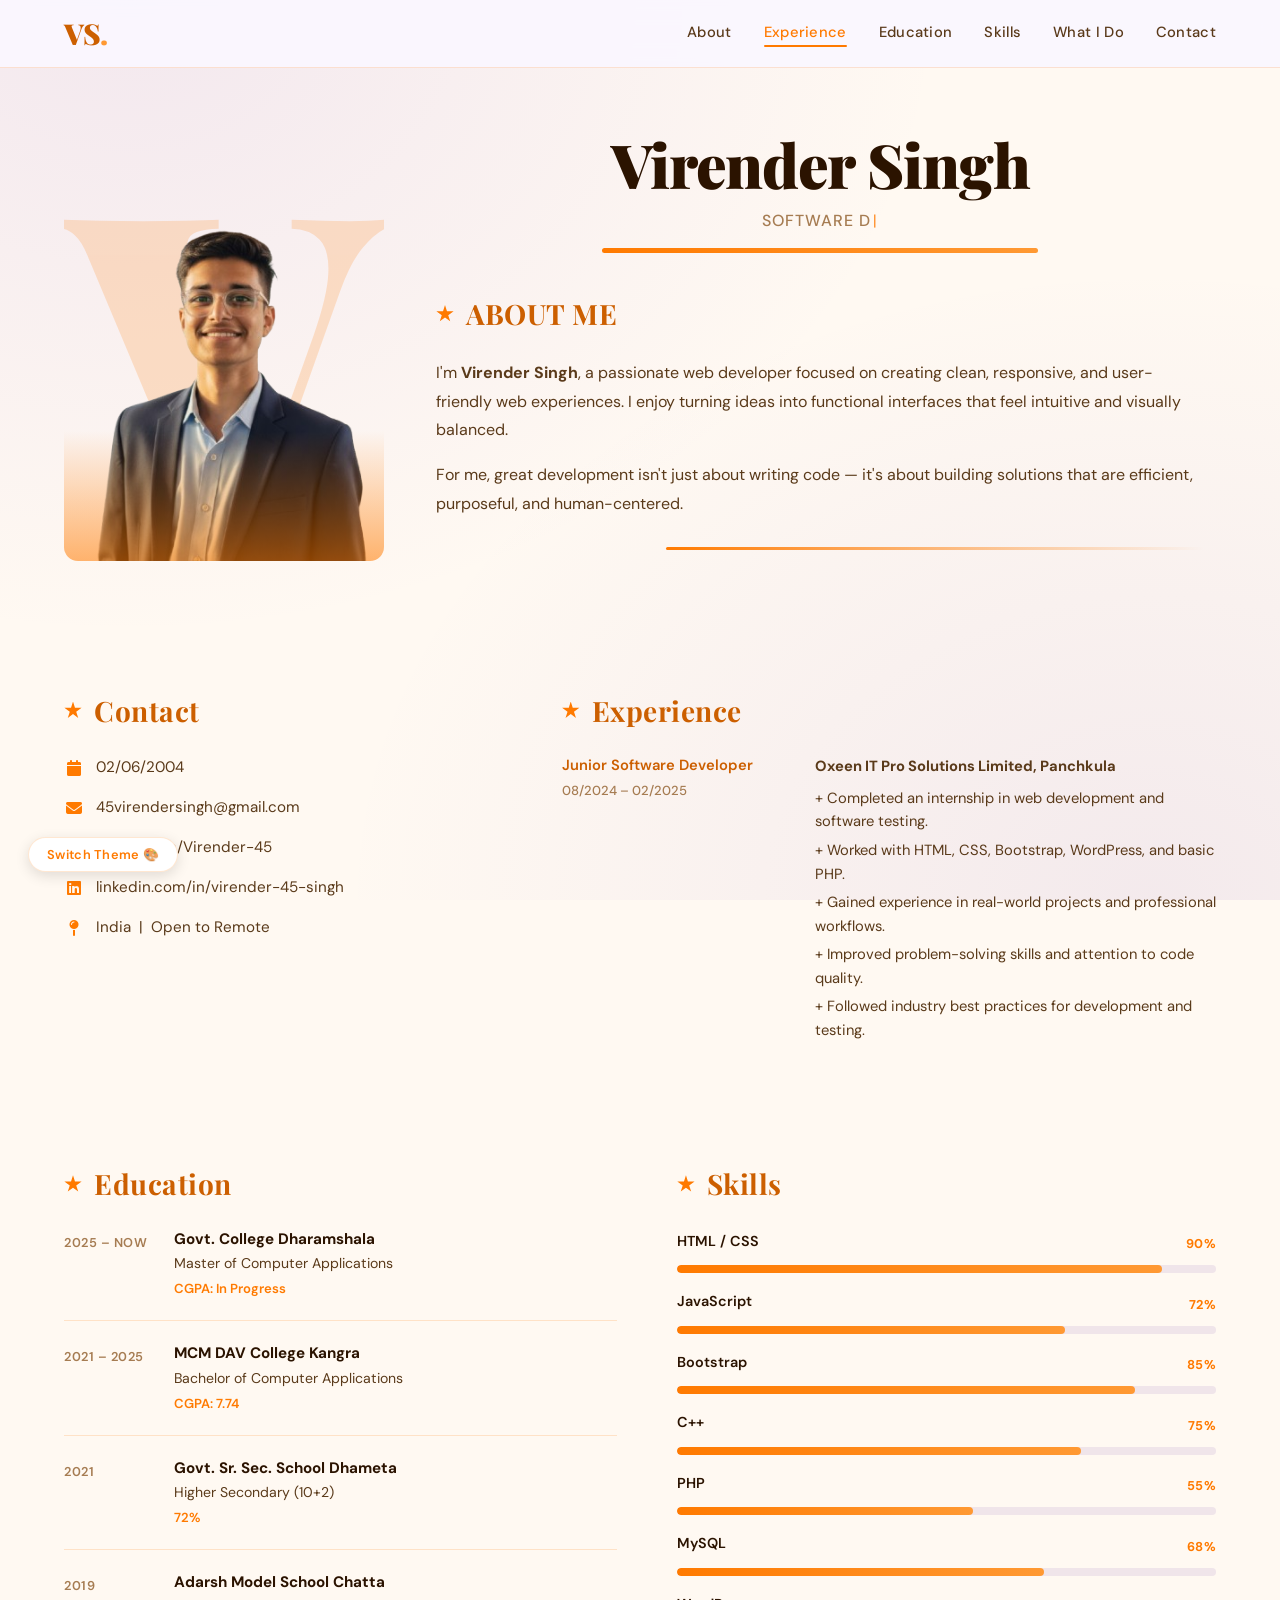
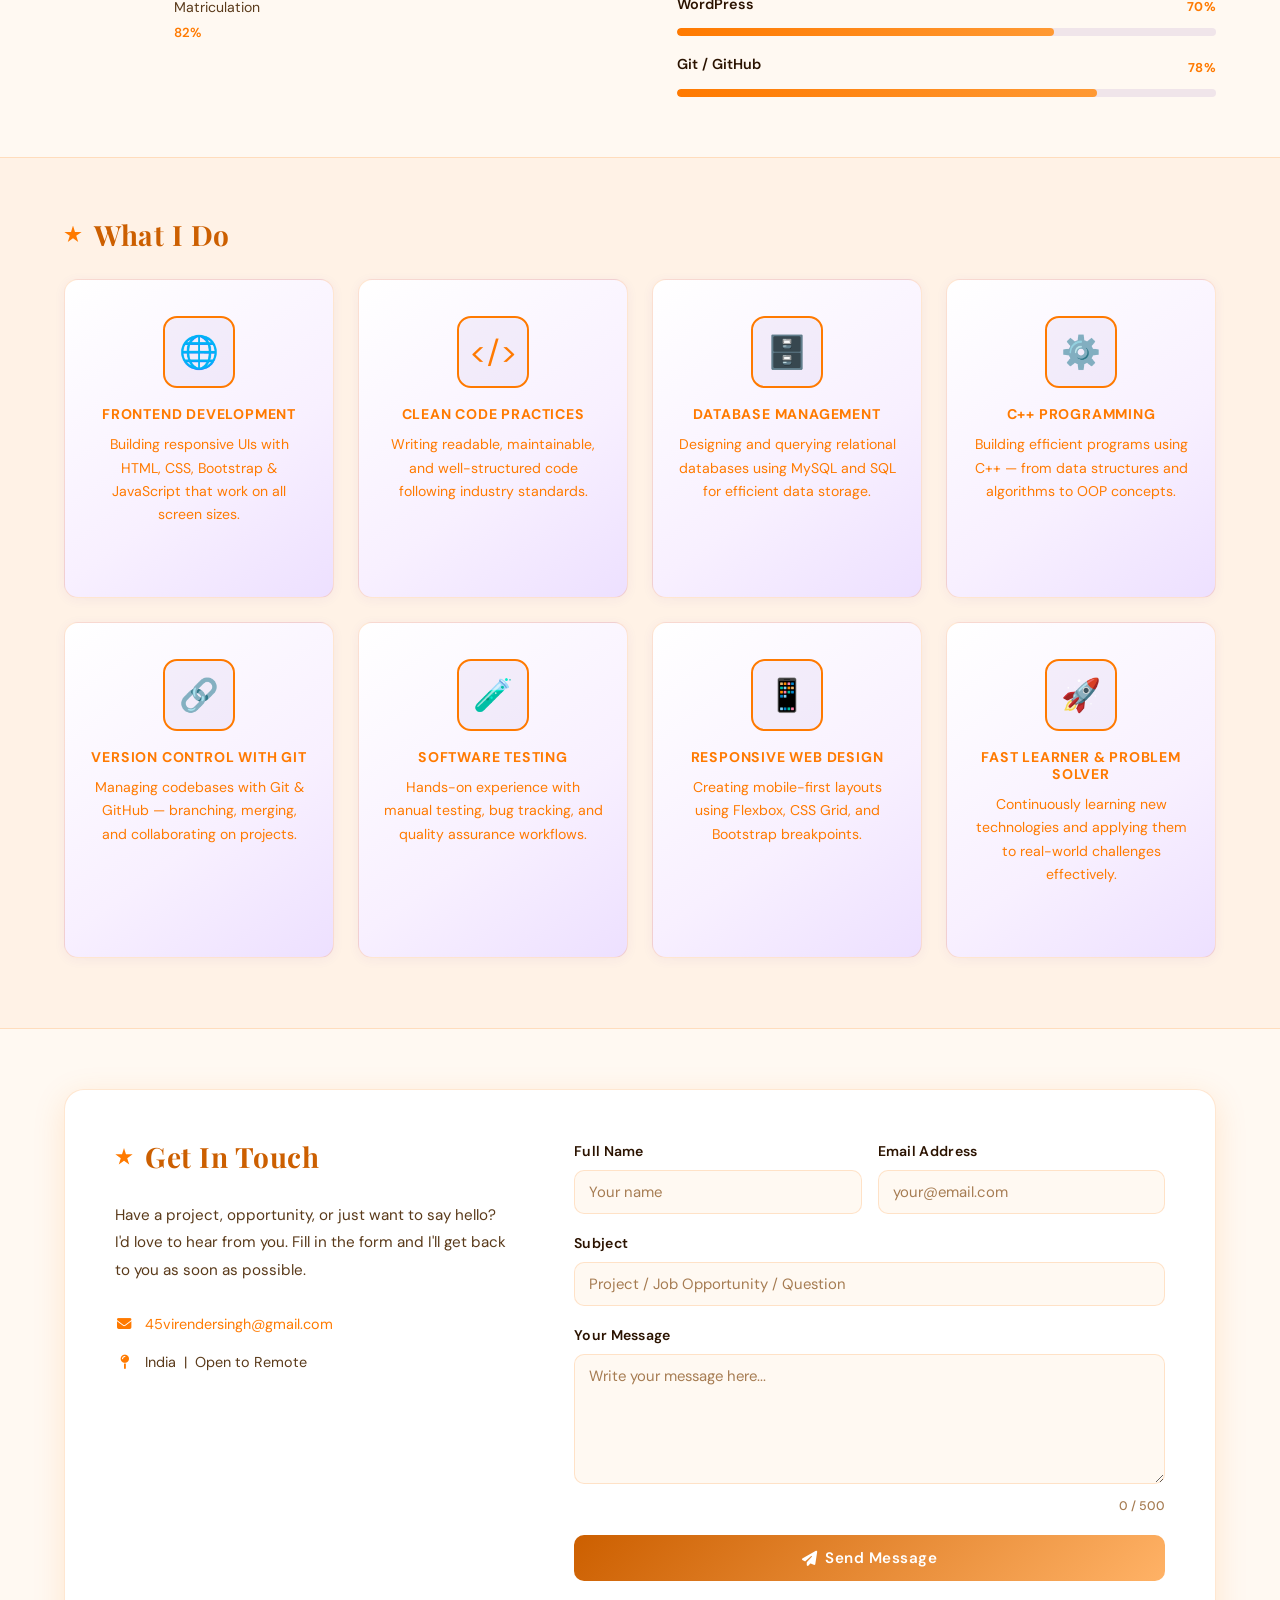
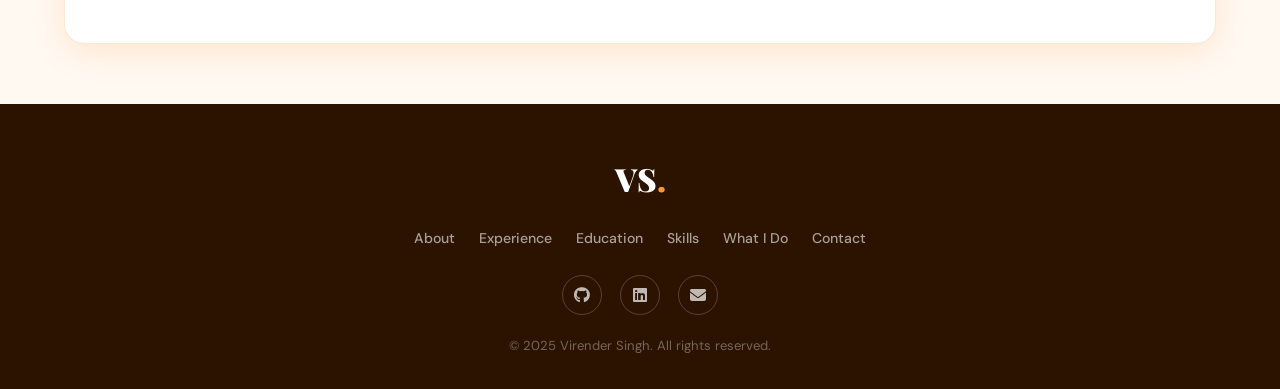
==== webs/public/index.html @ 681fff07 "trying to connect frontend" ====
<!DOCTYPE html>
<html lang="en">

<head>
    <meta charset="UTF-8">
    <meta name="viewport" content="width=device-width, initial-scale=1.0">
    <title>Virender Singh — Portfolio</title>
    <link rel="preconnect" href="https://fonts.googleapis.com">
    <link rel="preconnect" href="https://fonts.gstatic.com" crossorigin>
    <link
        href="https://fonts.googleapis.com/css2?family=Playfair+Display:wght@700;900&family=DM+Sans:wght@300;400;500;600&display=swap"
        rel="stylesheet">
    <link rel="stylesheet" href="css/style.css">
    <link rel="stylesheet" href="https://cdnjs.cloudflare.com/ajax/libs/font-awesome/6.5.0/css/all.min.css"
        crossorigin="anonymous" referrerpolicy="no-referrer" />
</head>

<body>

    <!-- ===== HEADER ===== -->
    <header class="site-header">
        <div class="header-inner">
            <div class="logo">VS<span class="logo-dot">.</span></div>
            <nav class="nav" id="mainNav">
                <a href="#about">About</a>
                <a href="#experience">Experience</a>
                <a href="#education">Education</a>
                <a href="#skills">Skills</a>
                <a href="#features">What I Do</a>
                <a href="#contact">Contact</a>
            </nav>
        </div>
    </header>

    <!-- ===== HERO ===== -->
    <section id="about">
        <div class="container">
            <div class="hero">
                <div class="hero-image">
                    <img src="images/me.png" alt="Virender Singh">
                </div>
                <div class="hero-name">
                    <div class="name-box">
                        <h1>Virender Singh</h1>
                        <p class="hero-role">Software Developer &amp; MCA Student</p>
                        <div class="underline"></div>
                    </div>
                    <section class="hero-dis">
                        <div class="main-header">
                            <span class="star"></span>
                            <h2>ABOUT ME</h2>
                        </div>
                        <p>
                            I'm <strong>Virender Singh</strong>, a passionate web developer focused on
                            creating clean, responsive, and user-friendly web experiences.
                            I enjoy turning ideas into functional interfaces that feel intuitive
                            and visually balanced.
                        </p>
                        <p>
                            For me, great development isn't just about writing code —
                            it's about building solutions that are efficient, purposeful,
                            and human-centered.
                        </p>
                        <div class="bottom-line"></div>
                    </section>
                </div>
            </div>
        </div>
    </section>

    <!-- ===== CONTACT + EXPERIENCE ===== -->
    <section id="experience">
        <div class="container">
            <div class="details1-section">
                <div class="contact">
                    <div class="main-header">
                        <span class="star"></span>
                        <h2>Contact</h2>
                    </div>
                    <div class="det">
                        <i class="fa-solid fa-calendar"></i>
                        <p>02/06/2004</p>
                    </div>
                    <div class="det">
                        <i class="fa-solid fa-envelope"></i>
                        <a href="mailto:45virendersingh@gmail.com">45virendersingh@gmail.com</a>
                    </div>
                    <div class="det">
                        <i class="fa-brands fa-github"></i>
                        <a href="https://github.com/Virender-45" target="_blank">github.com/Virender-45</a>
                    </div>
                    <div class="det">
                        <i class="fa-brands fa-linkedin"></i>
                        <a href="https://www.linkedin.com/in/virender-45-singh"
                            target="_blank">linkedin.com/in/virender-45-singh</a>
                    </div>
                    <div class="det">
                        <i class="fa-solid fa-map-pin"></i>
                        <p>India &nbsp;|&nbsp; Open to Remote</p>
                    </div>
                </div>
                <div class="experience">
                    <div class="main-header">
                        <span class="star"></span>
                        <h2>Experience</h2>
                    </div>
                    <div class="ex-info">
                        <div class="ex-time">
                            <p class="ex-role">Junior Software Developer</p>
                            <p class="ex-date">08/2024 – 02/2025</p>
                        </div>
                        <div class="ex-points">
                            <p class="ex-company">Oxeen IT Pro Solutions Limited, Panchkula</p>
                            <p>+ Completed an internship in web development and software testing.</p>
                            <p>+ Worked with HTML, CSS, Bootstrap, WordPress, and basic PHP.</p>
                            <p>+ Gained experience in real-world projects and professional workflows.</p>
                            <p>+ Improved problem-solving skills and attention to code quality.</p>
                            <p>+ Followed industry best practices for development and testing.</p>
                        </div>
                    </div>
                </div>
            </div>
        </div>
    </section>

    <!-- ===== EDUCATION + SKILLS ===== -->
    <section id="education">
        <div class="container">
            <div class="edu-skills-row">

                <!-- Education -->
                <div class="education" id="edu-block">
                    <div class="main-header">
                        <span class="star"></span>
                        <h2>Education</h2>
                    </div>
                    <div class="edu-inner">
                        <div class="edu-inner-box">
                            <div class="edu-time">
                                <p>2025 – Now</p>
                            </div>
                            <div class="edu-place">
                                <p class="edu-school">Govt. College Dharamshala</p>
                                <p class="edu-degree">Master of Computer Applications</p>
                                <p class="edu-grade">CGPA: In Progress</p>
                            </div>
                        </div>
                        <div class="edu-inner-box">
                            <div class="edu-time">
                                <p>2021 – 2025</p>
                            </div>
                            <div class="edu-place">
                                <p class="edu-school">MCM DAV College Kangra</p>
                                <p class="edu-degree">Bachelor of Computer Applications</p>
                                <p class="edu-grade">CGPA: 7.74</p>
                            </div>
                        </div>
                        <div class="edu-inner-box">
                            <div class="edu-time">
                                <p>2021</p>
                            </div>
                            <div class="edu-place">
                                <p class="edu-school">Govt. Sr. Sec. School Dhameta</p>
                                <p class="edu-degree">Higher Secondary (10+2)</p>
                                <p class="edu-grade">72%</p>
                            </div>
                        </div>
                        <div class="edu-inner-box">
                            <div class="edu-time">
                                <p>2019</p>
                            </div>
                            <div class="edu-place">
                                <p class="edu-school">Adarsh Model School Chatta</p>
                                <p class="edu-degree">Matriculation</p>
                                <p class="edu-grade">82%</p>
                            </div>
                        </div>
                    </div>
                </div>

                <!-- Skills -->
                <div class="skills-block" id="skills">
                    <div class="main-header">
                        <span class="star"></span>
                        <h2>Skills</h2>
                    </div>
                    <div class="skills-grid">
                        <div class="skill-item">
                            <div class="skill-label-row"><span class="skill-label">HTML / CSS</span><span
                                    class="skill-pct">90%</span></div>
                            <div class="skill-bar">
                                <div class="skill-fill" style="width:90%"></div>
                            </div>
                        </div>
                        <div class="skill-item">
                            <div class="skill-label-row"><span class="skill-label">JavaScript</span><span
                                    class="skill-pct">72%</span></div>
                            <div class="skill-bar">
                                <div class="skill-fill" style="width:72%"></div>
                            </div>
                        </div>
                        <div class="skill-item">
                            <div class="skill-label-row"><span class="skill-label">Bootstrap</span><span
                                    class="skill-pct">85%</span></div>
                            <div class="skill-bar">
                                <div class="skill-fill" style="width:85%"></div>
                            </div>
                        </div>
                        <div class="skill-item">
                            <div class="skill-label-row"><span class="skill-label">C++</span><span
                                    class="skill-pct">75%</span></div>
                            <div class="skill-bar">
                                <div class="skill-fill" style="width:75%"></div>
                            </div>
                        </div>
                        <div class="skill-item">
                            <div class="skill-label-row"><span class="skill-label">PHP</span><span
                                    class="skill-pct">55%</span></div>
                            <div class="skill-bar">
                                <div class="skill-fill" style="width:55%"></div>
                            </div>
                        </div>
                        <div class="skill-item">
                            <div class="skill-label-row"><span class="skill-label">MySQL</span><span
                                    class="skill-pct">68%</span></div>
                            <div class="skill-bar">
                                <div class="skill-fill" style="width:68%"></div>
                            </div>
                        </div>
                        <div class="skill-item">
                            <div class="skill-label-row"><span class="skill-label">WordPress</span><span
                                    class="skill-pct">70%</span></div>
                            <div class="skill-bar">
                                <div class="skill-fill" style="width:70%"></div>
                            </div>
                        </div>
                        <div class="skill-item">
                            <div class="skill-label-row"><span class="skill-label">Git / GitHub</span><span
                                    class="skill-pct">78%</span></div>
                            <div class="skill-bar">
                                <div class="skill-fill" style="width:78%"></div>
                            </div>
                        </div>
                    </div>
                </div>

            </div>
        </div>
    </section>

    <!-- ===== FEATURES / WHAT I DO ===== -->
    <section class="features" id="features">
        <div class="container">
            <div class="section-title">
                <span class="star"></span>
                <h2>What I Do</h2>
            </div>
            <div class="features-container">

                <a href="pages/frontend-development.html" class="feature-card">
                    <div class="icon">🌐</div>
                    <h3>Frontend Development</h3>
                    <p>Building responsive UIs with HTML, CSS, Bootstrap & JavaScript that work on all screen sizes.</p>
                </a>

                <a href="pages/clean-code.html" class="feature-card">
                    <div class="icon">&lt;/&gt;</div>
                    <h3>Clean Code Practices</h3>
                    <p>Writing readable, maintainable, and well-structured code following industry standards.</p>
                </a>

                <a href="pages/database-management.html" class="feature-card">
                    <div class="icon">🗄️</div>
                    <h3>Database Management</h3>
                    <p>Designing and querying relational databases using MySQL and SQL for efficient data storage.</p>
                </a>

                <a href="pages/cpp-programming.html" class="feature-card">
                    <div class="icon">⚙️</div>
                    <h3>C++ Programming</h3>
                    <p>Building efficient programs using C++ — from data structures and algorithms to OOP concepts.</p>
                </a>

                <a href="pages/version-control.html" class="feature-card">
                    <div class="icon">🔗</div>
                    <h3>Version Control with Git</h3>
                    <p>Managing codebases with Git & GitHub — branching, merging, and collaborating on projects.</p>
                </a>

                <a href="pages/software-testing.html" class="feature-card">
                    <div class="icon">🧪</div>
                    <h3>Software Testing</h3>
                    <p>Hands-on experience with manual testing, bug tracking, and quality assurance workflows.</p>
                </a>

                <a href="pages/responsive-design.html" class="feature-card">
                    <div class="icon">📱</div>
                    <h3>Responsive Web Design</h3>
                    <p>Creating mobile-first layouts using Flexbox, CSS Grid, and Bootstrap breakpoints.</p>
                </a>

                <a href="pages/fast-learner.html" class="feature-card">
                    <div class="icon">🚀</div>
                    <h3>Fast Learner & Problem Solver</h3>
                    <p>Continuously learning new technologies and applying them to real-world challenges effectively.</p>
                </a>

            </div>
        </div>
    </section>

    <!-- ===== CONTACT FORM ===== -->
    <section class="contact-section" id="contact">
        <div class="container">
            <div class="contact-form-wrapper">
                <div class="contact-intro">
                    <div class="main-header">
                        <span class="star"></span>
                        <h2>Get In Touch</h2>
                    </div>
                    <p>Have a project, opportunity, or just want to say hello? I'd love to hear from you. Fill in the
                        form and I'll get back to you as soon as possible.</p>
                    <div class="contact-quick">
                        <div class="cq-item"><i class="fa-solid fa-envelope"></i><span><a
                                    href="mailto:45virendersingh@gmail.com">45virendersingh@gmail.com</a></span></div>
                        <div class="cq-item"><i class="fa-solid fa-map-pin"></i><span>India &nbsp;|&nbsp; Open to
                                Remote</span></div>
                    </div>
                </div>
                <form id="contactForm">
                    <div class="form-row">
                        <div class="input-group">
                            <label for="name">Full Name</label>
                            <input type="text" id="name" placeholder="Your name" required>
                        </div>
                        <div class="input-group">
                            <label for="email">Email Address</label>
                            <input type="email" id="email" placeholder="your@email.com" required>
                        </div>
                    </div>
                    <div class="input-group">
                        <label for="subject">Subject</label>
                        <input type="text" id="subject" placeholder="Project / Job Opportunity / Question">
                    </div>
                    <div class="input-group">
                        <label for="message">Your Message</label>
                        <textarea id="message" rows="5" placeholder="Write your message here..." required></textarea>
                    </div>
                    <button type="submit"><i class="fa-solid fa-paper-plane"></i> Send Message</button>
                    <p id="formMsg"></p>
                </form>
            </div>
        </div>
    </section>


    <!-- <div class="themeButtons">
        <button onclick="setTheme('purple')">Purple</button>
        <button onclick="setTheme('saffron')">Saffron</button>
        <button onclick="setTheme('neon')">Neon</button>
        <button onclick="toggleTheme()">Switch Theme 🎨</button>
    </div> -->

    <div class="themeButtons">
        <button onclick="toggleTheme()">Switch Theme 🎨</button>
    </div>

    <!-- ===== FOOTER ===== -->
    <footer class="site-footer">
        <div class="footer-inner">
            <div class="footer-logo">VS<span class="logo-dot">.</span></div>
            <nav class="footer-nav">
                <a href="#about">About</a>
                <a href="#experience">Experience</a>
                <a href="#education">Education</a>
                <a href="#skills">Skills</a>
                <a href="#features">What I Do</a>
                <a href="#contact">Contact</a>
            </nav>
            <div class="footer-socials">
                <a href="https://github.com/Virender-45" target="_blank" title="GitHub"><i
                        class="fa-brands fa-github"></i></a>
                <a href="https://www.linkedin.com/in/virender-45-singh" target="_blank" title="LinkedIn"><i
                        class="fa-brands fa-linkedin"></i></a>
                <a href="mailto:45virendersingh@gmail.com" title="Email"><i class="fa-solid fa-envelope"></i></a>
            </div>
            <p class="footer-copy">&copy; 2025 Virender Singh. All rights reserved.</p>
        </div>
    </footer>


    <script src="js/script.js"></script>
</body>

</html>
---- webs/public/css/style.css ----
:root{
  --radius: 14px;
  --header-h: 68px;
}

/* ============================================================
   RESET & BASE
   ============================================================ */
*,
*::before,
*::after {
    box-sizing: border-box;
    margin: 0;
    padding: 0;
}

html {
    scroll-behavior: smooth;
}

body {
    font-family: 'DM Sans', sans-serif;
    font-size: 16px;
    line-height: 1.7;
    color: var(--text-body);
    background: var(--bg);
    background-image:
        radial-gradient(ellipse at 10% 0%, rgba(156, 107, 212, 0.12) 0%, transparent 50%),
        radial-gradient(ellipse at 90% 100%, rgba(108, 53, 168, 0.08) 0%, transparent 50%);
    background-attachment: fixed;
}

a {
    color: var(--primary);
    text-decoration: none;
    transition: color 0.2s;
}

a:hover {
    color: var(--accent);
}

h1,
h2,
h3,
h4 {
    font-family: 'Playfair Display', serif;
    color: var(--text-head);
    line-height: 1.2;
}

/* ============================================================
   LAYOUT HELPER
   ============================================================ */
.container {
    width: 90%;
    max-width: 1200px;
    margin: 0 auto;
    padding: 60px 0;
}

/* ============================================================
   HEADER
   ============================================================ */
.site-header {
    position: sticky;
    top: 0;
    z-index: 100;
    background: rgba(250, 247, 255, 0.92);
    backdrop-filter: blur(14px);
    border-bottom: 1px solid var(--border);
    height: var(--header-h);
}

.header-inner {
    max-width: 1200px;
    width: 90%;
    margin: 0 auto;
    height: 100%;
    display: flex;
    align-items: center;
    justify-content: space-between;
}

.logo {
    font-family: 'Playfair Display', serif;
    font-size: 1.8rem;
    font-weight: 900;
    color: var(--primary-dark);
    letter-spacing: -1px;
}

.logo-dot {
    color: var(--accent);
}

.nav {
    display: flex;
    gap: 32px;
}

.nav a {
    font-size: 0.92rem;
    font-weight: 500;
    color: var(--text-body);
    letter-spacing: 0.3px;
    position: relative;
    padding-bottom: 2px;
}

.nav a::after {
    content: '';
    position: absolute;
    bottom: 0;
    left: 0;
    width: 0;
    height: 2px;
    background: var(--primary);
    border-radius: 2px;
    transition: width 0.25s ease;
}

.nav a:hover {
    color: var(--primary);
}

.nav a:hover::after {
    width: 100%;
}

/* ============================================================
   SHARED: STAR + SECTION HEADERS
   ============================================================ */
.star {
    display: inline-block;
    width: 18px;
    height: 18px;
    background: var(--primary);
    clip-path: polygon(50% 0%, 61% 35%, 98% 35%, 68% 57%, 79% 91%, 50% 70%, 21% 91%, 32% 57%, 2% 35%, 39% 35%);
    flex-shrink: 0;
}

.main-header,
.section-title {
    display: flex;
    align-items: center;
    gap: 12px;
    margin-bottom: 28px;
}

.main-header h2,
.section-title h2 {
    font-size: 1.75rem;
    font-weight: 700;
    color: var(--primary-dark);
    letter-spacing: 0.5px;
}

/* ============================================================
   HERO
   ============================================================ */
.hero {
    display: flex;
    justify-content: space-between;
    align-items: center;
    gap: 40px;
}

.hero-image {
    position: relative;
    width: 320px;
    height: 420px;
    flex-shrink: 0;
    display: flex;
    justify-content: center;
    align-items: center;
    overflow: hidden;
    border-radius: var(--radius);
}

.hero-image::before {
    content: "V";
    position: absolute;
    font-size: 28rem;
    font-weight: 900;
    font-family: 'Playfair Display', serif;
    color: var(--primary);
    line-height: 1;
    z-index: 1;
    opacity: 0.18;
}

.hero-image img {
    position: relative;
    z-index: 2;
    max-width: 100%;
    height: auto;
    top: 40px;
    scale: 1.4;
}

.hero-image::after {
    content: "";
    position: absolute;
    bottom: 0;
    left: 0;
    width: 100%;
    height: 130px;
    background: var(--hero-img-after);
    z-index: 3;
}

.hero-name {
    flex: 1;
}

.name-box {
    text-align: center;
    margin-bottom: 8px;
}

.name-box h1 {
    font-size: 3.8rem;
    font-weight: 900;
    color: var(--text-head);
    letter-spacing: -1px;
}

.hero-role {
    font-size: 1rem;
    color: var(--text-muted);
    font-weight: 500;
    margin-top: 6px;
    letter-spacing: 1px;
    text-transform: uppercase;
}

.underline {
    margin: 14px auto 0;
    width: 55%;
    height: 5px;
    background: linear-gradient(to right, var(--primary), var(--accent));
    border-radius: 10px;
}

.hero-dis {
    padding: 36px 12px 24px;
}

.hero-dis p {
    font-size: 1rem;
    line-height: 1.8;
    color: var(--text-body);
    margin-bottom: 16px;
}

.bottom-line {
    margin-top: 28px;
    width: 70%;
    height: 3px;
    background: linear-gradient(to right, var(--primary), transparent);
    border-radius: 2px;
    margin-left: auto;
}

/* ============================================================
   CONTACT + EXPERIENCE
   ============================================================ */
.details1-section {
    display: flex;
    gap: 60px;
    align-items: flex-start;
}

.contact {
    width: 38%;
}

.det {
    display: flex;
    align-items: center;
    gap: 12px;
    font-size: 0.95rem;
    margin-bottom: 14px;
    color: var(--text-body);
}

.det i {
    color: var(--primary);
    font-size: 1rem;
    width: 20px;
    text-align: center;
}

.det p,
.det a {
    margin: 0;
    color: var(--text-body);
    font-size: 0.95rem;
}

.det a:hover {
    color: var(--primary);
}

.experience {
    flex: 1;
}

.ex-info {
    display: flex;
    gap: 24px;
}

.ex-time {
    width: 35%;
}

.ex-role {
    font-weight: 600;
    color: var(--primary-dark);
    font-size: 0.92rem;
    line-height: 1.4;
    margin-bottom: 4px !important;
}

.ex-date {
    font-size: 0.82rem;
    color: var(--text-muted);
    font-weight: 500;
}

.ex-points {
    flex: 1;
}

.ex-company {
    font-weight: 700;
    color: var(--primary);
    margin-bottom: 8px !important;
    font-size: 0.95rem;
}

.ex-points p {
    font-size: 0.92rem;
    color: var(--text-body);
    margin-bottom: 5px;
    line-height: 1.6;
}

/* ============================================================
   EDUCATION + SKILLS ROW
   ============================================================ */
.edu-skills-row {
    display: flex;
    gap: 60px;
    align-items: flex-start;
}

.education {
    width: 48%;
}

.edu-inner-box {
    display: flex;
    gap: 20px;
    margin-bottom: 22px;
    padding-bottom: 20px;
    border-bottom: 1px solid var(--border);
}

.edu-inner-box:last-child {
    border-bottom: none;
}

.edu-time {
    width: 90px;
    flex-shrink: 0;
}

.edu-time p {
    font-size: 0.8rem;
    color: var(--text-muted);
    font-weight: 600;
    text-transform: uppercase;
    letter-spacing: 0.5px;
    margin: 0;
    padding-top: 3px;
}

.edu-school {
    font-weight: 700;
    font-size: 0.95rem;
    color: var(--text-head);
    margin-bottom: 2px !important;
    line-height: 1.4;
}

.edu-degree {
    font-size: 0.88rem;
    color: var(--text-body);
    margin-bottom: 2px !important;
}

.edu-grade {
    font-size: 0.82rem;
    font-weight: 600;
    color: var(--primary);
    margin: 0 !important;
}

/* ============================================================
   SKILLS
   ============================================================ */
.skills-block {
    flex: 1;
}

.skills-grid {
    display: flex;
    flex-direction: column;
    gap: 16px;
}

.skill-item {}

.skill-label {
    display: block;
    font-size: 0.9rem;
    font-weight: 600;
    color: var(--text-head);
    margin-bottom: 6px;
}

.skill-label-row {
    display: flex;
    justify-content: space-between;
    align-items: center;
    margin-bottom: 6px;
}

.skill-pct {
    font-size: 0.8rem;
    font-weight: 700;
    color: var(--primary);
    letter-spacing: 0.3px;
}

.skill-bar {
    width: 100%;
    height: 8px;
    background: rgba(108, 53, 168, 0.1);
    border-radius: 20px;
    overflow: hidden;
}

.skill-fill {
    height: 100%;
    background: linear-gradient(to right, var(--primary), var(--accent));
    border-radius: 20px;
    transition: width 1s ease;
}

/* ============================================================
   FEATURES SECTION
   ============================================================ */
.features {
    background: var(--bg-section);
    border-top: 1px solid var(--border);
    border-bottom: 1px solid var(--border);
}

.features .container {
    padding-bottom: 70px;
}

.features-container {
    display: grid;
    grid-template-columns: repeat(auto-fit, minmax(240px, 1fr));
    gap: 24px;
}

.feature-card {
    background: linear-gradient(145deg, #ffffff 0%, #f8f0ff 60%, #ede0ff 100%);
    border: 1px solid var(--border);
    border-radius: var(--radius);
    padding: 36px 24px;
    text-align: center;
    transition: transform 0.3s ease, box-shadow 0.3s ease;
    box-shadow: 0 2px 12px rgba(108, 53, 168, 0.06);
}

.feature-card:hover {
    transform: translateY(-8px);
    box-shadow: var(--shadow-hover);
    border-color: rgba(108, 53, 168, 0.3);
}

.icon {
    font-size: 2rem;
    margin-bottom: 18px;
    border: 2px solid var(--primary);
    width: 72px;
    height: 72px;
    border-radius: 14px;
    display: flex;
    align-items: center;
    justify-content: center;
    margin-inline: auto;
    background: rgba(108, 53, 168, 0.06);
    color: var(--primary);
}

.feature-card h3 {
    font-family: 'DM Sans', sans-serif;
    font-size: 0.88rem;
    font-weight: 700;
    letter-spacing: 0.8px;
    text-transform: uppercase;
    color: var(--primary-dark);
    margin-bottom: 10px;
}

.feature-card p {
    font-size: 0.88rem;
    line-height: 1.65;
    color: var(--text-muted);
}

/* ============================================================
   CONTACT FORM
   ============================================================ */
.contact-section {
    background: var(--bg);
}

.contact-form-wrapper {
    display: flex;
    gap: 60px;
    align-items: flex-start;
    background: var(--bg-card);
    border: 1px solid var(--border);
    border-radius: 20px;
    padding: 50px;
    box-shadow: var(--shadow);
}

.contact-intro {
    width: 38%;
    flex-shrink: 0;
}

.contact-intro p {
    font-size: 0.95rem;
    color: var(--text-body);
    line-height: 1.8;
    margin-bottom: 28px;
}

.contact-quick {
    display: flex;
    flex-direction: column;
    gap: 14px;
}

.cq-item {
    display: flex;
    align-items: center;
    gap: 12px;
    font-size: 0.9rem;
    color: var(--text-body);
}

.cq-item i {
    color: var(--primary);
    width: 18px;
    text-align: center;
}

form {
    flex: 1;
}

form#contactForm {
    width: 100%;
}

.form-row {
    display: grid;
    grid-template-columns: 1fr 1fr;
    gap: 16px;
}

.input-group {
    margin-bottom: 18px;
}

label {
    display: block;
    margin-bottom: 6px;
    font-size: 0.88rem;
    font-weight: 600;
    color: var(--text-head);
    letter-spacing: 0.3px;
}

input,
textarea {
    width: 100%;
    padding: 11px 14px;
    border: 1.5px solid var(--border);
    border-radius: 10px;
    font-size: 0.93rem;
    font-family: 'DM Sans', sans-serif;
    color: var(--text-body);
    background: var(--bg);
    transition: border-color 0.2s, box-shadow 0.2s;
}

input::placeholder,
textarea::placeholder {
    color: var(--text-muted);
}

input:focus,
textarea:focus {
    border-color: var(--primary);
    outline: none;
    box-shadow: 0 0 0 3px rgba(108, 53, 168, 0.12);
    background: #fff;
}

textarea {
    resize: vertical;
    min-height: 130px;
}

button[type="submit"] {
    width: 100%;
    padding: 13px;
    background: linear-gradient(135deg, var(--primary-dark), var(--primary-light));
    color: white;
    border: none;
    border-radius: 10px;
    font-size: 0.95rem;
    font-family: 'DM Sans', sans-serif;
    font-weight: 600;
    cursor: pointer;
    letter-spacing: 0.5px;
    transition: opacity 0.2s, transform 0.2s;
    display: flex;
    align-items: center;
    justify-content: center;
    gap: 8px;
}

button[type="submit"]:hover {
    opacity: 0.9;
    transform: translateY(-2px);
    box-shadow: 0 8px 24px rgba(108, 53, 168, 0.3);
}

#formMsg {
    margin-top: 12px;
    font-size: 0.9rem;
    font-weight: 600;
    color: var(--primary);
    text-align: center;
}

/* ============================================================
   FOOTER
   ============================================================ */
.site-footer {
    background: var(--text-head);
    padding: 48px 0 32px;
    margin-top: 0;
}

.footer-inner {
    max-width: 1200px;
    width: 90%;
    margin: 0 auto;
    text-align: center;
}

.footer-logo {
    font-family: 'Playfair Display', serif;
    font-size: 2rem;
    font-weight: 900;
    color: #fff;
    margin-bottom: 20px;
}

.footer-nav {
    display: flex;
    justify-content: center;
    flex-wrap: wrap;
    gap: 24px;
    margin-bottom: 24px;
}

.footer-nav a {
    font-size: 0.88rem;
    color: rgba(255, 255, 255, 0.6);
    font-weight: 500;
    transition: color 0.2s;
}

.footer-nav a:hover {
    color: var(--accent);
}

.footer-socials {
    display: flex;
    justify-content: center;
    gap: 18px;
    margin-bottom: 20px;
}

.footer-socials a {
    width: 40px;
    height: 40px;
    border-radius: 50%;
    border: 1px solid rgba(255, 255, 255, 0.2);
    display: flex;
    align-items: center;
    justify-content: center;
    color: rgba(255, 255, 255, 0.7);
    font-size: 1rem;
    transition: background 0.2s, color 0.2s, border-color 0.2s;
}

.footer-socials a:hover {
    background: var(--primary);
    border-color: var(--primary);
    color: #fff;
}

.footer-copy {
    font-size: 0.82rem;
    color: rgba(255, 255, 255, 0.35);
    margin: 0;
    font-weight: 400;
}

/* ============================================================
   MOBILE NAV BACKDROP OVERLAY
   ============================================================ */
.nav-backdrop {
    display: none;
    position: fixed;
    inset: 0;
    background: rgba(26, 10, 46, 0.35);
    z-index: 140;
    opacity: 0;
    transition: opacity 0.4s ease;
}

.nav-backdrop.open {
    opacity: 1;
}

/* ============================================================
   HAMBURGER MENU (mobile only)
   ============================================================ */
.hamburger {
    display: none;
    flex-direction: column;
    gap: 5px;
    cursor: pointer;
    background: none;
    border: none;
    padding: 4px;
    z-index: 200;
}

.hamburger span {
    display: block;
    width: 24px;
    height: 2.5px;
    background: var(--primary-dark);
    border-radius: 4px;
    transition: transform 0.3s, opacity 0.3s;
}

.hamburger.open span:nth-child(1) {
    transform: translateY(7.5px) rotate(45deg);
}

.hamburger.open span:nth-child(2) {
    opacity: 0;
}

.hamburger.open span:nth-child(3) {
    transform: translateY(-7.5px) rotate(-45deg);
}

/* ============================================================
   TABLET — max-width: 1024px
   ============================================================ */
@media (max-width: 1024px) {

    .container {
        padding: 48px 0;
    }

    .hero {
        gap: 28px;
    }

    .hero-image {
        width: 260px;
        height: 340px;
    }

    .hero-image::before {
        font-size: 22rem;
    }

    .name-box h1 {
        font-size: 3rem;
    }

    .nav {
        gap: 20px;
    }

    .details1-section {
        gap: 36px;
    }

    .contact {
        width: 40%;
    }

    .edu-skills-row {
        gap: 36px;
    }

    .education {
        width: 50%;
    }

    .contact-form-wrapper {
        gap: 40px;
        padding: 36px;
    }

    .contact-intro {
        width: 36%;
    }

    .features-container {
        grid-template-columns: repeat(2, 1fr);
    }
}

/* ============================================================
   TABLET PORTRAIT — max-width: 768px
   ============================================================ */
@media (max-width: 768px) {

    :root {
        --header-h: 60px;
    }

    .container {
        padding: 20px 0;
    }

    .hamburger {
        display: flex;
    }

    .nav {
        position: fixed;
        top: var(--header-h);
        right: 0;
        bottom: 0;
        width: 72%;
        max-width: 300px;
        background: rgba(250, 247, 255, 0.98);
        backdrop-filter: blur(18px);
        border-left: 1px solid var(--border);
        box-shadow: -8px 0 40px rgba(108, 53, 168, 0.14);
        flex-direction: column;
        align-items: flex-start;
        justify-content: center;
        padding: 0 40px;
        gap: 8px;
        z-index: 150;
        display: flex;
        transform: translateX(100%);
        transition: transform 0.4s cubic-bezier(0.4, 0, 0.2, 1);
        pointer-events: none;
    }

    .nav.open {
        transform: translateX(0);
        pointer-events: all;
    }

    .nav a {
        font-size: 1.25rem;
        font-weight: 600;
        color: var(--text-head);
        width: 100%;
        padding: 14px 0;
        border-bottom: 1px solid var(--border);
        /* No opacity/transform animation — was blocking touch taps */
        opacity: 1;
        transform: none;
        transition: color 0.2s;
        /* Large touch target */
        display: block;
        cursor: pointer;
        -webkit-tap-highlight-color: rgba(108,53,168,0.15);
    }

    .nav a:last-child {
        border-bottom: none;
    }

    .nav.open a {
        opacity: 1;
        transform: none;
    }

    .hero {
        flex-direction: column;
        align-items: center;
        text-align: center;
        gap: 12px;
    }

    .hero-image {
        width: 220px;
        height: 280px;
    }

    .hero-image::before {
        font-size: 18rem;
    }

    .hero-name {
        width: 100%;
    }

    .name-box h1 {
        font-size: 2.6rem;
    }

    .hero-role {
        font-size: 0.85rem;
    }

    .hero-dis {
        padding: 8px 0 12px;
    }

    .bottom-line {
        margin-left: auto;
        margin-right: auto;
        margin-top: 14px;
    }

    .name-box {
        margin-bottom: 0;
    }

    .details1-section {
        flex-direction: column;
        gap: 40px;
    }

    .contact {
        width: 100%;
    }

    .experience {
        width: 100%;
    }

    .ex-info {
        flex-direction: column;
        gap: 8px;
    }

    .ex-time {
        width: 100%;
    }

    .edu-skills-row {
        flex-direction: column;
        gap: 40px;
    }

    .education {
        width: 100%;
    }

    .skills-block {
        width: 100%;
    }

    .features-container {
        grid-template-columns: repeat(2, 1fr);
        gap: 16px;
    }

    .feature-card {
        padding: 28px 16px;
    }

    .contact-form-wrapper {
        flex-direction: column;
        gap: 32px;
        padding: 28px 24px;
    }

    .contact-intro {
        width: 100%;
    }

    .form-row {
        grid-template-columns: 1fr;
        gap: 0;
    }

    .footer-nav {
        gap: 16px;
    }

    /* Theme buttons: smaller on mobile */
    .themeButtons {
        bottom: 16px;
        left: 16px;
        gap: 6px;
    }

    .themeButtons button {
        padding: 6px 14px;
        font-size: 0.75rem;
    }
}

/* ============================================================
   PHONE — max-width: 480px
   ============================================================ */
@media (max-width: 480px) {

    :root {
        --header-h: 56px;
    }

    .container {
        width: 94%;
        padding: 18px 0;
    }

    .logo {
        font-size: 1.5rem;
    }

    .hero-image {
        width: 180px;
        height: 240px;
    }

    .hero-image::before {
        font-size: 14rem;
    }

    .hero-image img {
        scale: 1.2;
        top: 28px;
    }

    .name-box h1 {
        font-size: 2rem;
        letter-spacing: -0.5px;
    }

    .hero-role {
        font-size: 0.78rem;
        letter-spacing: 0.5px;
    }

    .underline {
        width: 70%;
        height: 4px;
    }

    .hero-dis p {
        font-size: 0.92rem;
    }

    .main-header h2,
    .section-title h2 {
        font-size: 1.4rem;
    }

    .det {
        font-size: 0.88rem;
    }

    .det p,
    .det a {
        font-size: 0.88rem;
    }

    .ex-role {
        font-size: 0.88rem;
    }

    .ex-points p {
        font-size: 0.88rem;
    }

    .edu-time {
        width: 72px;
    }

    .edu-time p {
        font-size: 0.75rem;
    }

    .edu-school {
        font-size: 0.88rem;
    }

    .edu-degree {
        font-size: 0.82rem;
    }

    .skill-label {
        font-size: 0.85rem;
    }

    .features-container {
        grid-template-columns: 1fr;
    }

    .feature-card {
        padding: 24px 16px;
    }

    .icon {
        width: 60px;
        height: 60px;
        font-size: 1.6rem;
    }

    .feature-card h3 {
        font-size: 0.82rem;
    }

    .feature-card p {
        font-size: 0.84rem;
    }

    .contact-form-wrapper {
        padding: 22px 16px;
        border-radius: 14px;
    }

    .contact-intro p {
        font-size: 0.88rem;
    }

    input,
    textarea {
        font-size: 0.88rem;
        padding: 10px 12px;
    }

    button[type="submit"] {
        font-size: 0.9rem;
        padding: 12px;
    }

    .footer-nav {
        gap: 12px;
    }

    .footer-nav a {
        font-size: 0.82rem;
    }

    .footer-logo {
        font-size: 1.6rem;
    }
}

/* ============================================================
   DYNAMIC FEATURES CSS
   ============================================================ */

.typing-cursor::after {
    content: '|';
    display: inline-block;
    color: var(--primary);
    animation: blink 0.75s step-end infinite;
    margin-left: 2px;
    font-weight: 300;
}

@keyframes blink {
    0%, 100% { opacity: 1; }
    50% { opacity: 0; }
}

.scroll-hidden {
    opacity: 0;
    transform: translateY(28px);
    transition: opacity 0.55s ease, transform 0.55s ease;
}

.scroll-visible {
    opacity: 1;
    transform: translateY(0);
}

.feature-card:nth-child(1) { transition-delay: 0.05s; }
.feature-card:nth-child(2) { transition-delay: 0.10s; }
.feature-card:nth-child(3) { transition-delay: 0.15s; }
.feature-card:nth-child(4) { transition-delay: 0.20s; }
.feature-card:nth-child(5) { transition-delay: 0.25s; }
.feature-card:nth-child(6) { transition-delay: 0.30s; }
.feature-card:nth-child(7) { transition-delay: 0.35s; }
.feature-card:nth-child(8) { transition-delay: 0.40s; }

@keyframes shake {
    0%, 100% { transform: translateX(0); }
    20% { transform: translateX(-7px); }
    40% { transform: translateX(7px); }
    60% { transform: translateX(-4px); }
    80% { transform: translateX(4px); }
}

.shake {
    animation: shake 0.4s ease;
    border-color: #e53e3e !important;
}

.form-msg {
    margin-top: 12px;
    font-size: 0.9rem;
    font-weight: 600;
    text-align: center;
    padding: 10px 14px;
    border-radius: 8px;
    display: block;
}

.form-msg.success {
    color: #276749;
    background: #f0fff4;
    border: 1px solid #9ae6b4;
}

.form-msg.error {
    color: #c53030;
    background: #fff5f5;
    border: 1px solid #feb2b2;
}

#charCounter {
    text-align: right;
    font-size: 0.78rem;
    color: var(--text-muted);
    margin-top: 4px;
    font-weight: 500;
    transition: color 0.2s;
}

.nav a.nav-active {
    color: var(--primary) !important;
}

.nav a.nav-active::after {
    width: 100% !important;
}

#scrollTopBtn {
    position: fixed;
    bottom: 28px;
    right: 28px;
    width: 44px;
    height: 44px;
    border-radius: 50%;
    background: linear-gradient(135deg, var(--primary-dark), var(--primary-light));
    color: #fff;
    border: none;
    font-size: 1rem;
    cursor: pointer;
    display: flex;
    align-items: center;
    justify-content: center;
    box-shadow: 0 4px 16px rgba(108, 53, 168, 0.35);
    opacity: 0;
    transform: translateY(16px);
    pointer-events: none;
    transition: opacity 0.3s ease, transform 0.3s ease;
    z-index: 999;
}

#scrollTopBtn.visible {
    opacity: 1;
    transform: translateY(0);
    pointer-events: all;
}

#scrollTopBtn:hover {
    transform: translateY(-3px);
    box-shadow: 0 8px 24px rgba(108, 53, 168, 0.45);
}

#darkModeBtn {
    position: fixed;
    bottom: 28px;
    right: 82px;
    width: 44px;
    height: 44px;
    border-radius: 50%;
    background: var(--bg-card);
    color: var(--primary);
    border: 1.5px solid var(--border);
    font-size: 1rem;
    cursor: pointer;
    display: flex;
    align-items: center;
    justify-content: center;
    box-shadow: 0 4px 16px rgba(108, 53, 168, 0.15);
    transition: background 0.3s, color 0.3s, transform 0.2s;
    z-index: 999;
}

#darkModeBtn:hover {
    background: var(--primary);
    color: #fff;
    transform: rotate(20deg);
}

/* ============================================================
   DARK MODE
   ============================================================ */
body.dark {
    --bg: #0f0a1a;
    --bg-card: #1a1028;
    --bg-section: #160d25;
    --text-head: #f0e8ff;
    --text-body: #c4aee8;
    --text-muted: #9b7fd4;
    --border: rgba(156, 107, 212, 0.2);
    --shadow: 0 8px 32px rgba(0, 0, 0, 0.4);
    --shadow-hover: 0 16px 48px rgba(0, 0, 0, 0.55);
}

body.dark .site-header {
    background: rgba(15, 10, 26, 0.92);
}

body.dark .feature-card {
    background: linear-gradient(145deg, #1e1230 0%, #201535 60%, #1a0d2e 100%);
}

body.dark input,
body.dark textarea {
    background: #1a1028;
    color: var(--text-body);
    border-color: var(--border);
}

body.dark input::placeholder,
body.dark textarea::placeholder {
    color: var(--text-muted);
}

body.dark .contact-form-wrapper {
    background: var(--bg-card);
}

body.dark .nav {
    background: rgba(15, 10, 26, 0.98);
    border-left-color: var(--border);
}

body.dark .nav a {
    color: var(--text-head);
}

body.dark .site-footer {
    background: #080511;
}

body.dark .form-msg.success {
    color: #9ae6b4;
    background: #0d2e1a;
    border-color: #276749;
}

body.dark .form-msg.error {
    color: #feb2b2;
    background: #2d0a0a;
    border-color: #c53030;
}

body.dark #darkModeBtn {
    background: #1a1028;
    color: var(--accent);
    border-color: var(--border);
}

/* ============================================================
   THEME BUTTONS — fixed bottom-left corner  ← FIX
   ============================================================ */
.themeButtons {
    position: fixed;
    bottom: 28px;
    left: 28px;
    display: flex;
    flex-direction: column;
    gap: 8px;
    z-index: 999;
}

.themeButtons button {
    padding: 8px 18px;
    border-radius: 22px;
    border: 1.5px solid var(--border);
    background: var(--bg-card);
    color: var(--primary);
    font-size: 0.8rem;
    font-weight: 600;
    font-family: 'DM Sans', sans-serif;
    cursor: pointer;
    box-shadow: 0 4px 14px rgba(0, 0, 0, 0.12);
    transition: background 0.2s, color 0.2s, transform 0.2s, box-shadow 0.2s, border-color 0.2s;
    white-space: nowrap;
    letter-spacing: 0.3px;
}

.themeButtons button:hover {
    background: var(--primary);
    color: #fff;
    border-color: var(--primary);
    transform: translateX(5px);
    box-shadow: 0 6px 20px rgba(0, 0, 0, 0.22);
}

/* ============================================================
   NEON THEME — header & footer colour fixes  ← FIX
   ============================================================ */
body.theme-neon .site-header {
    background: rgba(15, 8, 32, 0.92) !important;
}

body.theme-neon .site-footer {
    background: #08040f !important;
}

body.theme-neon .nav {
    background: rgba(15, 8, 32, 0.98) !important;
    border-left-color: rgba(255, 255, 255, 0.08) !important;
}

body.theme-neon .nav a {
    color: #ffffff !important;
}

body.theme-neon .hamburger span {
    background: #ff2e88 !important;
}

body.theme-neon .feature-card {
    background: linear-gradient(145deg, #17102f 0%, #1a1035 60%, #130a28 100%);
}

/* ── FEATURE CARD LINKS ── */
a.feature-card {
    display: block;
    text-decoration: none;
    cursor: pointer;
}

a.feature-card h3,
a.feature-card p {
    color: inherit;
}

a.feature-card::after {
    content: 'View Details →';
    display: block;
    margin-top: 14px;
    font-size: 0.78rem;
    font-weight: 700;
    letter-spacing: 0.8px;
    text-transform: uppercase;
    color: var(--primary);
    opacity: 0;
    transform: translateY(4px);
    transition: opacity 0.25s, transform 0.25s;
}

a.feature-card:hover::after {
    opacity: 1;
    transform: translateY(0);
}

/* ============================================================
   MOBILE SPACING FIX — overrides all previous rules
   Targets the exact gaps visible on phone screens
   ============================================================ */
@media (max-width: 768px) {

    /* The #about section container — tighten top/bottom */
    #about .container {
        padding-top: 16px !important;
        padding-bottom: 8px !important;
    }

    /* The #experience section container */
    #experience .container {
        padding-top: 16px !important;
        padding-bottom: 16px !important;
    }

    /* Every other section container */
    #education .container,
    .features .container,
    .contact-section .container {
        padding-top: 24px !important;
        padding-bottom: 24px !important;
    }

    /* Kill the gap between hero image and name */
    .hero {
        gap: 10px !important;
    }

    /* Kill the large top padding inside About Me text block */
    .hero-dis {
        padding: 4px 0 8px !important;
    }

    /* Remove extra margin below name box */
    .name-box {
        margin-bottom: 0 !important;
    }

    /* Tighten the bottom decorative line margin */
    .bottom-line {
        margin-top: 10px !important;
    }

    /* Reduce gap between main-header and content */
    .main-header,
    .section-title {
        margin-bottom: 16px !important;
    }
}

@media (max-width: 480px) {

    #about .container {
        padding-top: 12px !important;
        padding-bottom: 6px !important;
    }

    #experience .container {
        padding-top: 12px !important;
        padding-bottom: 12px !important;
    }

    #education .container,
    .features .container,
    .contact-section .container {
        padding-top: 20px !important;
        padding-bottom: 20px !important;
    }

    .hero {
        gap: 8px !important;
    }

    .hero-dis {
        padding: 2px 0 6px !important;
    }
}

/* ============================================================
   MOBILE SPECIFIC FIXES — phone layout
   ============================================================ */
@media (max-width: 768px) {

    /* 1. Theme buttons — collapse into a horizontal row at bottom,
          hidden by default, shown via a small toggle */
    .themeButtons {
        bottom: 16px !important;
        left: 50% !important;
        transform: translateX(-50%) !important;
        flex-direction: row !important;
        gap: 6px !important;
        flex-wrap: wrap;
        justify-content: center;
        width: 90vw;
    }

    .themeButtons button {
        padding: 6px 12px !important;
        font-size: 0.72rem !important;
        border-radius: 16px !important;
    }

    /* 2. Hero role — prevent clipping, allow wrapping */
    .hero-role {
        white-space: normal !important;
        word-break: break-word;
        font-size: 0.72rem !important;
        letter-spacing: 0.5px !important;
        line-height: 1.4;
    }

    /* 3. About me text — left-align for readability */
    .hero-dis {
        text-align: left !important;
    }

    .hero-dis p {
        text-align: left !important;
    }
}

@media (max-width: 480px) {

    .themeButtons {
        bottom: 12px !important;
        left: 50% !important;
        transform: translateX(-50%) !important;
        flex-direction: row !important;
        gap: 5px !important;
        flex-wrap: wrap;
        justify-content: center;
        width: 92vw;
    }

    .themeButtons button {
        padding: 5px 10px !important;
        font-size: 0.68rem !important;
    }

    .hero-role {
        white-space: normal !important;
        font-size: 0.68rem !important;
    }
}

/* ============================================================
   MOBILE/TABLET — hide nav and hamburger completely
   ============================================================ */
@media (max-width: 768px) {
    .nav {
        display: none !important;
    }
    .hamburger {
        display: none !important;
    }
    .nav-backdrop {
        display: none !important;
    }
}
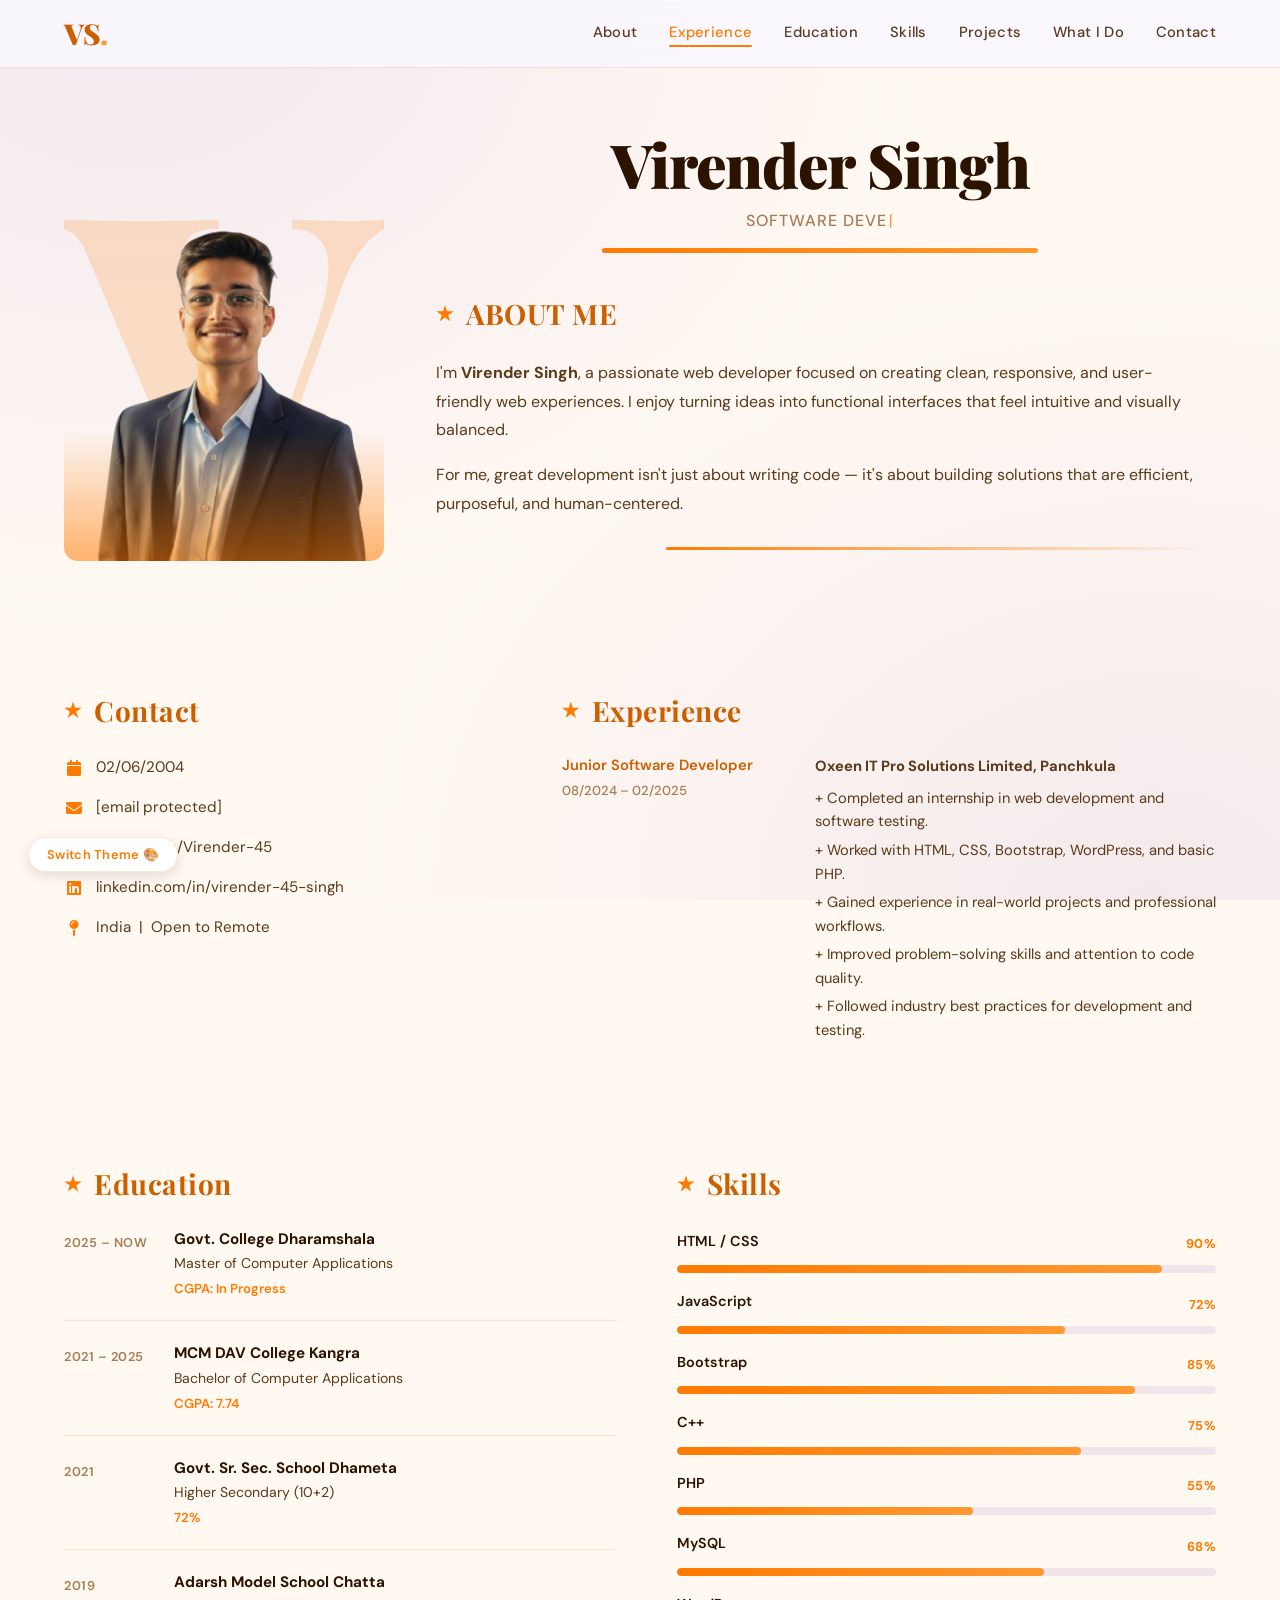
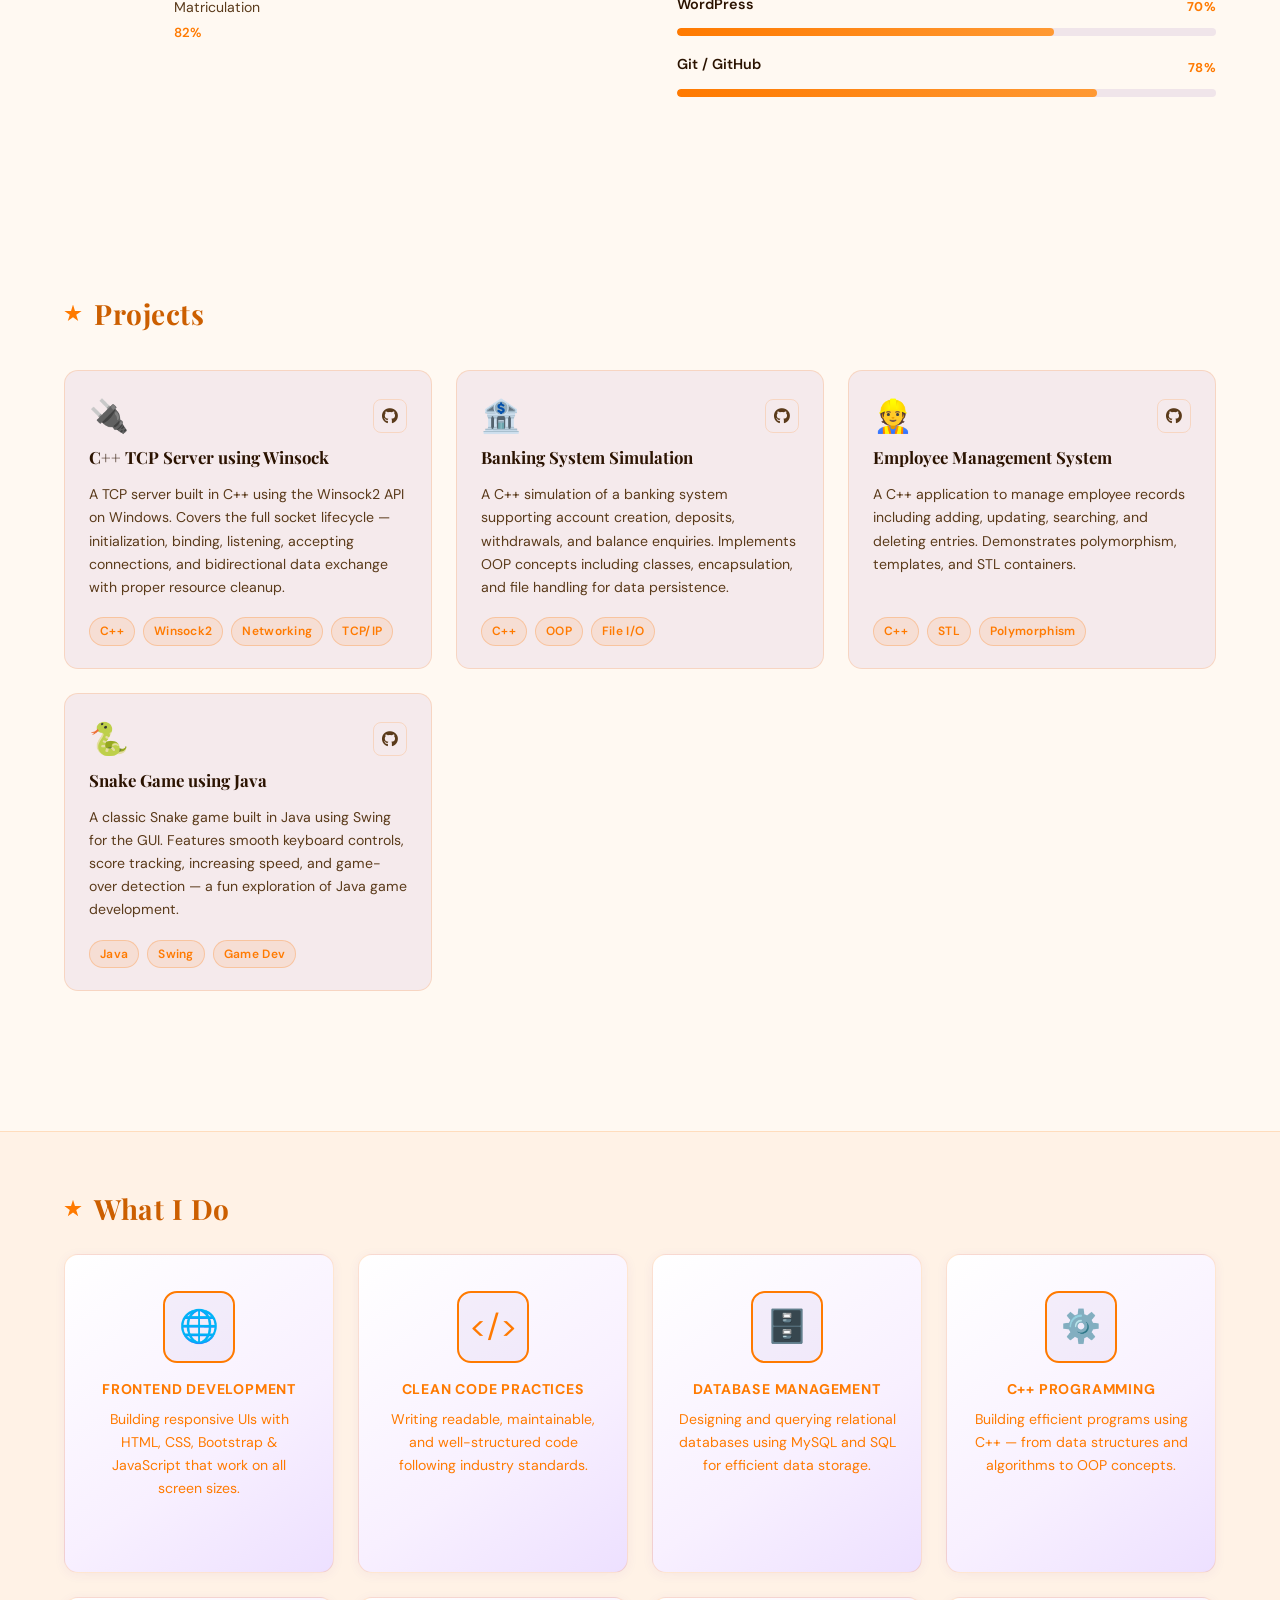
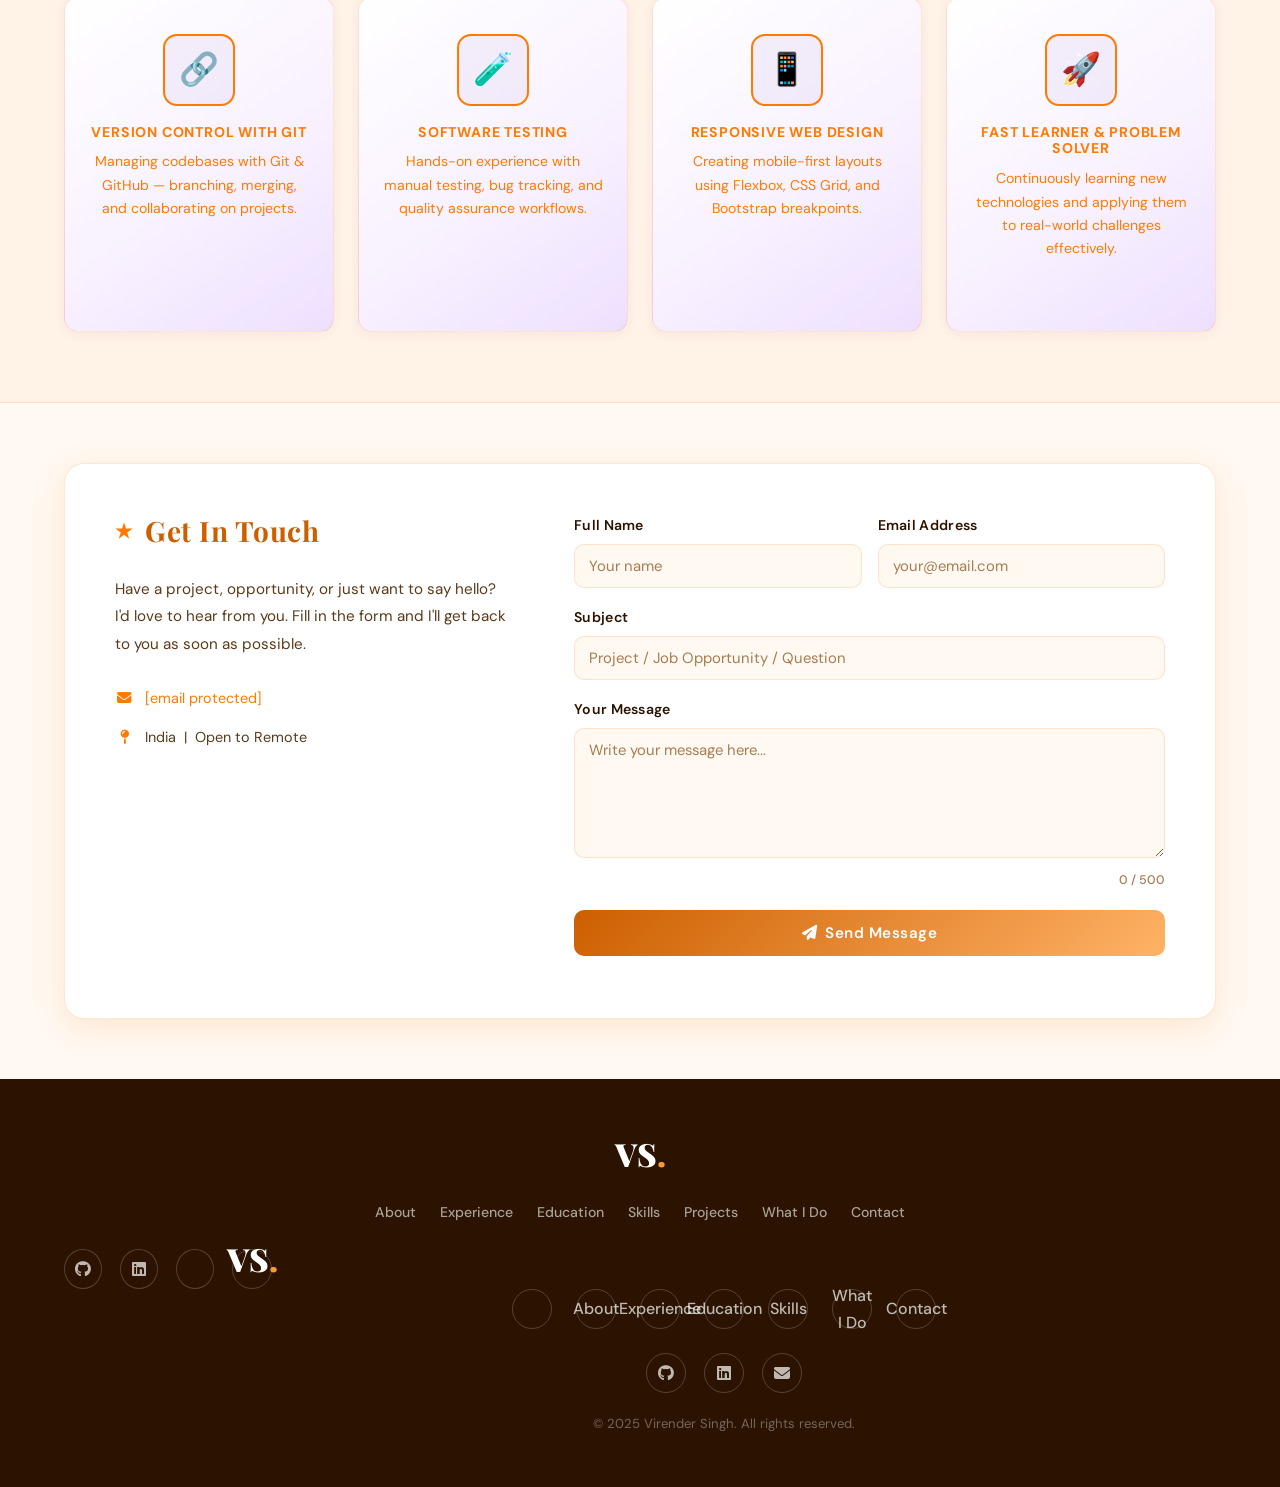
==== commit f1375c9f: "added project section" ====
--- a/webs/public/index.html
+++ b/webs/public/index.html
@@ -26,11 +26,15 @@
                 <a href="#experience">Experience</a>
                 <a href="#education">Education</a>
                 <a href="#skills">Skills</a>
+                <a href="#projects">Projects</a>
                 <a href="#features">What I Do</a>
                 <a href="#contact">Contact</a>
             </nav>
+
         </div>
     </header>
+
+
 
     <!-- ===== HERO ===== -->
     <section id="about">
@@ -83,7 +87,7 @@
                     </div>
                     <div class="det">
                         <i class="fa-solid fa-envelope"></i>
-                        <a href="mailto:45virendersingh@gmail.com">45virendersingh@gmail.com</a>
+                        <a href="/cdn-cgi/l/email-protection#f6c2c3809f849398929384859f98919eb6919b979f9ad895999b"><span class="__cf_email__" data-cfemail="ccf8f9baa5bea9a2a8a9bebfa5a2aba48caba1ada5a0e2afa3a1">[email&#160;protected]</span></a>
                     </div>
                     <div class="det">
                         <i class="fa-brands fa-github"></i>
@@ -248,6 +252,93 @@
         </div>
     </section>
 
+
+    <!-- ===== PROJECTS ===== -->
+    <section class="projects" id="projects">
+        <div class="container">
+            <div class="section-title">
+                <span class="star"></span>
+                <h2>Projects</h2>
+            </div>
+            <div class="projects-grid">
+
+                <div class="project-card">
+                    <div class="project-header">
+                        <div class="project-icon">🔌</div>
+                        <div class="project-links">
+                            <a href="https://github.com/Virender-45/webs" target="_blank" class="proj-link" title="GitHub">
+                                <i class="fa-brands fa-github"></i>
+                            </a>
+                        </div>
+                    </div>
+                    <h3 class="project-title">C++ TCP Server using Winsock</h3>
+                    <p class="project-desc">A TCP server built in C++ using the Winsock2 API on Windows. Covers the full socket lifecycle — initialization, binding, listening, accepting connections, and bidirectional data exchange with proper resource cleanup.</p>
+                    <div class="project-tags">
+                        <span>C++</span>
+                        <span>Winsock2</span>
+                        <span>Networking</span>
+                        <span>TCP/IP</span>
+                    </div>
+                </div>
+
+                <div class="project-card">
+                    <div class="project-header">
+                        <div class="project-icon">🏦</div>
+                        <div class="project-links">
+                            <a href="https://github.com/Virender-45/Banking-System-Simulation" target="_blank" class="proj-link" title="GitHub">
+                                <i class="fa-brands fa-github"></i>
+                            </a>
+                        </div>
+                    </div>
+                    <h3 class="project-title">Banking System Simulation</h3>
+                    <p class="project-desc">A C++ simulation of a banking system supporting account creation, deposits, withdrawals, and balance enquiries. Implements OOP concepts including classes, encapsulation, and file handling for data persistence.</p>
+                    <div class="project-tags">
+                        <span>C++</span>
+                        <span>OOP</span>
+                        <span>File I/O</span>
+                    </div>
+                </div>
+
+                <div class="project-card">
+                    <div class="project-header">
+                        <div class="project-icon">👷</div>
+                        <div class="project-links">
+                            <a href="https://github.com/Virender-45/Employee-management-System" target="_blank" class="proj-link" title="GitHub">
+                                <i class="fa-brands fa-github"></i>
+                            </a>
+                        </div>
+                    </div>
+                    <h3 class="project-title">Employee Management System</h3>
+                    <p class="project-desc">A C++ application to manage employee records including adding, updating, searching, and deleting entries. Demonstrates polymorphism, templates, and STL containers.</p>
+                    <div class="project-tags">
+                        <span>C++</span>
+                        <span>STL</span>
+                        <span>Polymorphism</span>
+                    </div>
+                </div>
+
+                <div class="project-card">
+                    <div class="project-header">
+                        <div class="project-icon">🐍</div>
+                        <div class="project-links">
+                            <a href="https://github.com/Virender-45/SnakeGame-using-Java" target="_blank" class="proj-link" title="GitHub">
+                                <i class="fa-brands fa-github"></i>
+                            </a>
+                        </div>
+                    </div>
+                    <h3 class="project-title">Snake Game using Java</h3>
+                    <p class="project-desc">A classic Snake game built in Java using Swing for the GUI. Features smooth keyboard controls, score tracking, increasing speed, and game-over detection — a fun exploration of Java game development.</p>
+                    <div class="project-tags">
+                        <span>Java</span>
+                        <span>Swing</span>
+                        <span>Game Dev</span>
+                    </div>
+                </div>
+
+            </div>
+        </div>
+    </section>
+
     <!-- ===== FEATURES / WHAT I DO ===== -->
     <section class="features" id="features">
         <div class="container">
@@ -321,8 +412,7 @@
                     <p>Have a project, opportunity, or just want to say hello? I'd love to hear from you. Fill in the
                         form and I'll get back to you as soon as possible.</p>
                     <div class="contact-quick">
-                        <div class="cq-item"><i class="fa-solid fa-envelope"></i><span><a
-                                    href="mailto:45virendersingh@gmail.com">45virendersingh@gmail.com</a></span></div>
+                        <div class="cq-item"><i class="fa-solid fa-envelope"></i><span><a href="/cdn-cgi/l/email-protection#9eaaabe8f7ecfbf0fafbecedf7f0f9f6def9f3fff7f2b0fdf1f3"><span class="__cf_email__" data-cfemail="3a0e0f4c53485f545e5f484953545d527a5d575b535614595557">[email&#160;protected]</span></a></span></div>
                         <div class="cq-item"><i class="fa-solid fa-map-pin"></i><span>India &nbsp;|&nbsp; Open to
                                 Remote</span></div>
                     </div>
@@ -354,16 +444,30 @@
     </section>
 
 
-    <!-- <div class="themeButtons">
-        <button onclick="setTheme('purple')">Purple</button>
-        <button onclick="setTheme('saffron')">Saffron</button>
-        <button onclick="setTheme('neon')">Neon</button>
-        <button onclick="toggleTheme()">Switch Theme 🎨</button>
-    </div> -->
-
     <div class="themeButtons">
         <button onclick="toggleTheme()">Switch Theme 🎨</button>
     </div>
+
+    <!-- ===== FOOTER ===== -->
+    <footer class="site-footer">
+        <div class="footer-inner">
+            <div class="footer-logo">VS<span class="logo-dot">.</span></div>
+            <nav class="footer-nav">
+                <a href="#about">About</a>
+                <a href="#experience">Experience</a>
+                <a href="#education">Education</a>
+                <a href="#skills">Skills</a>
+                <a href="#projects">Projects</a>
+                <a href="#features">What I Do</a>
+                <a href="#contact">Contact</a>
+            </nav>
+            <div class="footer-socials">
+                <a href="https://github.com/Virender-45" target="_blank" title="GitHub"><i
+                        class="fa-brands fa-github"></i></a>
+                <a href="https://www.linkedin.com/in/virender-45-singh" target="_blank" title="LinkedIn"><i
+                        class="fa-brands fa-linkedin"></i></a>
+                <a href="/cdn-cgi/l/email-protection
+
 
     <!-- ===== FOOTER ===== -->
     <footer class="site-footer">
--- a/webs/public/css/style.css
+++ b/webs/public/css/style.css
@@ -1670,4 +1670,139 @@
     .nav-backdrop {
         display: none !important;
     }
+}
+
+/* ============================================================
+   PROJECTS SECTION
+   ============================================================ */
+.projects {
+    padding: 80px 0;
+    background: var(--bg);
+}
+
+.projects-grid {
+    display: grid;
+    grid-template-columns: repeat(auto-fit, minmax(280px, 1fr));
+    gap: 24px;
+    margin-top: 40px;
+}
+
+.project-card {
+    background: var(--card-bg, rgba(108,53,168,0.07));
+    border: 1px solid var(--border);
+    border-radius: 14px;
+    padding: 28px 24px 22px;
+    transition: transform 0.25s ease, box-shadow 0.25s ease, border-color 0.25s ease;
+    display: flex;
+    flex-direction: column;
+    gap: 14px;
+    position: relative;
+    overflow: hidden;
+}
+
+.project-card::before {
+    content: '';
+    position: absolute;
+    top: 0; left: 0; right: 0;
+    height: 3px;
+    background: linear-gradient(90deg, var(--primary), var(--primary-light, #9b6fd4));
+    opacity: 0;
+    transition: opacity 0.25s ease;
+}
+
+.project-card:hover {
+    transform: translateY(-5px);
+    box-shadow: 0 12px 36px rgba(108,53,168,0.18);
+    border-color: var(--primary);
+}
+
+.project-card:hover::before {
+    opacity: 1;
+}
+
+.project-header {
+    display: flex;
+    align-items: center;
+    justify-content: space-between;
+}
+
+.project-icon {
+    font-size: 2rem;
+    line-height: 1;
+}
+
+.project-links {
+    display: flex;
+    gap: 10px;
+}
+
+.proj-link {
+    width: 34px;
+    height: 34px;
+    border-radius: 8px;
+    border: 1px solid var(--border);
+    display: flex;
+    align-items: center;
+    justify-content: center;
+    color: var(--text-body);
+    font-size: 1rem;
+    transition: background 0.2s, color 0.2s, border-color 0.2s;
+    text-decoration: none;
+}
+
+.proj-link:hover {
+    background: var(--primary);
+    color: #fff;
+    border-color: var(--primary);
+}
+
+.project-title {
+    font-size: 1.05rem;
+    font-weight: 700;
+    color: var(--text-head);
+    margin: 0;
+    line-height: 1.3;
+}
+
+.project-desc {
+    font-size: 0.88rem;
+    color: var(--text-body);
+    line-height: 1.65;
+    margin: 0;
+    flex: 1;
+}
+
+.project-tags {
+    display: flex;
+    flex-wrap: wrap;
+    gap: 8px;
+    margin-top: 4px;
+}
+
+.project-tags span {
+    font-size: 0.75rem;
+    font-weight: 600;
+    color: var(--primary);
+    background: rgba(108,53,168,0.1);
+    border: 1px solid rgba(108,53,168,0.25);
+    border-radius: 20px;
+    padding: 3px 10px;
+    letter-spacing: 0.3px;
+}
+
+/* Theme overrides for tags */
+body.theme-saffron .project-tags span {
+    color: var(--primary);
+    background: rgba(255,122,0,0.1);
+    border-color: rgba(255,122,0,0.25);
+}
+
+body.theme-neon .project-tags span {
+    color: var(--primary);
+    background: rgba(255,46,136,0.1);
+    border-color: rgba(255,46,136,0.25);
+}
+
+body.theme-neon .project-card {
+    background: rgba(255,46,136,0.04);
 }
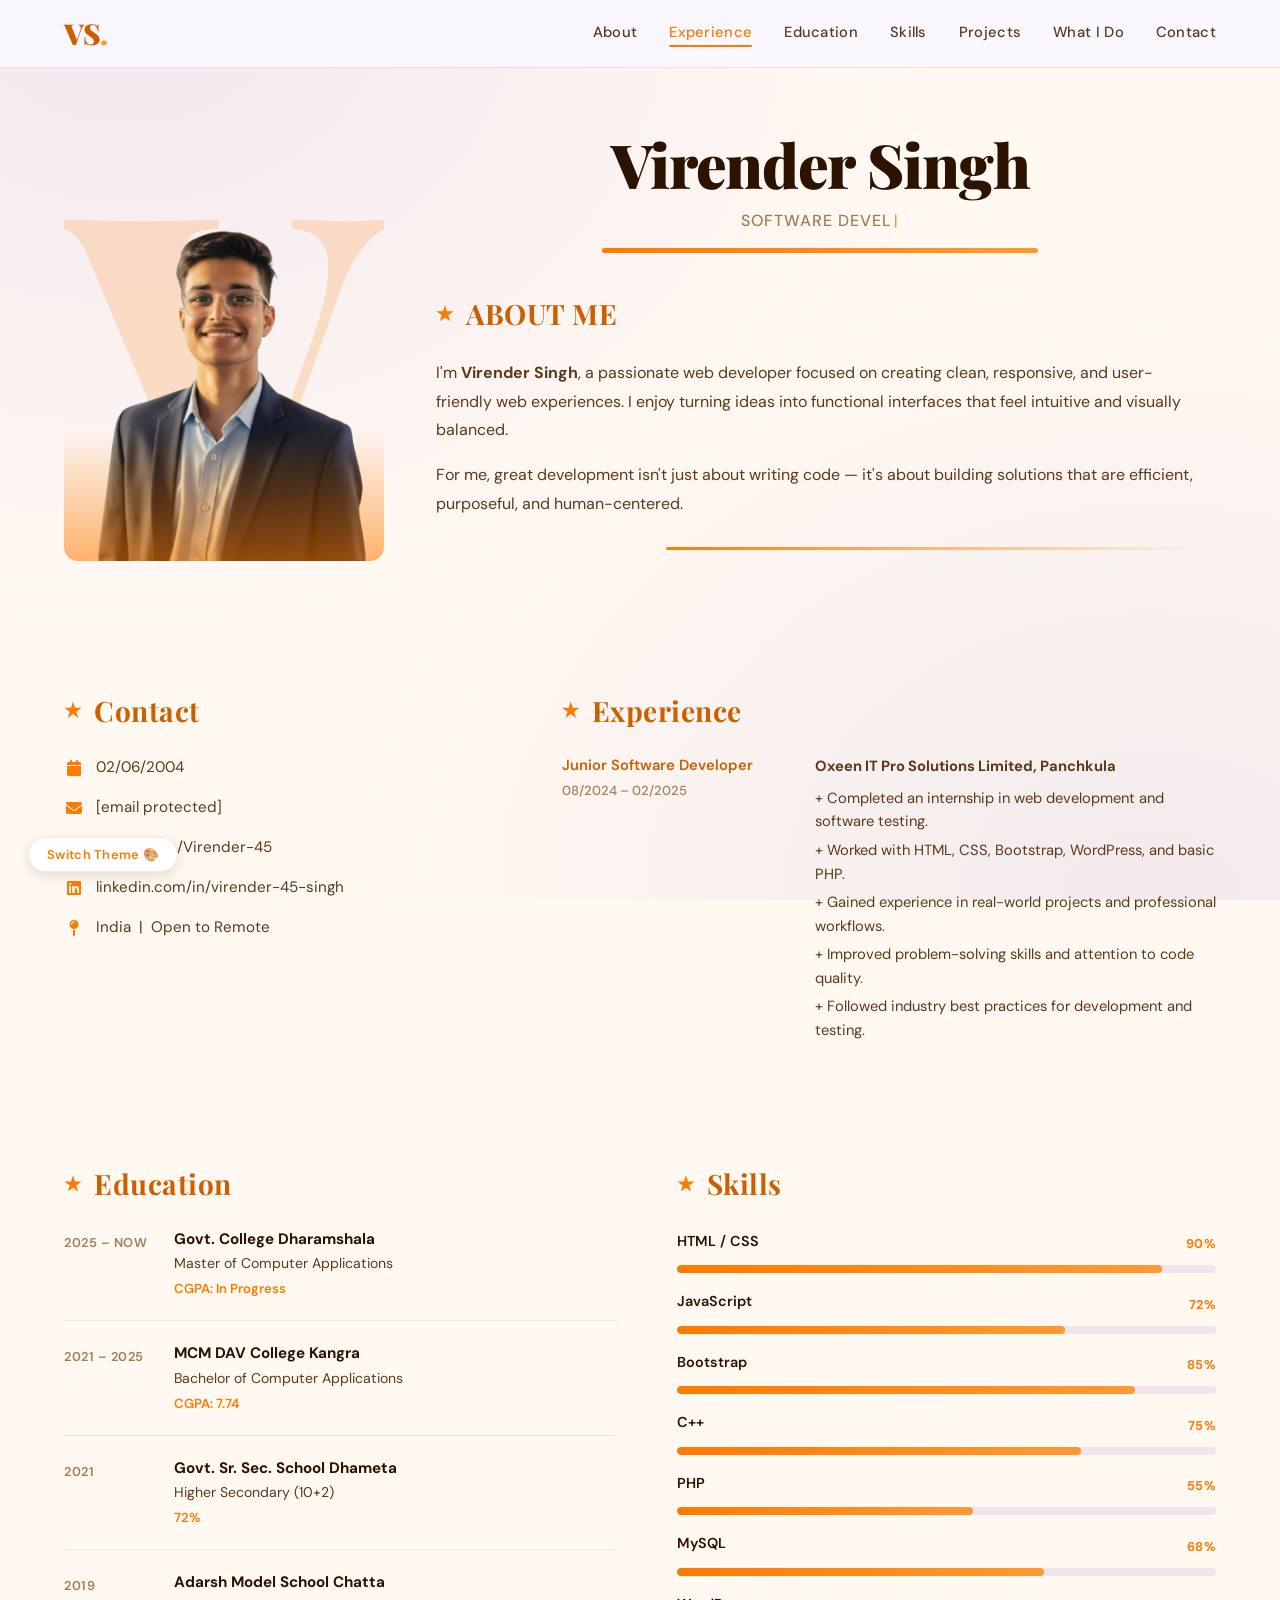
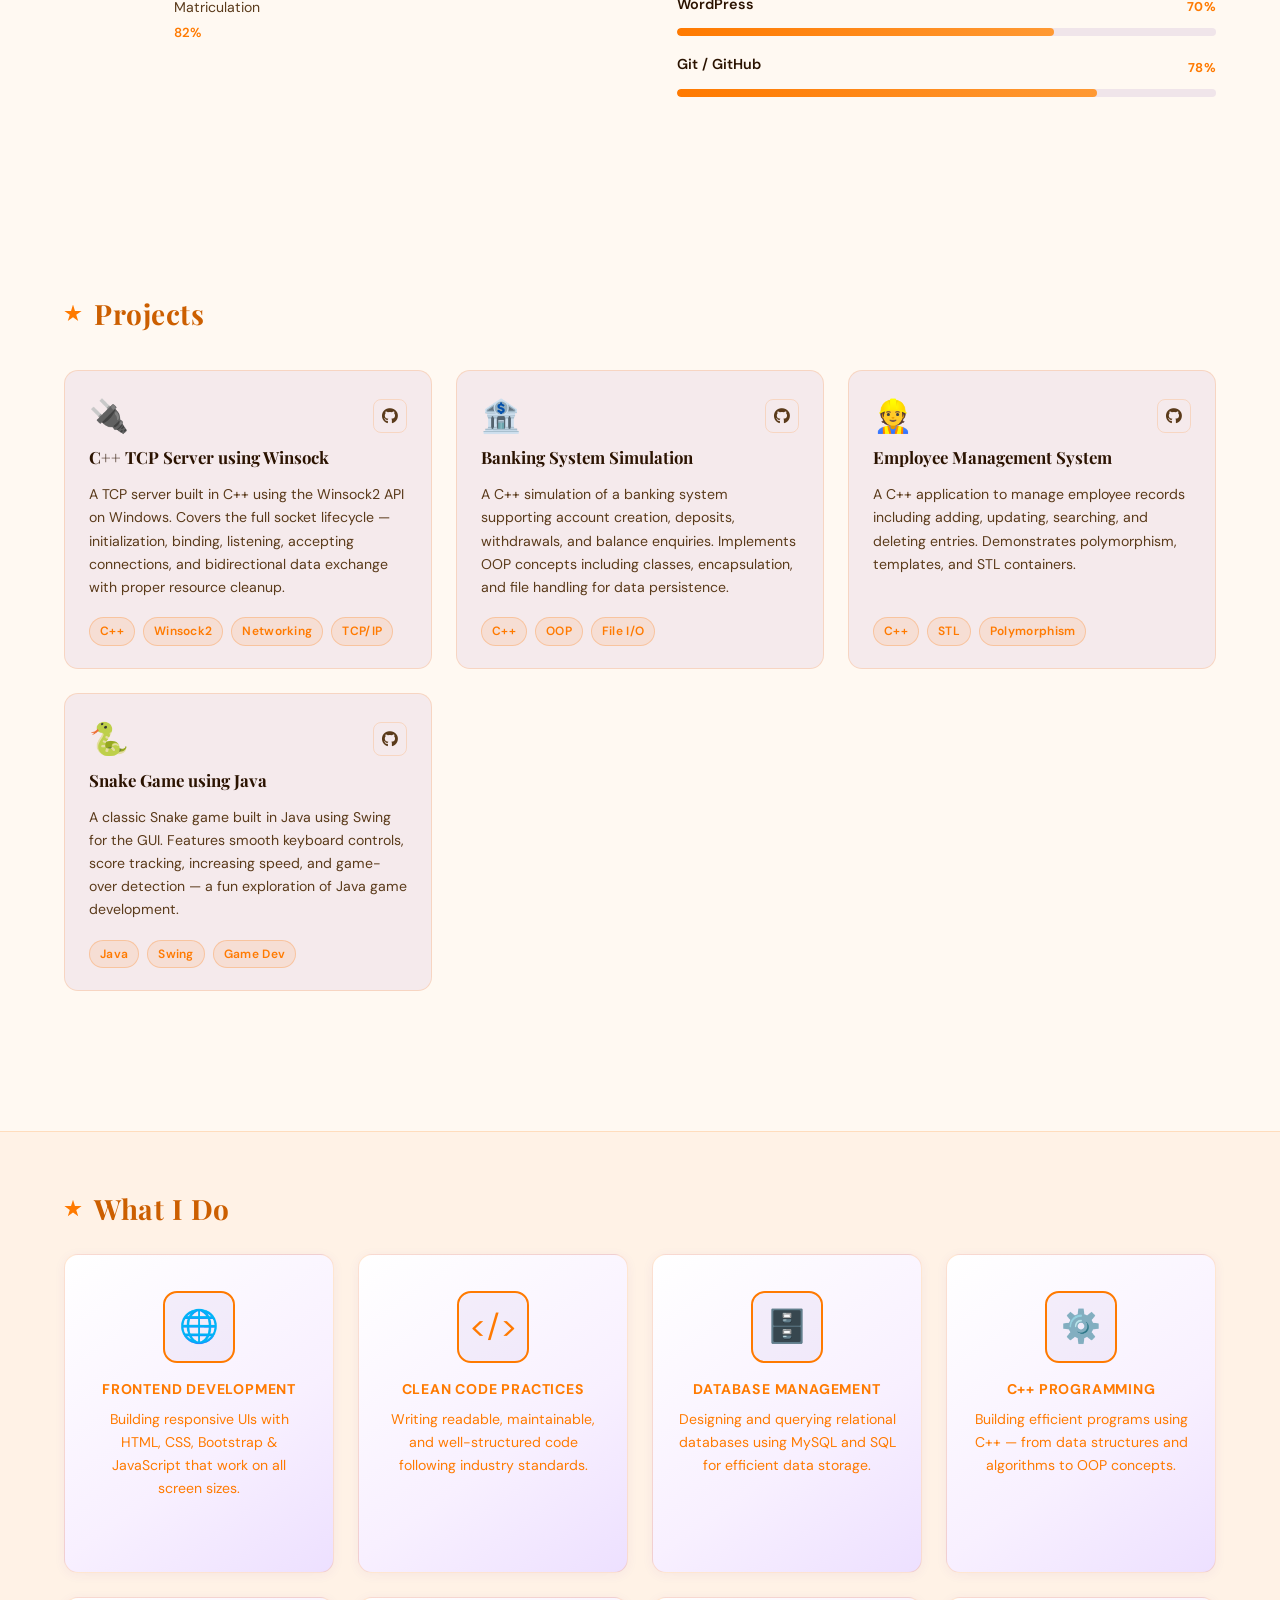
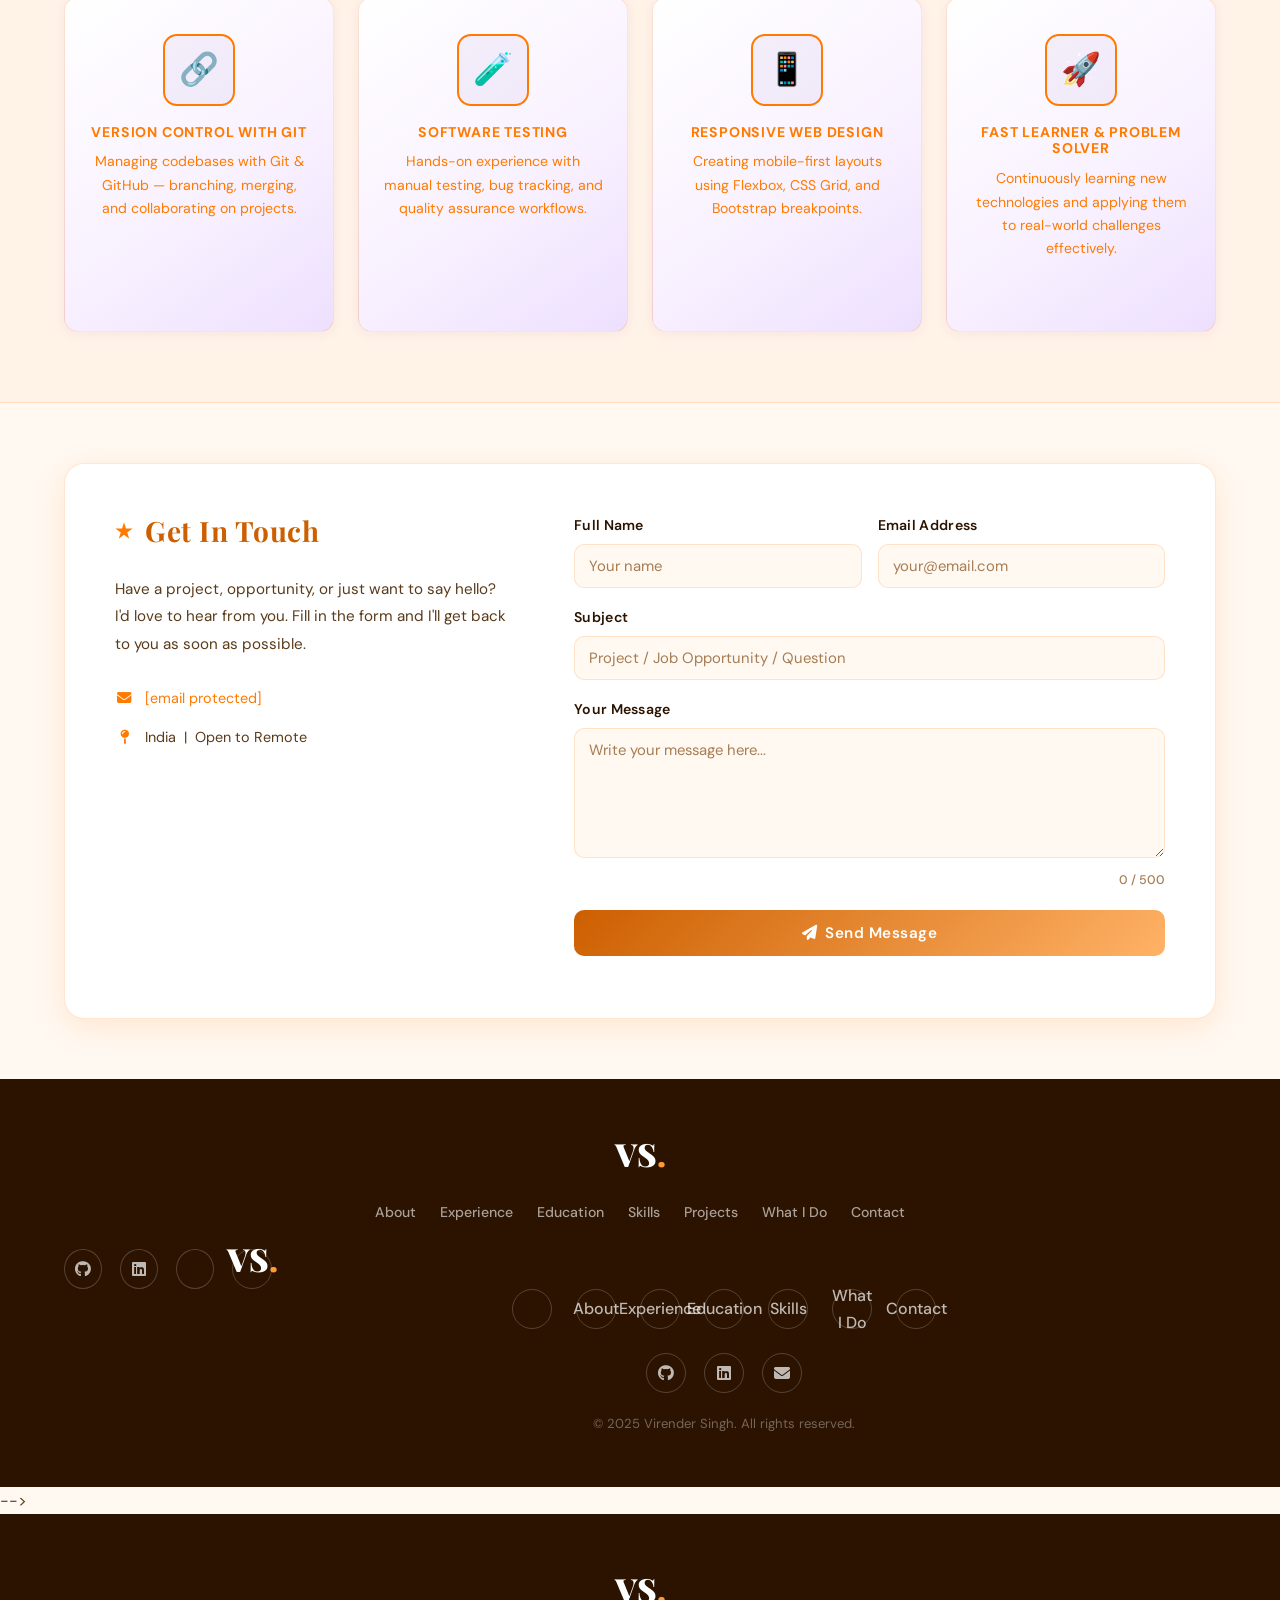
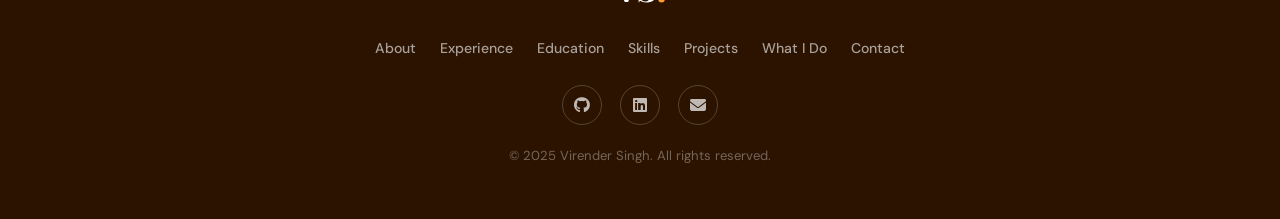
==== commit 43184c4d: "Revise footer structure and content in index.html" ====
--- a/webs/public/index.html
+++ b/webs/public/index.html
@@ -469,7 +469,7 @@
                 <a href="/cdn-cgi/l/email-protection
 
 
-    <!-- ===== FOOTER ===== -->
+    <!-- ===== FOOTER =====
     <footer class="site-footer">
         <div class="footer-inner">
             <div class="footer-logo">VS<span class="logo-dot">.</span></div>
@@ -490,10 +490,34 @@
             </div>
             <p class="footer-copy">&copy; 2025 Virender Singh. All rights reserved.</p>
         </div>
-    </footer>
+    </footer> -->
+                    <footer class="site-footer">
+        <div class="footer-inner">
+            <div class="footer-logo">VS<span class="logo-dot">.</span></div>
+            <nav class="footer-nav">
+                <a href="#about" class="">About</a>
+                <a href="#experience" class="">Experience</a>
+                <a href="#education" class="">Education</a>
+                <a href="#skills">Skills</a>
+                <a href="#projects" class="">Projects</a>
+                <a href="#features" class="">What I Do</a>
+                <a href="#contact" class="nav-active">Contact</a>
+            </nav>
+            <div class="footer-socials">
+                
+                
+                <div class="footer-inner">
+            <div class="footer-socials">
+                <a href="https://github.com/Virender-45" target="_blank" title="GitHub"><i class="fa-brands fa-github"></i></a>
+                <a href="https://www.linkedin.com/in/virender-45-singh" target="_blank" title="LinkedIn"><i class="fa-brands fa-linkedin"></i></a>
+                <a href="mailto:45virendersingh@gmail.com" title="Email"><i class="fa-solid fa-envelope"></i></a>
+            </div>
+            <p class="footer-copy">© 2025 Virender Singh. All rights reserved.</p>
+        </div>
+    </div></div></footer>
 
 
     <script src="js/script.js"></script>
 </body>
 
-</html>+</html>
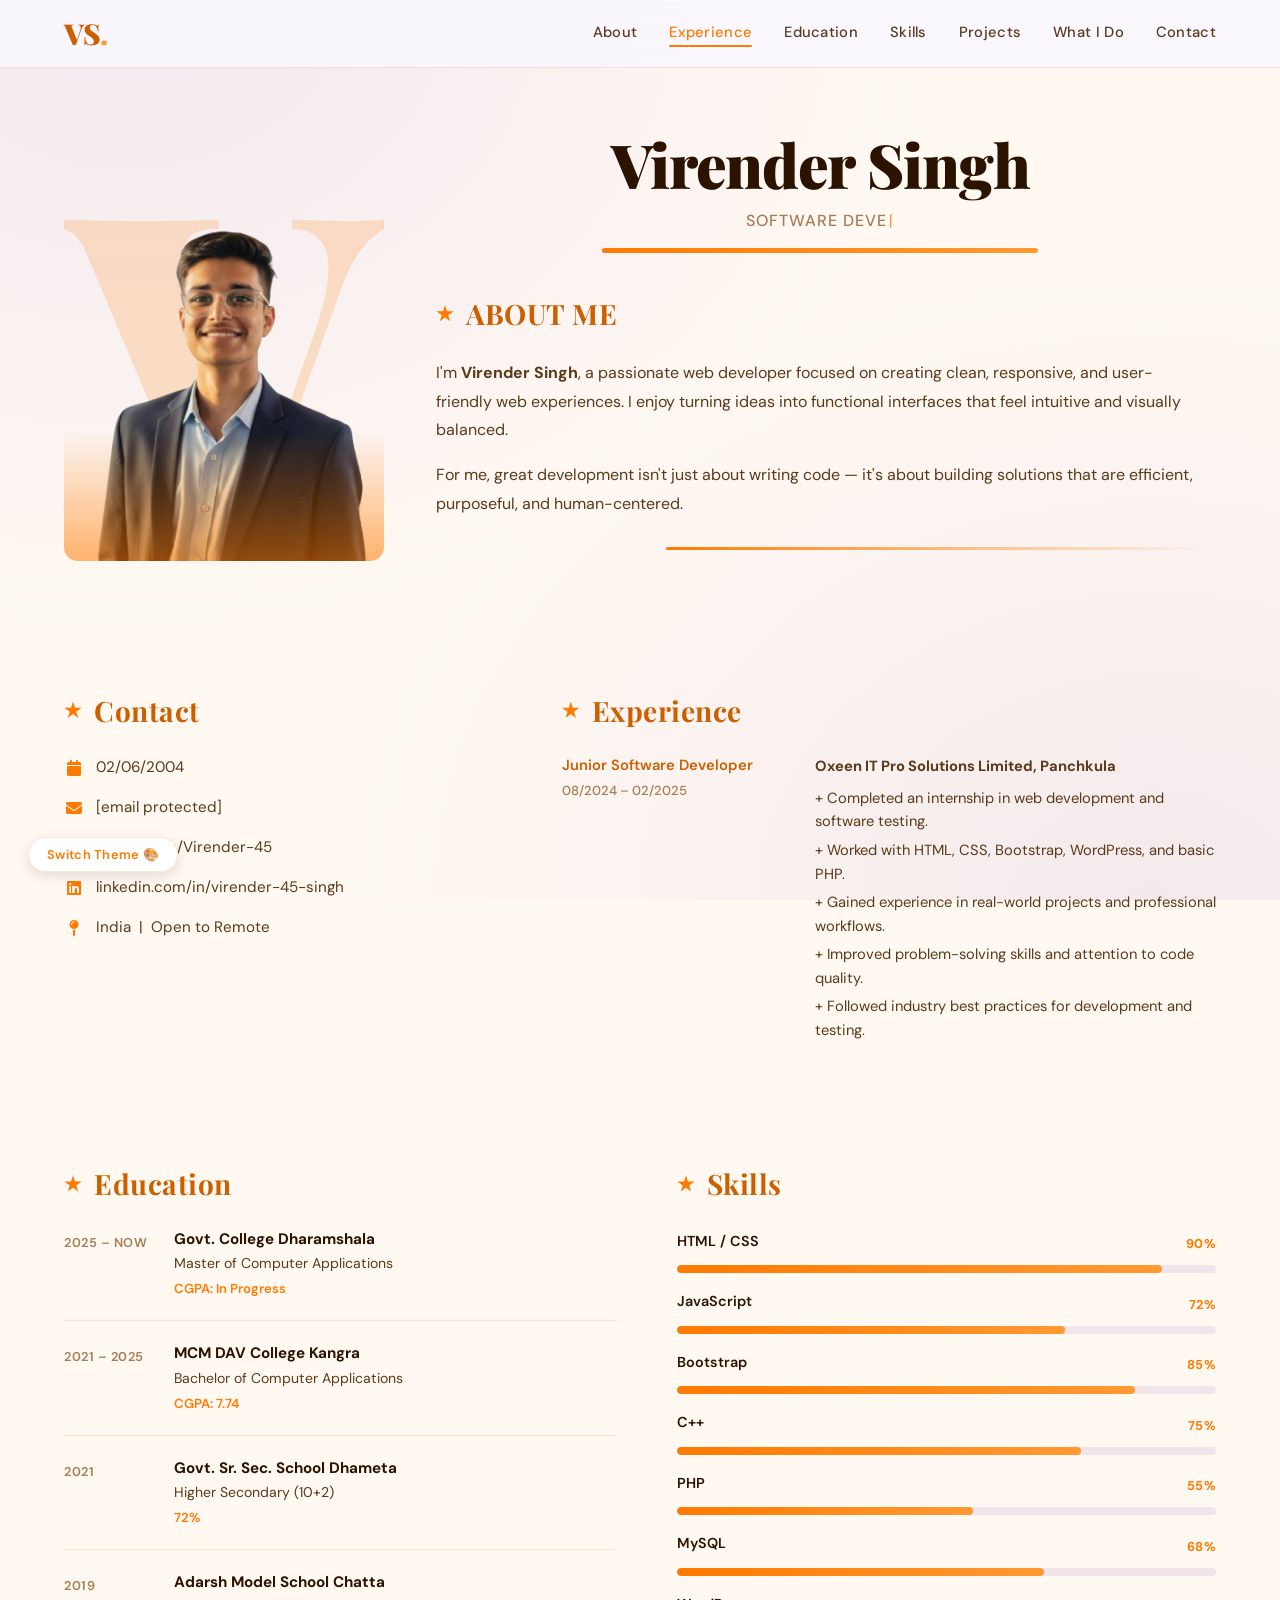
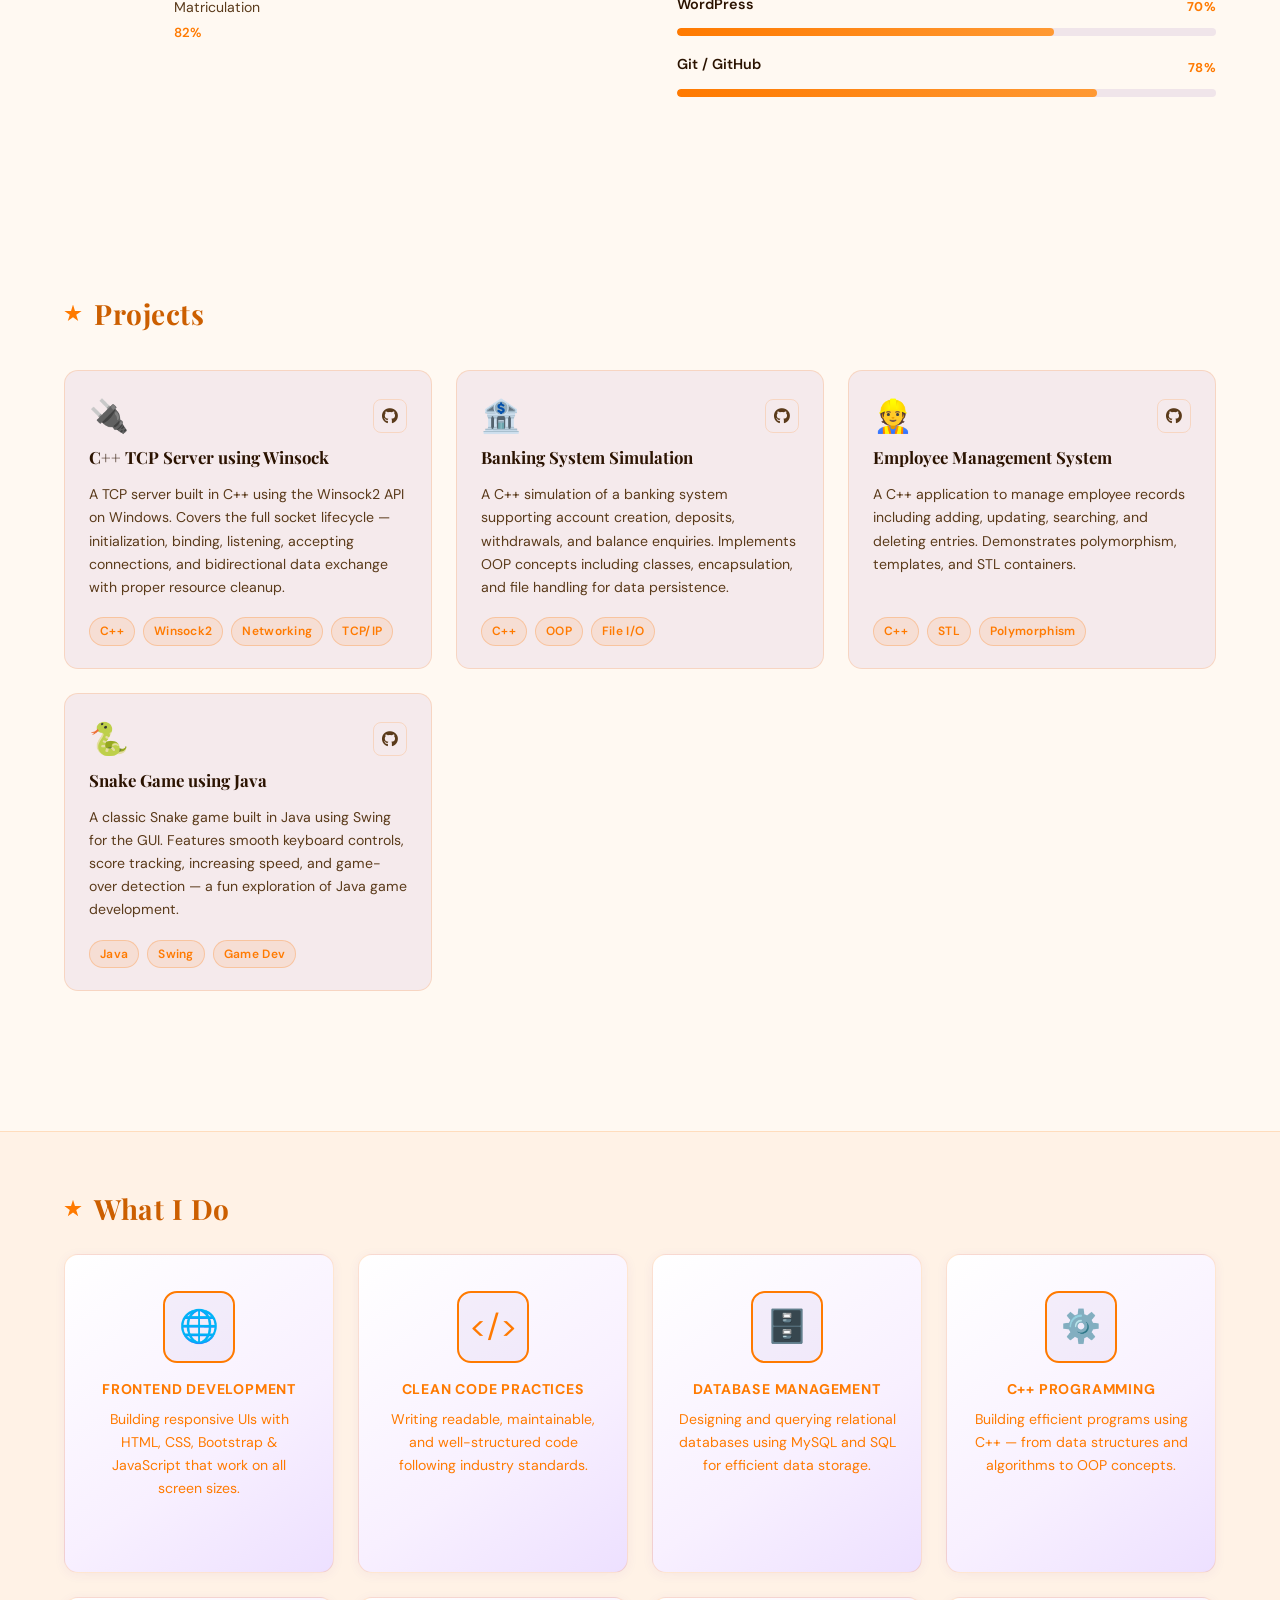
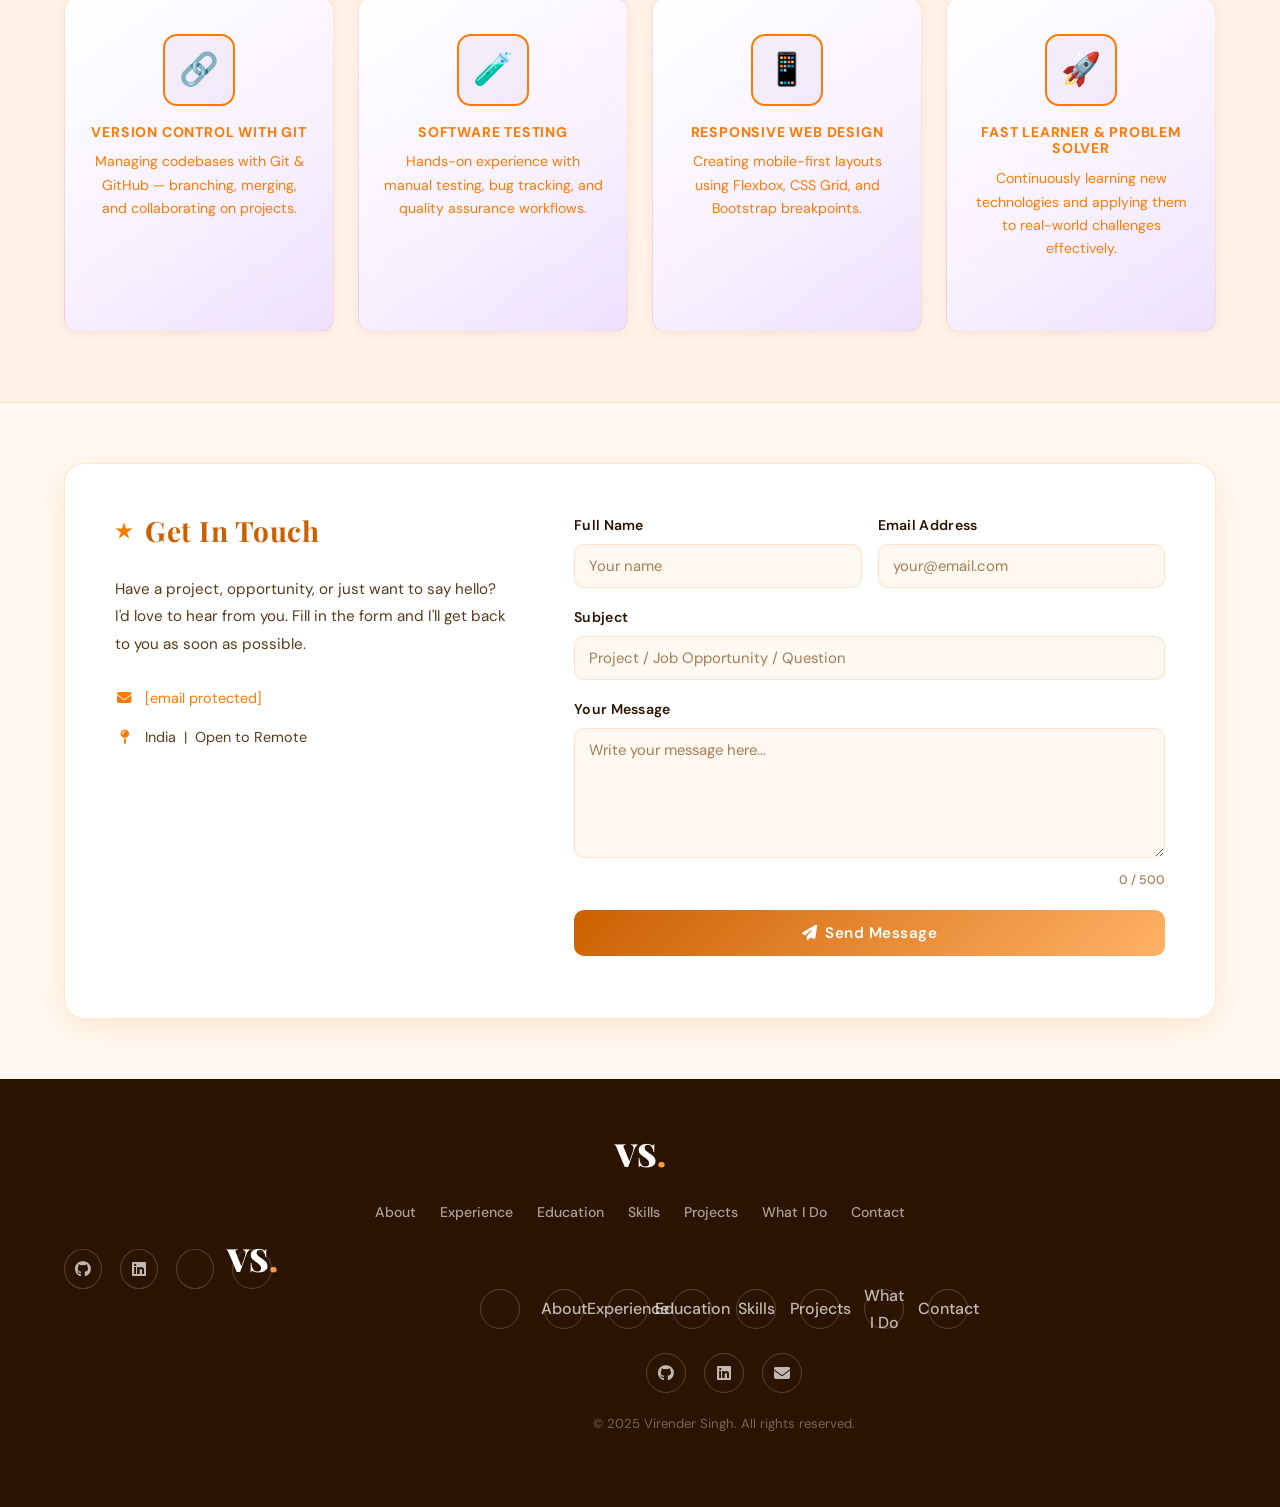
==== commit 2cba2043: "Update index.html" ====
--- a/webs/public/index.html
+++ b/webs/public/index.html
@@ -469,28 +469,7 @@
                 <a href="/cdn-cgi/l/email-protection
 
 
-    <!-- ===== FOOTER =====
-    <footer class="site-footer">
-        <div class="footer-inner">
-            <div class="footer-logo">VS<span class="logo-dot">.</span></div>
-            <nav class="footer-nav">
-                <a href="#about">About</a>
-                <a href="#experience">Experience</a>
-                <a href="#education">Education</a>
-                <a href="#skills">Skills</a>
-                <a href="#features">What I Do</a>
-                <a href="#contact">Contact</a>
-            </nav>
-            <div class="footer-socials">
-                <a href="https://github.com/Virender-45" target="_blank" title="GitHub"><i
-                        class="fa-brands fa-github"></i></a>
-                <a href="https://www.linkedin.com/in/virender-45-singh" target="_blank" title="LinkedIn"><i
-                        class="fa-brands fa-linkedin"></i></a>
-                <a href="mailto:45virendersingh@gmail.com" title="Email"><i class="fa-solid fa-envelope"></i></a>
-            </div>
-            <p class="footer-copy">&copy; 2025 Virender Singh. All rights reserved.</p>
-        </div>
-    </footer> -->
+    <!-- ===== FOOTER ===== -->
                     <footer class="site-footer">
         <div class="footer-inner">
             <div class="footer-logo">VS<span class="logo-dot">.</span></div>
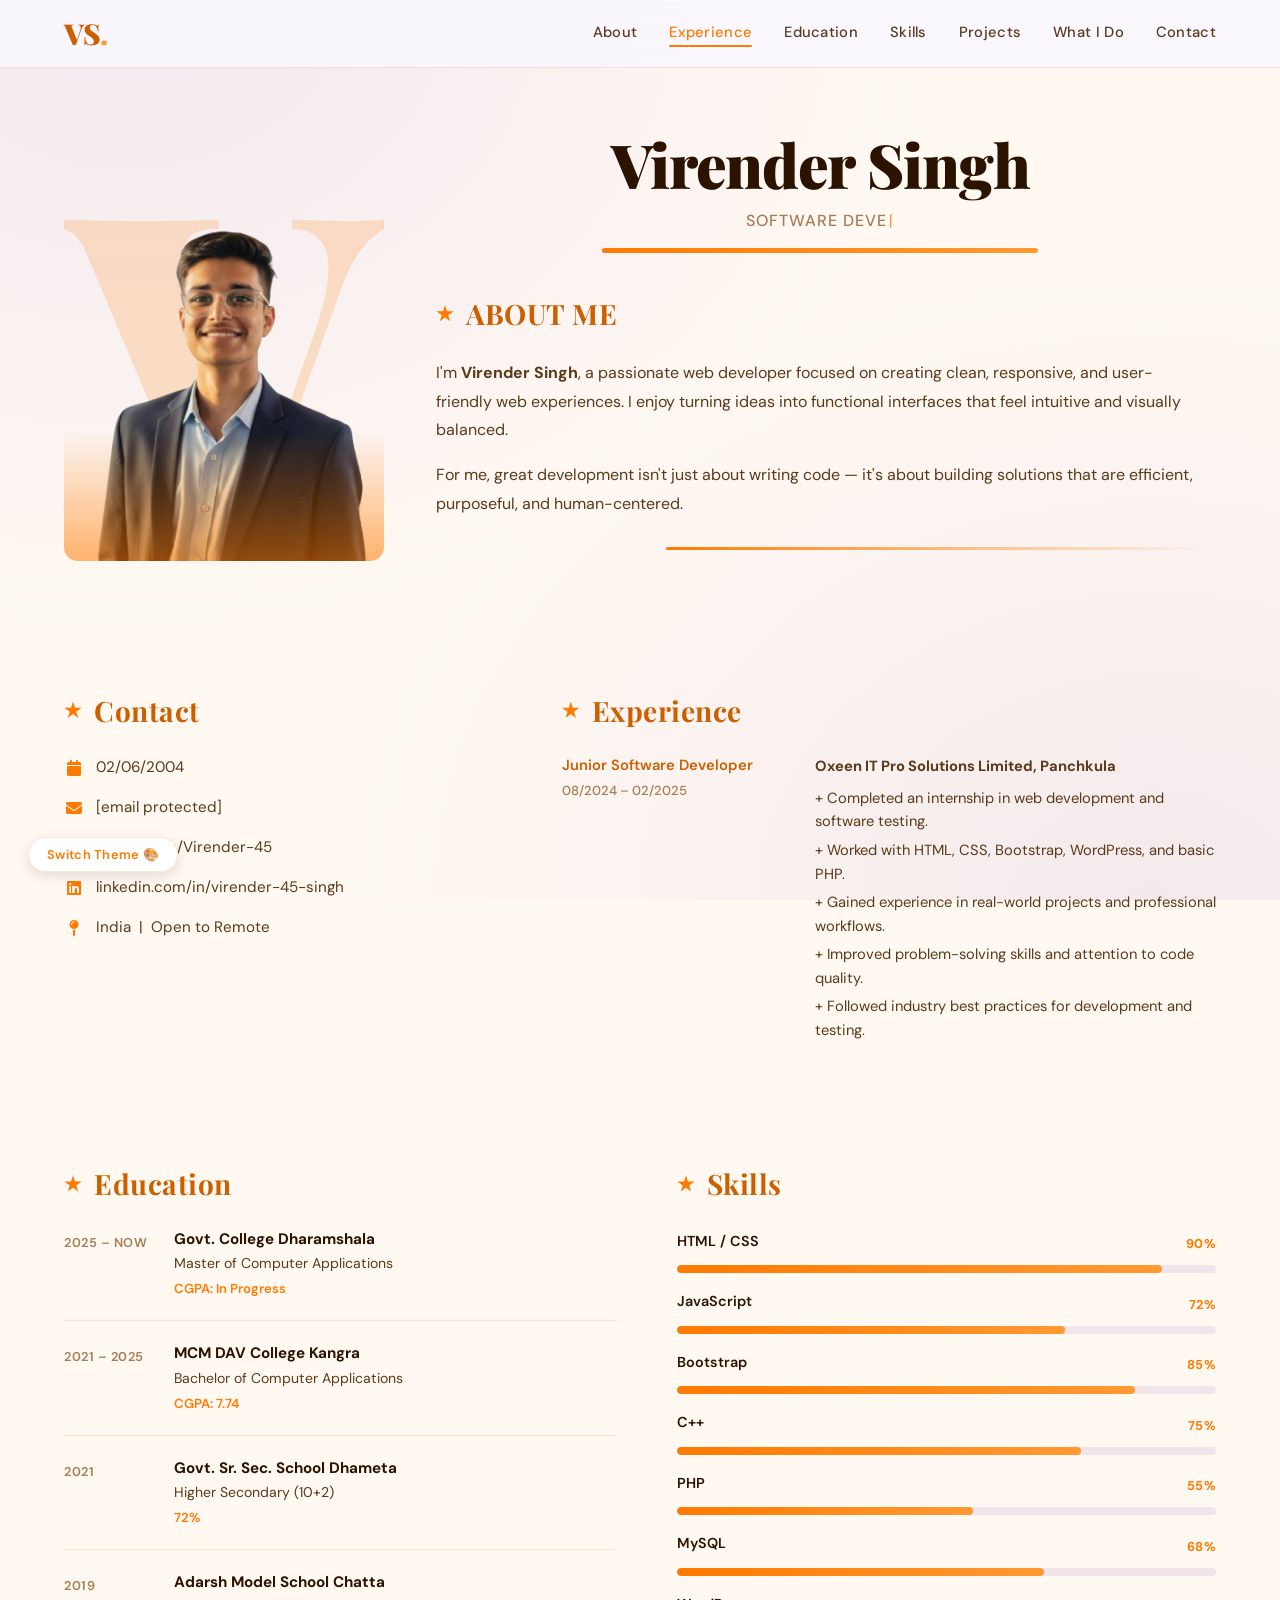
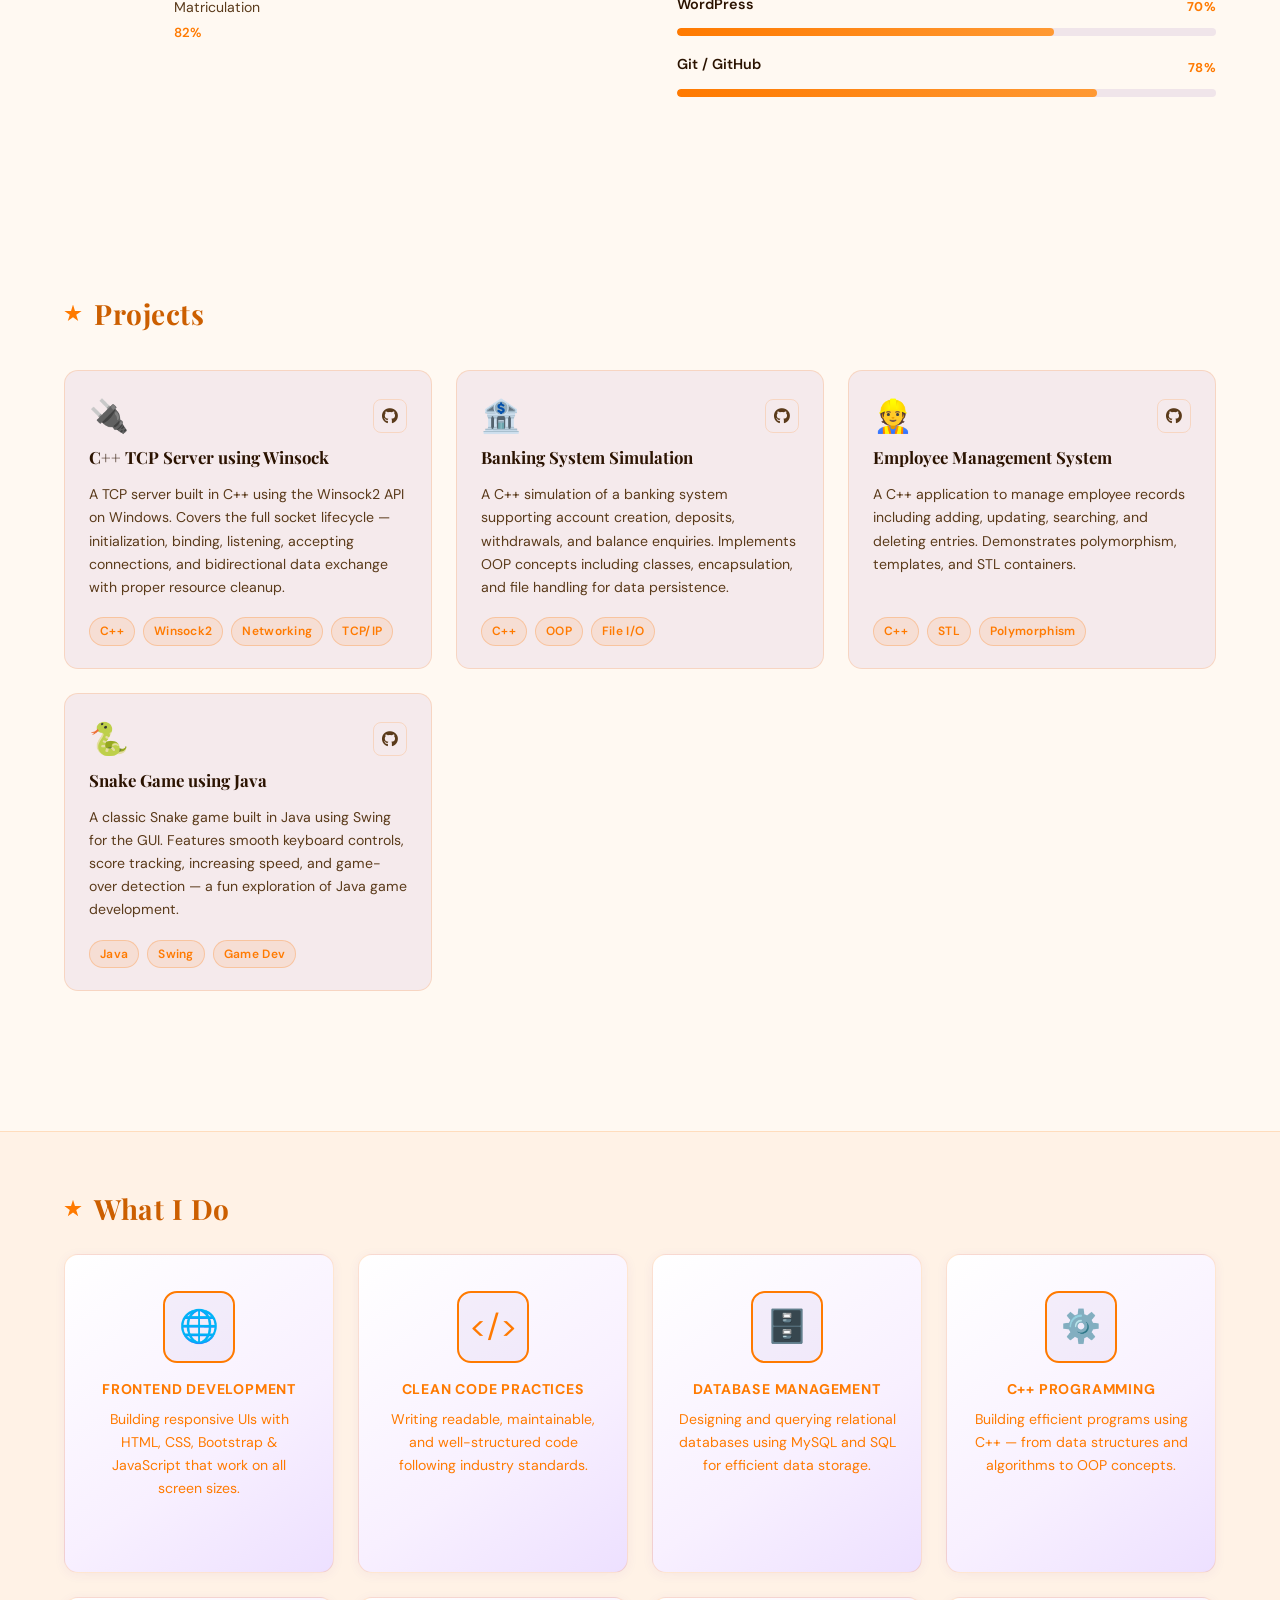
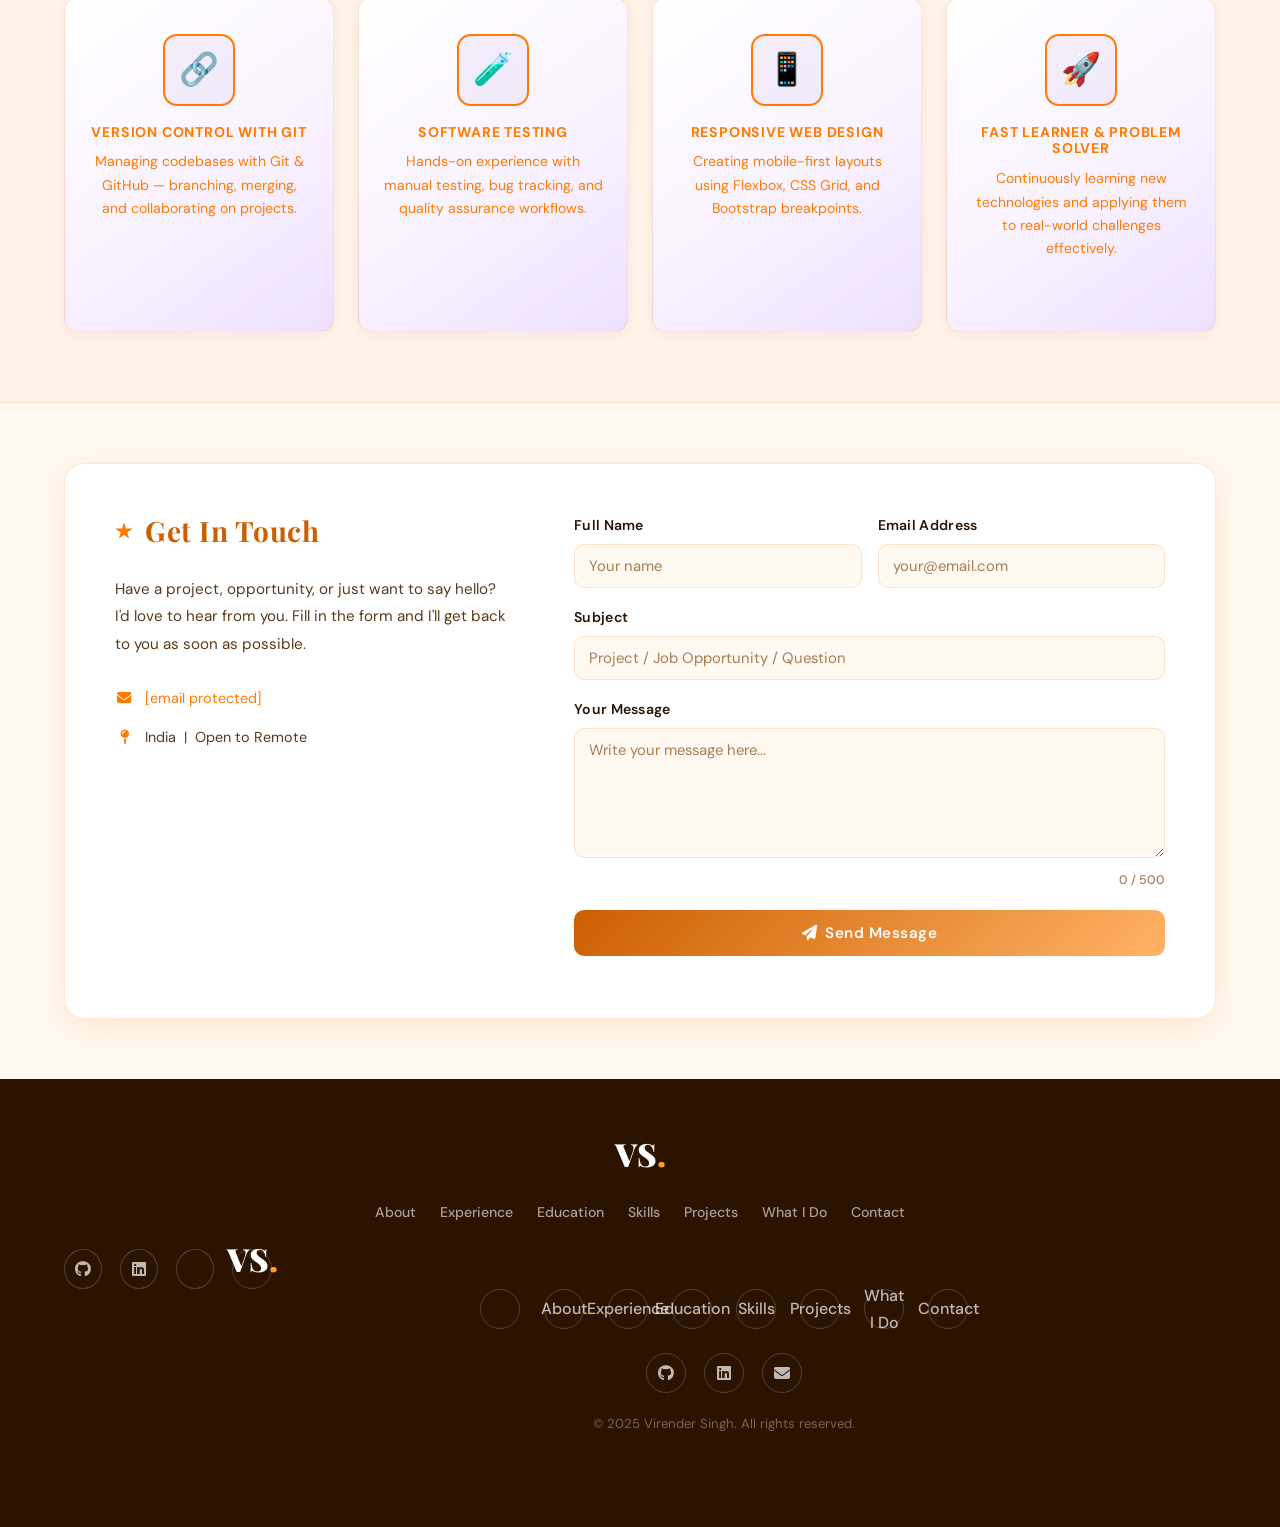
==== commit f6d74c7e: "Fix footer structure and update social links" ====
--- a/webs/public/index.html
+++ b/webs/public/index.html
@@ -487,13 +487,18 @@
                 
                 <div class="footer-inner">
             <div class="footer-socials">
+                
+                
+           <div class="footer-inner">
+            <div class="footer-socials">
                 <a href="https://github.com/Virender-45" target="_blank" title="GitHub"><i class="fa-brands fa-github"></i></a>
                 <a href="https://www.linkedin.com/in/virender-45-singh" target="_blank" title="LinkedIn"><i class="fa-brands fa-linkedin"></i></a>
                 <a href="mailto:45virendersingh@gmail.com" title="Email"><i class="fa-solid fa-envelope"></i></a>
             </div>
             <p class="footer-copy">© 2025 Virender Singh. All rights reserved.</p>
         </div>
-    </div></div></footer>
+    </div>
+                </footer>
 
 
     <script src="js/script.js"></script>
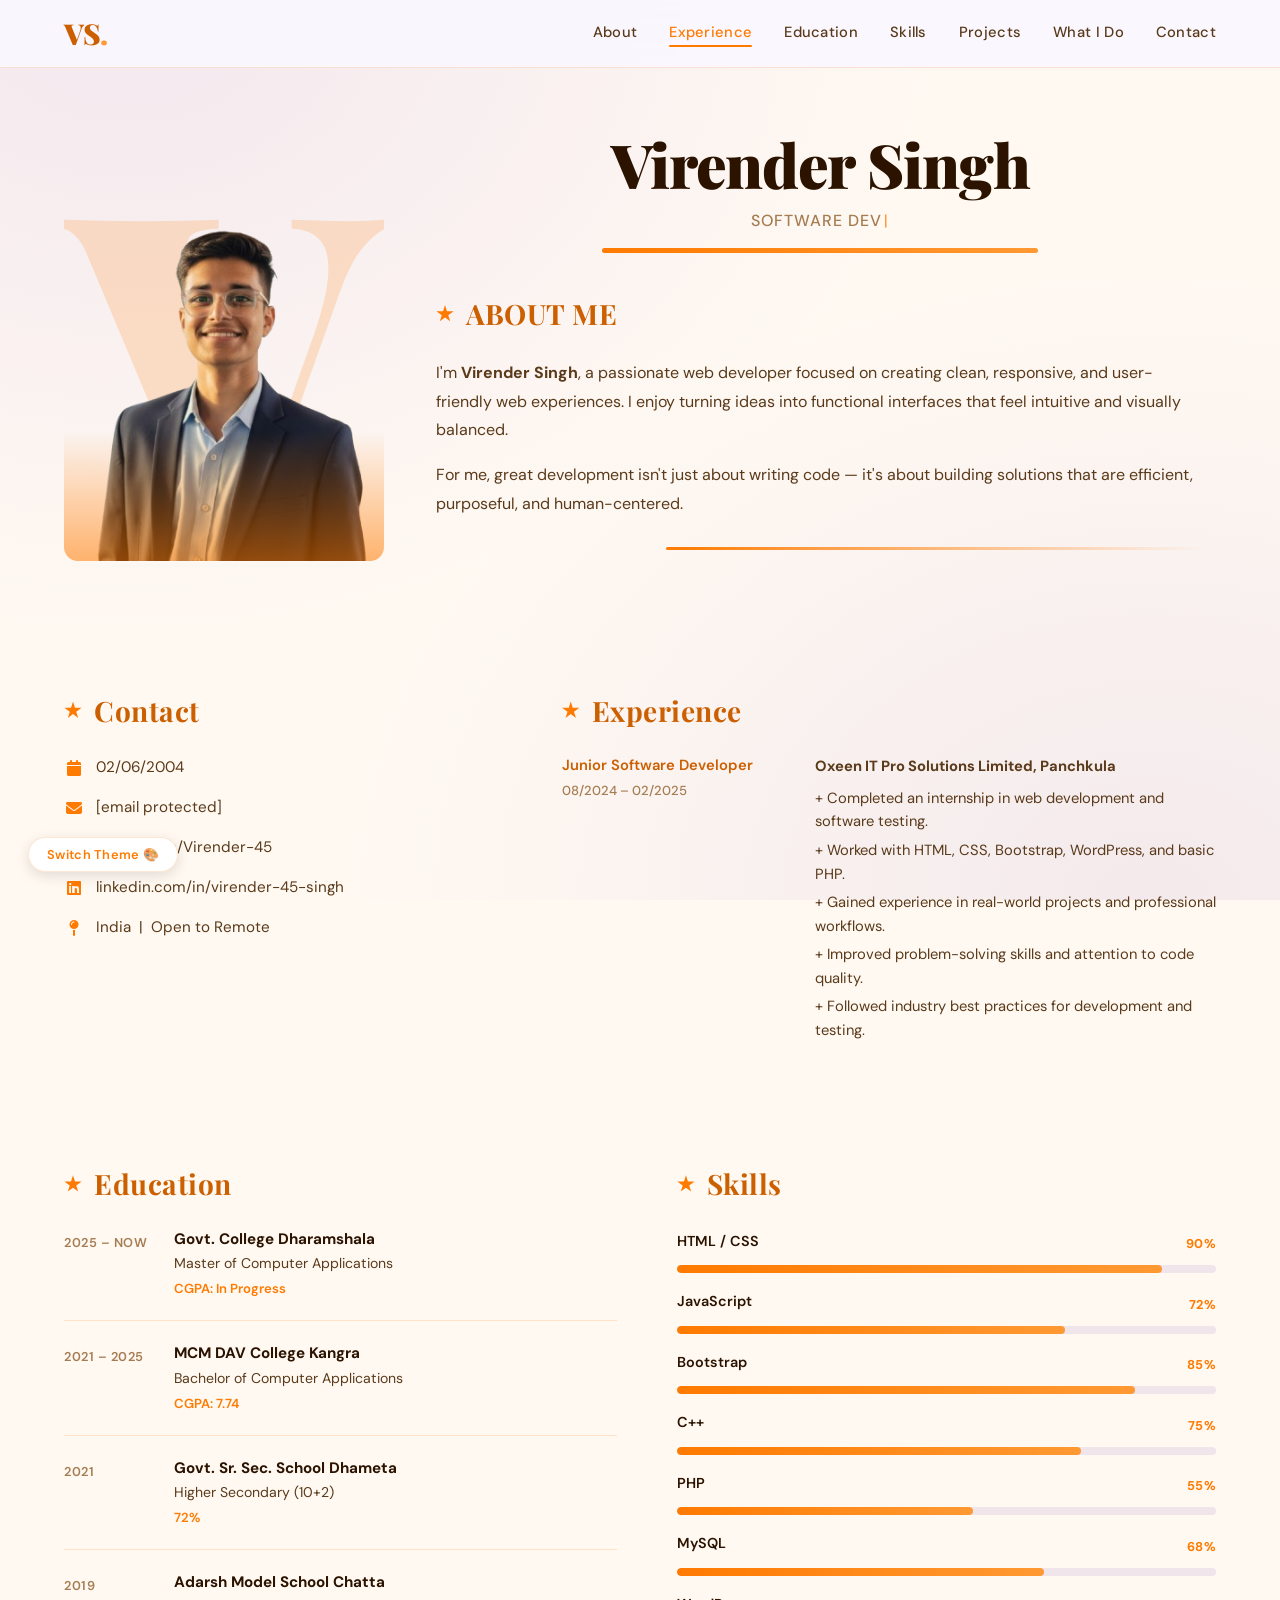
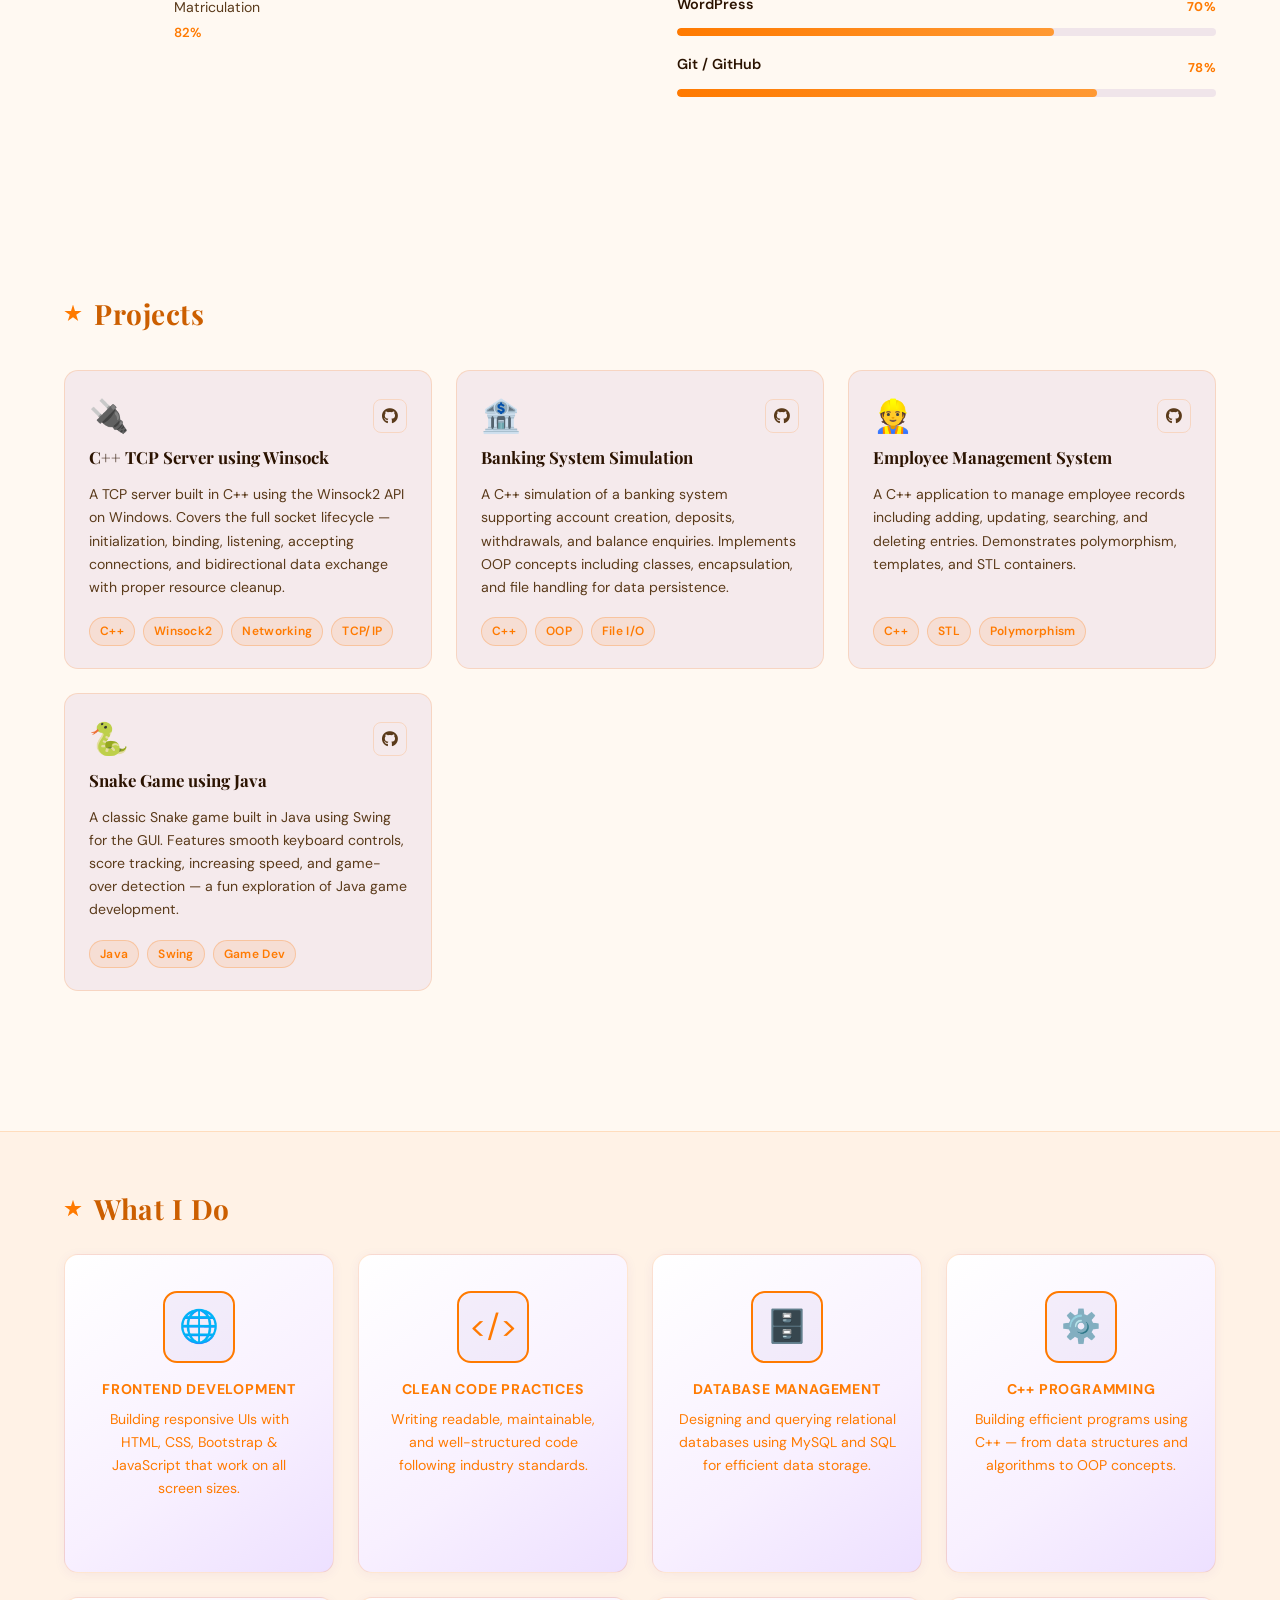
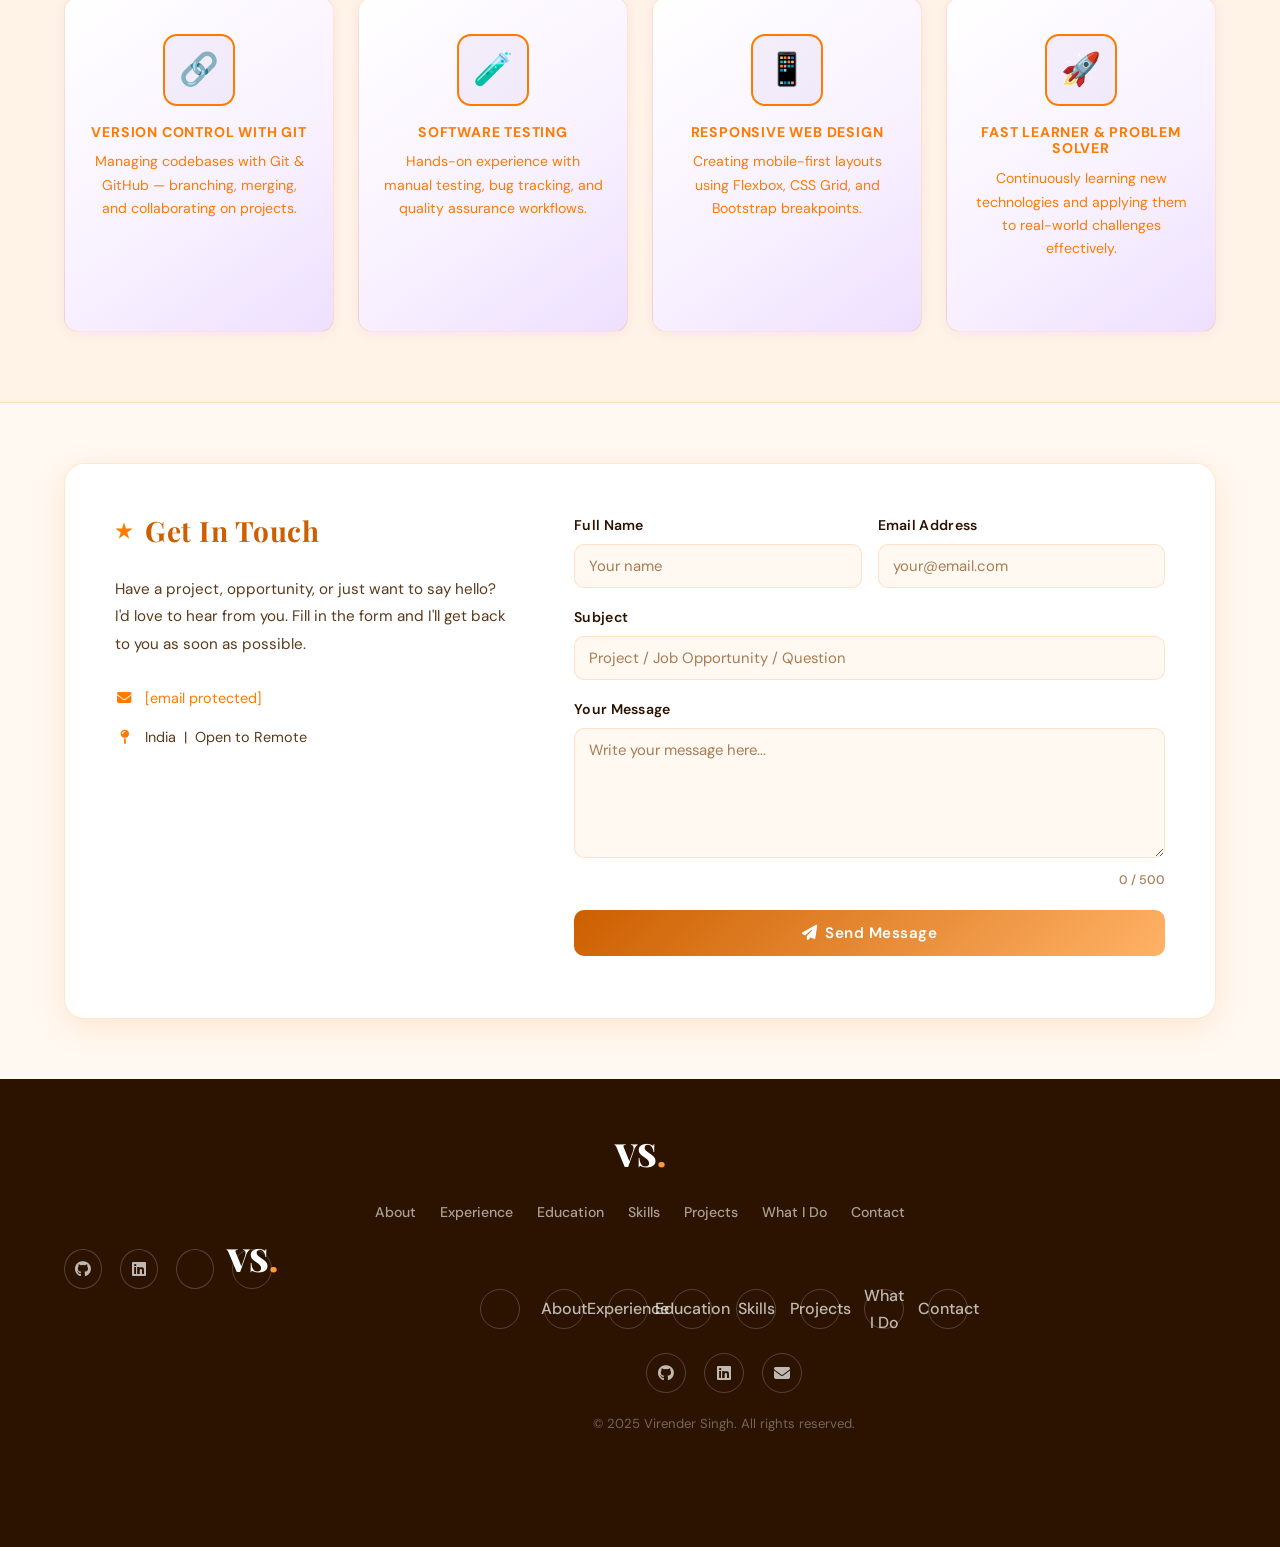
==== commit 199923c5: "Update index.html" ====
--- a/webs/public/index.html
+++ b/webs/public/index.html
@@ -470,7 +470,7 @@
 
 
     <!-- ===== FOOTER ===== -->
-                    <footer class="site-footer">
+        <footer class="site-footer">
         <div class="footer-inner">
             <div class="footer-logo">VS<span class="logo-dot">.</span></div>
             <nav class="footer-nav">
@@ -489,6 +489,10 @@
             <div class="footer-socials">
                 
                 
+                <div class="footer-inner">
+            <div class="footer-socials">
+                
+                
            <div class="footer-inner">
             <div class="footer-socials">
                 <a href="https://github.com/Virender-45" target="_blank" title="GitHub"><i class="fa-brands fa-github"></i></a>
@@ -498,8 +502,7 @@
             <p class="footer-copy">© 2025 Virender Singh. All rights reserved.</p>
         </div>
     </div>
-                </footer>
-
+                </div></div></div></div></div></footer>
 
     <script src="js/script.js"></script>
 </body>
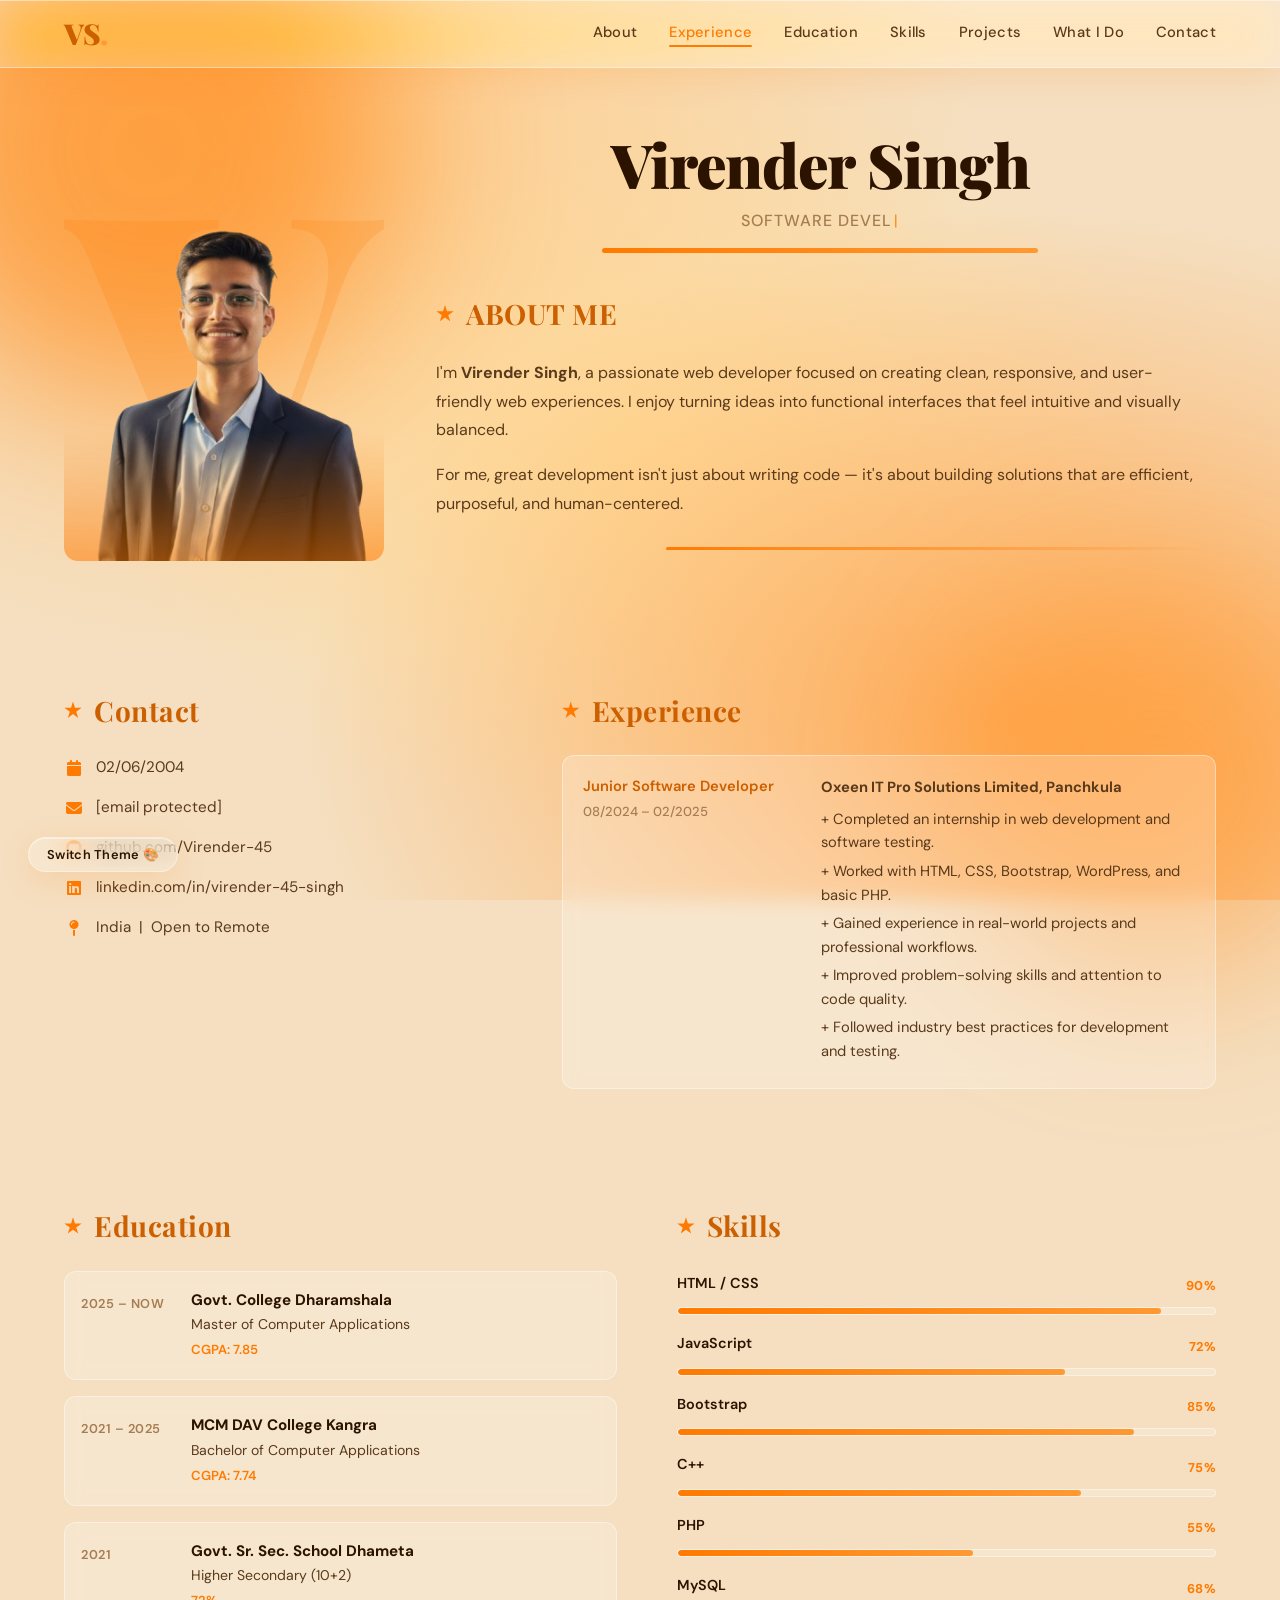
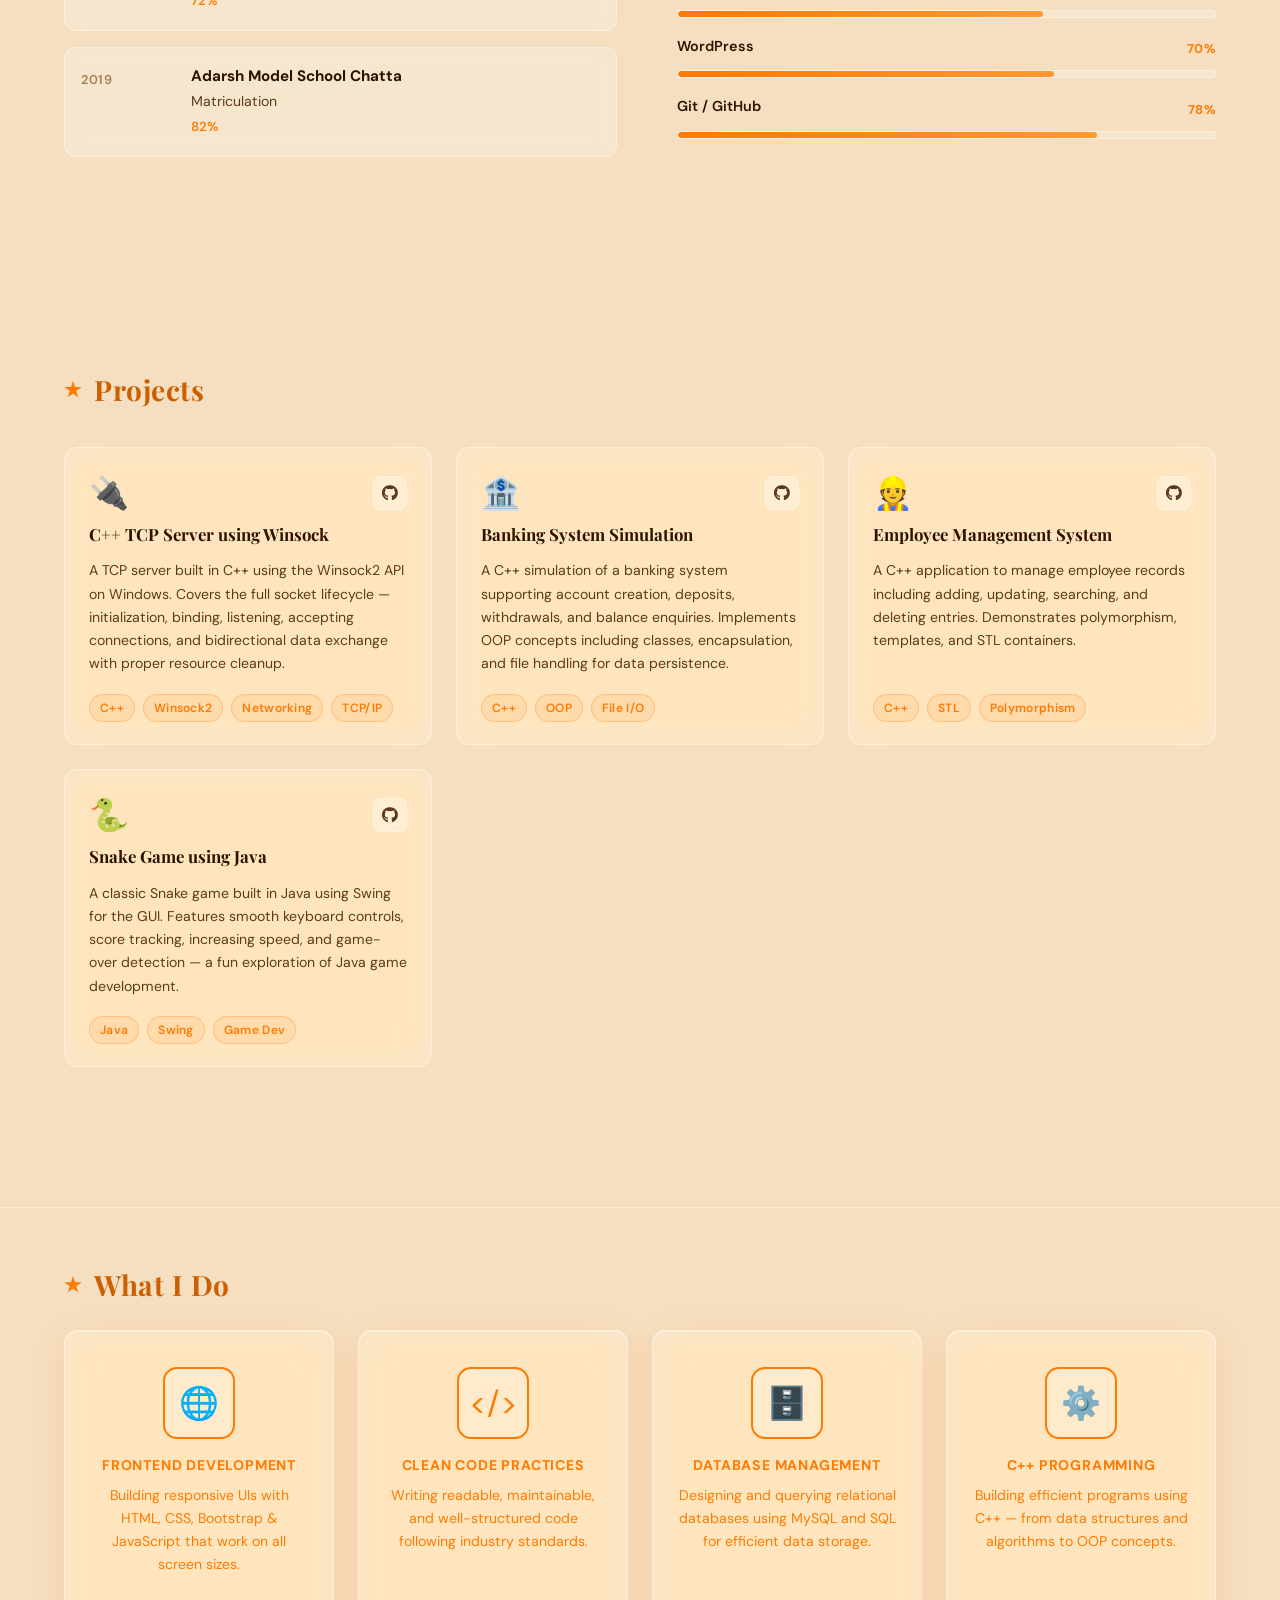
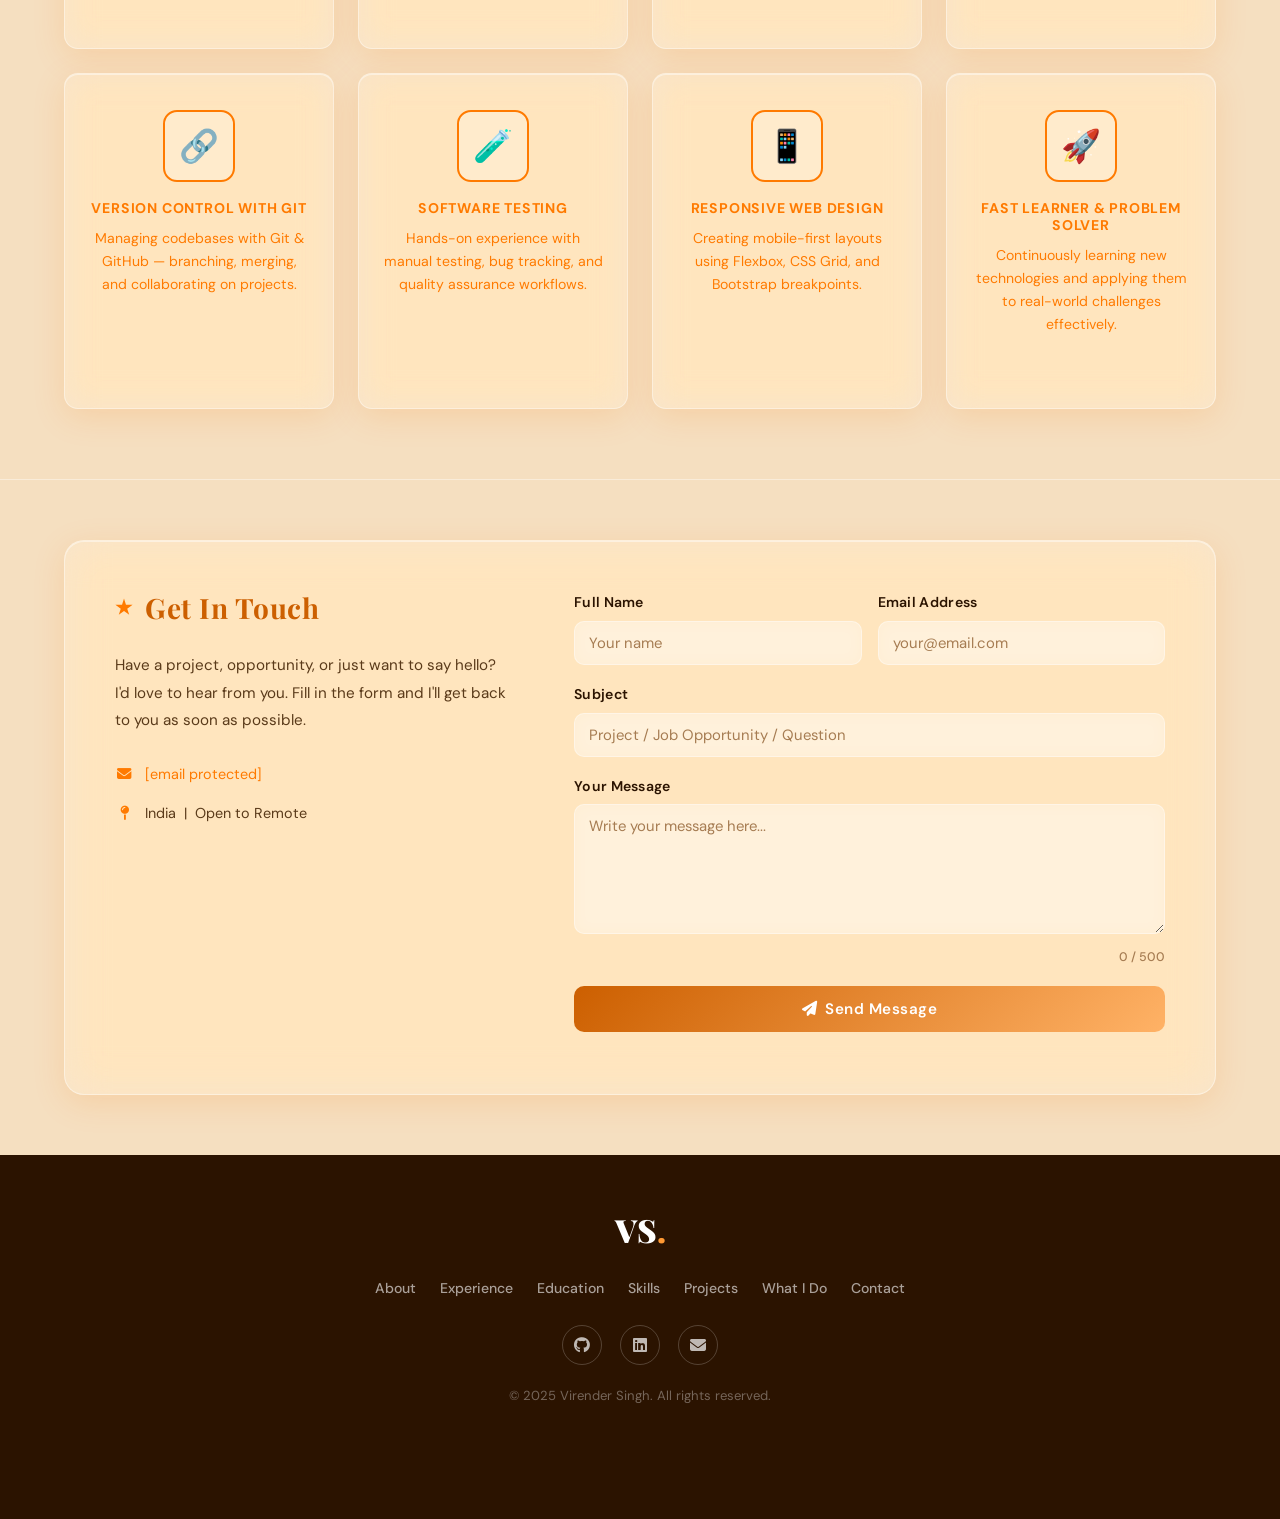
==== commit a0d6fa87: "adjust the footer" ====
--- a/webs/public/index.html
+++ b/webs/public/index.html
@@ -146,7 +146,7 @@
                             <div class="edu-place">
                                 <p class="edu-school">Govt. College Dharamshala</p>
                                 <p class="edu-degree">Master of Computer Applications</p>
-                                <p class="edu-grade">CGPA: In Progress</p>
+                                <p class="edu-grade">CGPA: 7.85</p>
                             </div>
                         </div>
                         <div class="edu-inner-box">
@@ -450,27 +450,6 @@
 
     <!-- ===== FOOTER ===== -->
     <footer class="site-footer">
-        <div class="footer-inner">
-            <div class="footer-logo">VS<span class="logo-dot">.</span></div>
-            <nav class="footer-nav">
-                <a href="#about">About</a>
-                <a href="#experience">Experience</a>
-                <a href="#education">Education</a>
-                <a href="#skills">Skills</a>
-                <a href="#projects">Projects</a>
-                <a href="#features">What I Do</a>
-                <a href="#contact">Contact</a>
-            </nav>
-            <div class="footer-socials">
-                <a href="https://github.com/Virender-45" target="_blank" title="GitHub"><i
-                        class="fa-brands fa-github"></i></a>
-                <a href="https://www.linkedin.com/in/virender-45-singh" target="_blank" title="LinkedIn"><i
-                        class="fa-brands fa-linkedin"></i></a>
-                <a href="/cdn-cgi/l/email-protection
-
-
-    <!-- ===== FOOTER ===== -->
-        <footer class="site-footer">
         <div class="footer-inner">
             <div class="footer-logo">VS<span class="logo-dot">.</span></div>
             <nav class="footer-nav">
@@ -493,6 +472,10 @@
             <div class="footer-socials">
                 
                 
+                <div class="footer-inner">
+            <div class="footer-socials">
+                
+                
            <div class="footer-inner">
             <div class="footer-socials">
                 <a href="https://github.com/Virender-45" target="_blank" title="GitHub"><i class="fa-brands fa-github"></i></a>
@@ -502,7 +485,7 @@
             <p class="footer-copy">© 2025 Virender Singh. All rights reserved.</p>
         </div>
     </div>
-                </div></div></div></div></div></footer>
+                </div></div></div></div></div></div></div></footer>
 
     <script src="js/script.js"></script>
 </body>
--- a/webs/public/css/style.css
+++ b/webs/public/css/style.css
@@ -24,10 +24,9 @@
     line-height: 1.7;
     color: var(--text-body);
     background: var(--bg);
-    background-image:
-        radial-gradient(ellipse at 10% 0%, rgba(156, 107, 212, 0.12) 0%, transparent 50%),
-        radial-gradient(ellipse at 90% 100%, rgba(108, 53, 168, 0.08) 0%, transparent 50%);
+    background-image: var(--bg-gradient);
     background-attachment: fixed;
+    background-size: cover;
 }
 
 a {
@@ -66,9 +65,11 @@
     position: sticky;
     top: 0;
     z-index: 100;
-    background: rgba(250, 247, 255, 0.92);
-    backdrop-filter: blur(14px);
-    border-bottom: 1px solid var(--border);
+    background: var(--glass-bg);
+    backdrop-filter: blur(20px) saturate(180%);
+    -webkit-backdrop-filter: blur(20px) saturate(180%);
+    border-bottom: 1px solid var(--glass-border);
+    box-shadow: var(--glass-shadow);
     height: var(--header-h);
 }
 
@@ -449,9 +450,10 @@
 .skill-bar {
     width: 100%;
     height: 8px;
-    background: rgba(108, 53, 168, 0.1);
+    background: var(--glass-card);
     border-radius: 20px;
     overflow: hidden;
+    border: 1px solid var(--glass-border);
 }
 
 .skill-fill {
@@ -465,9 +467,9 @@
    FEATURES SECTION
    ============================================================ */
 .features {
-    background: var(--bg-section);
-    border-top: 1px solid var(--border);
-    border-bottom: 1px solid var(--border);
+    background: transparent;
+    border-top: 1px solid var(--glass-border);
+    border-bottom: 1px solid var(--glass-border);
 }
 
 .features .container {
@@ -481,19 +483,21 @@
 }
 
 .feature-card {
-    background: linear-gradient(145deg, #ffffff 0%, #f8f0ff 60%, #ede0ff 100%);
-    border: 1px solid var(--border);
+    background: var(--glass-card);
+    backdrop-filter: blur(16px) saturate(160%);
+    -webkit-backdrop-filter: blur(16px) saturate(160%);
+    border: 1px solid var(--glass-border);
     border-radius: var(--radius);
     padding: 36px 24px;
     text-align: center;
     transition: transform 0.3s ease, box-shadow 0.3s ease;
-    box-shadow: 0 2px 12px rgba(108, 53, 168, 0.06);
+    box-shadow: var(--glass-shadow);
 }
 
 .feature-card:hover {
     transform: translateY(-8px);
-    box-shadow: var(--shadow-hover);
-    border-color: rgba(108, 53, 168, 0.3);
+    box-shadow: var(--glass-shadow-hover);
+    border-color: var(--primary);
 }
 
 .icon {
@@ -507,7 +511,7 @@
     align-items: center;
     justify-content: center;
     margin-inline: auto;
-    background: rgba(108, 53, 168, 0.06);
+    background: var(--glass-card);
     color: var(--primary);
 }
 
@@ -531,18 +535,20 @@
    CONTACT FORM
    ============================================================ */
 .contact-section {
-    background: var(--bg);
+    background: transparent;
 }
 
 .contact-form-wrapper {
     display: flex;
     gap: 60px;
     align-items: flex-start;
-    background: var(--bg-card);
-    border: 1px solid var(--border);
+    background: var(--glass-card);
+    backdrop-filter: blur(20px) saturate(160%);
+    -webkit-backdrop-filter: blur(20px) saturate(160%);
+    border: 1px solid var(--glass-border);
     border-radius: 20px;
     padding: 50px;
-    box-shadow: var(--shadow);
+    box-shadow: var(--glass-shadow);
 }
 
 .contact-intro {
@@ -608,12 +614,14 @@
 textarea {
     width: 100%;
     padding: 11px 14px;
-    border: 1.5px solid var(--border);
+    border: 1.5px solid var(--glass-border);
     border-radius: 10px;
     font-size: 0.93rem;
     font-family: 'DM Sans', sans-serif;
     color: var(--text-body);
-    background: var(--bg);
+    background: var(--glass-input);
+    backdrop-filter: blur(8px);
+    -webkit-backdrop-filter: blur(8px);
     transition: border-color 0.2s, box-shadow 0.2s;
 }
 
@@ -626,8 +634,8 @@
 textarea:focus {
     border-color: var(--primary);
     outline: none;
-    box-shadow: 0 0 0 3px rgba(108, 53, 168, 0.12);
-    background: #fff;
+    box-shadow: 0 0 0 3px rgba(108, 53, 168, 0.18);
+    background: var(--glass-input-focus);
 }
 
 textarea {
@@ -1462,7 +1470,7 @@
 }
 
 body.theme-neon .nav {
-    background: rgba(15, 8, 32, 0.98) !important;
+    /* background: rgba(15, 8, 32, 0.98) !important; */
     border-left-color: rgba(255, 255, 255, 0.08) !important;
 }
 
@@ -1688,8 +1696,10 @@
 }
 
 .project-card {
-    background: var(--card-bg, rgba(108,53,168,0.07));
-    border: 1px solid var(--border);
+    background: var(--glass-card);
+    backdrop-filter: blur(16px) saturate(160%);
+    -webkit-backdrop-filter: blur(16px) saturate(160%);
+    border: 1px solid var(--glass-border);
     border-radius: 14px;
     padding: 28px 24px 22px;
     transition: transform 0.25s ease, box-shadow 0.25s ease, border-color 0.25s ease;
@@ -1712,7 +1722,7 @@
 
 .project-card:hover {
     transform: translateY(-5px);
-    box-shadow: 0 12px 36px rgba(108,53,168,0.18);
+    box-shadow: var(--glass-shadow-hover);
     border-color: var(--primary);
 }
 
@@ -1740,7 +1750,9 @@
     width: 34px;
     height: 34px;
     border-radius: 8px;
-    border: 1px solid var(--border);
+    border: 1px solid var(--glass-border);
+    background: var(--glass-card);
+    backdrop-filter: blur(8px);
     display: flex;
     align-items: center;
     justify-content: center;
@@ -1804,5 +1816,91 @@
 }
 
 body.theme-neon .project-card {
-    background: rgba(255,46,136,0.04);
+    background: rgba(255,46,136,0.06);
+}
+
+
+/* ============================================================
+   GLASSMORPHISM — extra polish & neon overrides
+   ============================================================ */
+
+/* Floating orbs in background for depth */
+body::before,
+body::after {
+    content: '';
+    position: fixed;
+    border-radius: 50%;
+    filter: blur(80px);
+    pointer-events: none;
+    z-index: -1;
+    opacity: 0.55;
+}
+body::before {
+    width: 500px; height: 500px;
+    top: -100px; left: -100px;
+    background: var(--primary);
+}
+body::after {
+    width: 400px; height: 400px;
+    bottom: -80px; right: -80px;
+    background: var(--accent);
+}
+
+/* Glass nav on neon */
+body.theme-neon .site-header {
+    background: rgba(15, 8, 32, 0.55) !important;
+    border-bottom: 1px solid rgba(255,46,136,0.2) !important;
+}
+
+body.theme-neon .site-footer {
+    background: rgba(8, 4, 15, 0.85) !important;
+}
+
+/* Section alternating glass tint */
+#about,
+#projects,
+#contact {
+    position: relative;
+}
+
+#experience,
+#edu-skills,
+#features {
+    position: relative;
+}
+
+/* edu inner box → subtle glass */
+.edu-inner-box {
+    background: var(--glass-card);
+    backdrop-filter: blur(10px);
+    -webkit-backdrop-filter: blur(10px);
+    border-radius: 12px;
+    padding: 18px 16px;
+    border: 1px solid var(--glass-border) !important;
+    margin-bottom: 16px !important;
+}
+
+/* experience box → glass */
+.ex-info {
+    background: var(--glass-card);
+    backdrop-filter: blur(10px);
+    -webkit-backdrop-filter: blur(10px);
+    border-radius: 12px;
+    padding: 20px;
+    border: 1px solid var(--glass-border);
+}
+
+/* theme button → glass */
+.themeButtons button {
+    background: var(--glass-card) !important;
+    backdrop-filter: blur(12px) !important;
+    -webkit-backdrop-filter: blur(12px) !important;
+    border: 1px solid var(--glass-border) !important;
+    color: var(--text-head) !important;
+    box-shadow: var(--glass-shadow) !important;
+}
+
+.themeButtons button:hover {
+    background: var(--primary) !important;
+    color: #fff !important;
 }
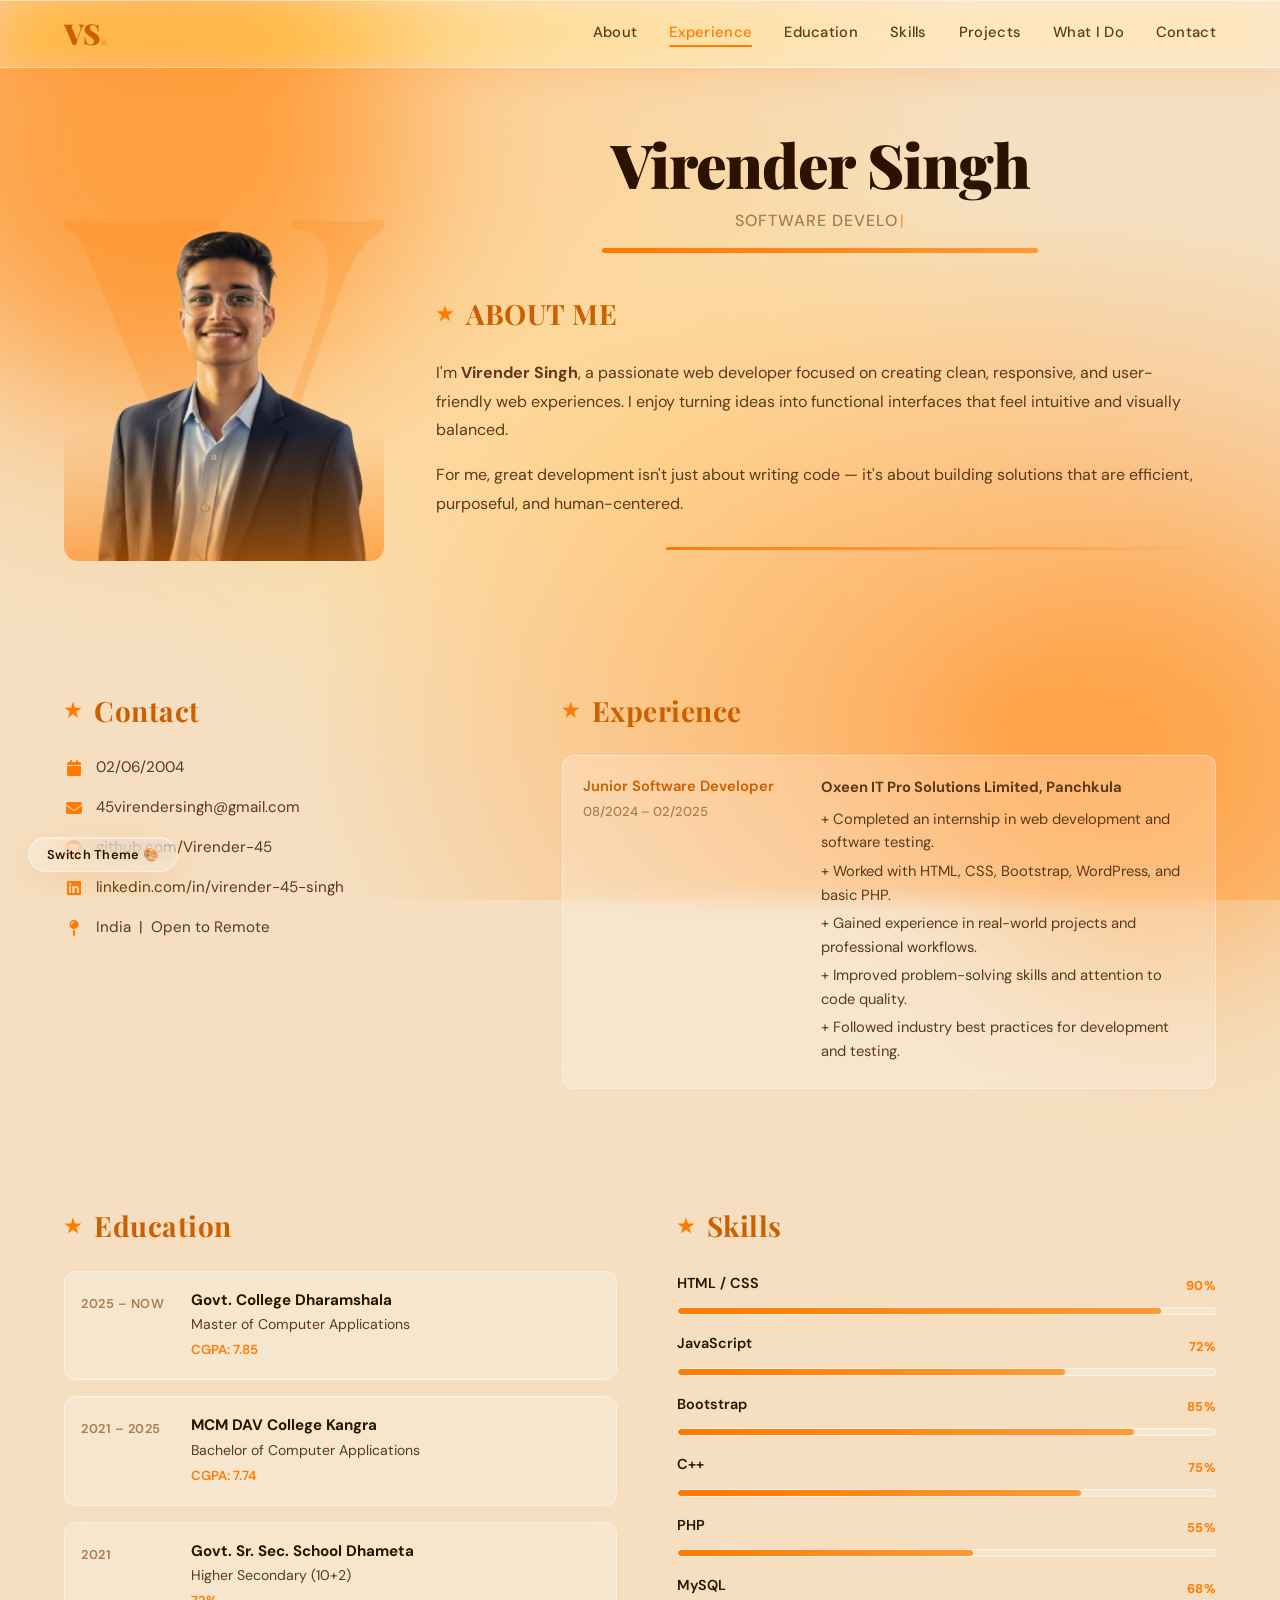
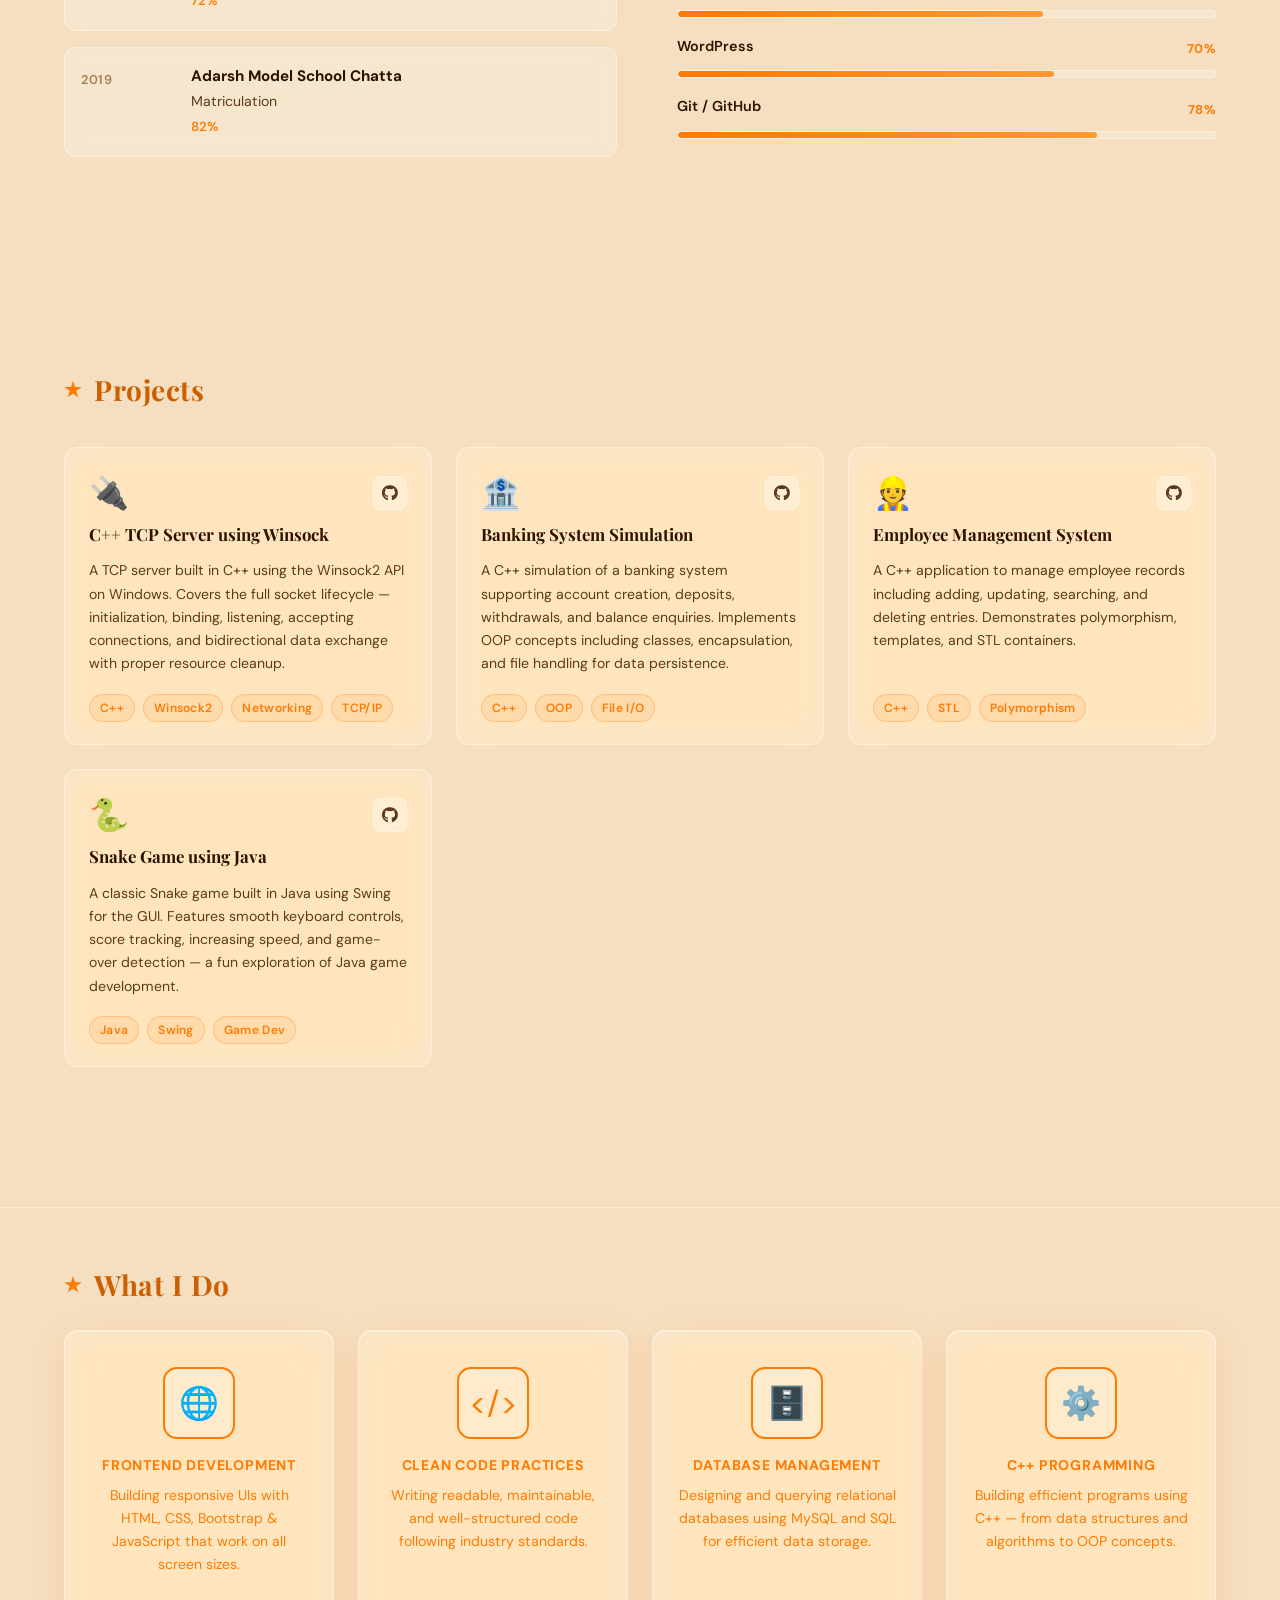
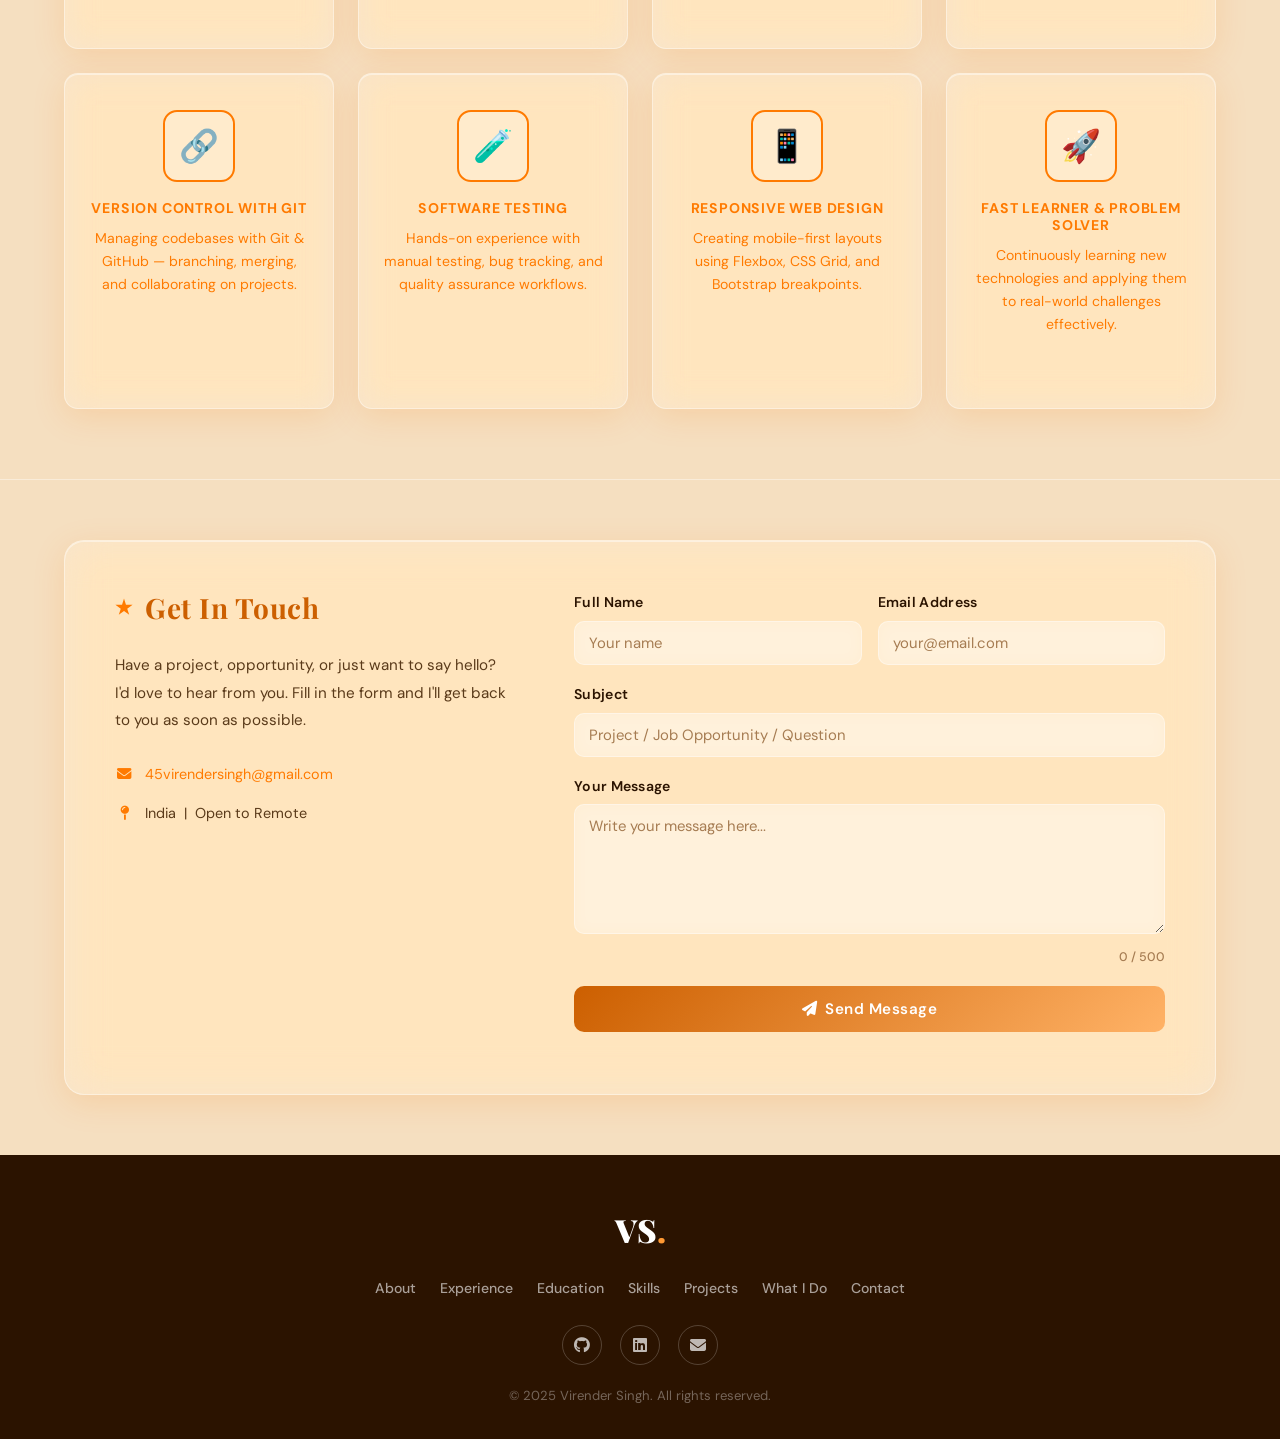
==== commit 583940b3: "fix the issue in index" ====
--- a/webs/public/index.html
+++ b/webs/public/index.html
@@ -30,11 +30,8 @@
                 <a href="#features">What I Do</a>
                 <a href="#contact">Contact</a>
             </nav>
-
         </div>
     </header>
-
-
 
     <!-- ===== HERO ===== -->
     <section id="about">
@@ -87,7 +84,7 @@
                     </div>
                     <div class="det">
                         <i class="fa-solid fa-envelope"></i>
-                        <a href="/cdn-cgi/l/email-protection#f6c2c3809f849398929384859f98919eb6919b979f9ad895999b"><span class="__cf_email__" data-cfemail="ccf8f9baa5bea9a2a8a9bebfa5a2aba48caba1ada5a0e2afa3a1">[email&#160;protected]</span></a>
+                        <a href="mailto:45virendersingh@gmail.com">45virendersingh@gmail.com</a>
                     </div>
                     <div class="det">
                         <i class="fa-brands fa-github"></i>
@@ -190,68 +187,43 @@
                     </div>
                     <div class="skills-grid">
                         <div class="skill-item">
-                            <div class="skill-label-row"><span class="skill-label">HTML / CSS</span><span
-                                    class="skill-pct">90%</span></div>
-                            <div class="skill-bar">
-                                <div class="skill-fill" style="width:90%"></div>
-                            </div>
-                        </div>
-                        <div class="skill-item">
-                            <div class="skill-label-row"><span class="skill-label">JavaScript</span><span
-                                    class="skill-pct">72%</span></div>
-                            <div class="skill-bar">
-                                <div class="skill-fill" style="width:72%"></div>
-                            </div>
-                        </div>
-                        <div class="skill-item">
-                            <div class="skill-label-row"><span class="skill-label">Bootstrap</span><span
-                                    class="skill-pct">85%</span></div>
-                            <div class="skill-bar">
-                                <div class="skill-fill" style="width:85%"></div>
-                            </div>
-                        </div>
-                        <div class="skill-item">
-                            <div class="skill-label-row"><span class="skill-label">C++</span><span
-                                    class="skill-pct">75%</span></div>
-                            <div class="skill-bar">
-                                <div class="skill-fill" style="width:75%"></div>
-                            </div>
-                        </div>
-                        <div class="skill-item">
-                            <div class="skill-label-row"><span class="skill-label">PHP</span><span
-                                    class="skill-pct">55%</span></div>
-                            <div class="skill-bar">
-                                <div class="skill-fill" style="width:55%"></div>
-                            </div>
-                        </div>
-                        <div class="skill-item">
-                            <div class="skill-label-row"><span class="skill-label">MySQL</span><span
-                                    class="skill-pct">68%</span></div>
-                            <div class="skill-bar">
-                                <div class="skill-fill" style="width:68%"></div>
-                            </div>
-                        </div>
-                        <div class="skill-item">
-                            <div class="skill-label-row"><span class="skill-label">WordPress</span><span
-                                    class="skill-pct">70%</span></div>
-                            <div class="skill-bar">
-                                <div class="skill-fill" style="width:70%"></div>
-                            </div>
-                        </div>
-                        <div class="skill-item">
-                            <div class="skill-label-row"><span class="skill-label">Git / GitHub</span><span
-                                    class="skill-pct">78%</span></div>
-                            <div class="skill-bar">
-                                <div class="skill-fill" style="width:78%"></div>
-                            </div>
-                        </div>
-                    </div>
-                </div>
-
-            </div>
-        </div>
-    </section>
-
+                            <div class="skill-label-row"><span class="skill-label">HTML / CSS</span><span class="skill-pct">90%</span></div>
+                            <div class="skill-bar"><div class="skill-fill" style="width:90%"></div></div>
+                        </div>
+                        <div class="skill-item">
+                            <div class="skill-label-row"><span class="skill-label">JavaScript</span><span class="skill-pct">72%</span></div>
+                            <div class="skill-bar"><div class="skill-fill" style="width:72%"></div></div>
+                        </div>
+                        <div class="skill-item">
+                            <div class="skill-label-row"><span class="skill-label">Bootstrap</span><span class="skill-pct">85%</span></div>
+                            <div class="skill-bar"><div class="skill-fill" style="width:85%"></div></div>
+                        </div>
+                        <div class="skill-item">
+                            <div class="skill-label-row"><span class="skill-label">C++</span><span class="skill-pct">75%</span></div>
+                            <div class="skill-bar"><div class="skill-fill" style="width:75%"></div></div>
+                        </div>
+                        <div class="skill-item">
+                            <div class="skill-label-row"><span class="skill-label">PHP</span><span class="skill-pct">55%</span></div>
+                            <div class="skill-bar"><div class="skill-fill" style="width:55%"></div></div>
+                        </div>
+                        <div class="skill-item">
+                            <div class="skill-label-row"><span class="skill-label">MySQL</span><span class="skill-pct">68%</span></div>
+                            <div class="skill-bar"><div class="skill-fill" style="width:68%"></div></div>
+                        </div>
+                        <div class="skill-item">
+                            <div class="skill-label-row"><span class="skill-label">WordPress</span><span class="skill-pct">70%</span></div>
+                            <div class="skill-bar"><div class="skill-fill" style="width:70%"></div></div>
+                        </div>
+                        <div class="skill-item">
+                            <div class="skill-label-row"><span class="skill-label">Git / GitHub</span><span class="skill-pct">78%</span></div>
+                            <div class="skill-bar"><div class="skill-fill" style="width:78%"></div></div>
+                        </div>
+                    </div>
+                </div>
+
+            </div>
+        </div>
+    </section>
 
     <!-- ===== PROJECTS ===== -->
     <section class="projects" id="projects">
@@ -412,9 +384,14 @@
                     <p>Have a project, opportunity, or just want to say hello? I'd love to hear from you. Fill in the
                         form and I'll get back to you as soon as possible.</p>
                     <div class="contact-quick">
-                        <div class="cq-item"><i class="fa-solid fa-envelope"></i><span><a href="/cdn-cgi/l/email-protection#9eaaabe8f7ecfbf0fafbecedf7f0f9f6def9f3fff7f2b0fdf1f3"><span class="__cf_email__" data-cfemail="3a0e0f4c53485f545e5f484953545d527a5d575b535614595557">[email&#160;protected]</span></a></span></div>
-                        <div class="cq-item"><i class="fa-solid fa-map-pin"></i><span>India &nbsp;|&nbsp; Open to
-                                Remote</span></div>
+                        <div class="cq-item">
+                            <i class="fa-solid fa-envelope"></i>
+                            <span><a href="mailto:45virendersingh@gmail.com">45virendersingh@gmail.com</a></span>
+                        </div>
+                        <div class="cq-item">
+                            <i class="fa-solid fa-map-pin"></i>
+                            <span>India &nbsp;|&nbsp; Open to Remote</span>
+                        </div>
                     </div>
                 </div>
                 <form id="contactForm">
@@ -443,7 +420,6 @@
         </div>
     </section>
 
-
     <div class="themeButtons">
         <button onclick="toggleTheme()">Switch Theme 🎨</button>
     </div>
@@ -453,30 +429,14 @@
         <div class="footer-inner">
             <div class="footer-logo">VS<span class="logo-dot">.</span></div>
             <nav class="footer-nav">
-                <a href="#about" class="">About</a>
-                <a href="#experience" class="">Experience</a>
-                <a href="#education" class="">Education</a>
+                <a href="#about">About</a>
+                <a href="#experience">Experience</a>
+                <a href="#education">Education</a>
                 <a href="#skills">Skills</a>
-                <a href="#projects" class="">Projects</a>
-                <a href="#features" class="">What I Do</a>
-                <a href="#contact" class="nav-active">Contact</a>
+                <a href="#projects">Projects</a>
+                <a href="#features">What I Do</a>
+                <a href="#contact">Contact</a>
             </nav>
-            <div class="footer-socials">
-                
-                
-                <div class="footer-inner">
-            <div class="footer-socials">
-                
-                
-                <div class="footer-inner">
-            <div class="footer-socials">
-                
-                
-                <div class="footer-inner">
-            <div class="footer-socials">
-                
-                
-           <div class="footer-inner">
             <div class="footer-socials">
                 <a href="https://github.com/Virender-45" target="_blank" title="GitHub"><i class="fa-brands fa-github"></i></a>
                 <a href="https://www.linkedin.com/in/virender-45-singh" target="_blank" title="LinkedIn"><i class="fa-brands fa-linkedin"></i></a>
@@ -484,10 +444,9 @@
             </div>
             <p class="footer-copy">© 2025 Virender Singh. All rights reserved.</p>
         </div>
-    </div>
-                </div></div></div></div></div></div></div></footer>
+    </footer>
 
     <script src="js/script.js"></script>
 </body>
 
-</html>
+</html>
